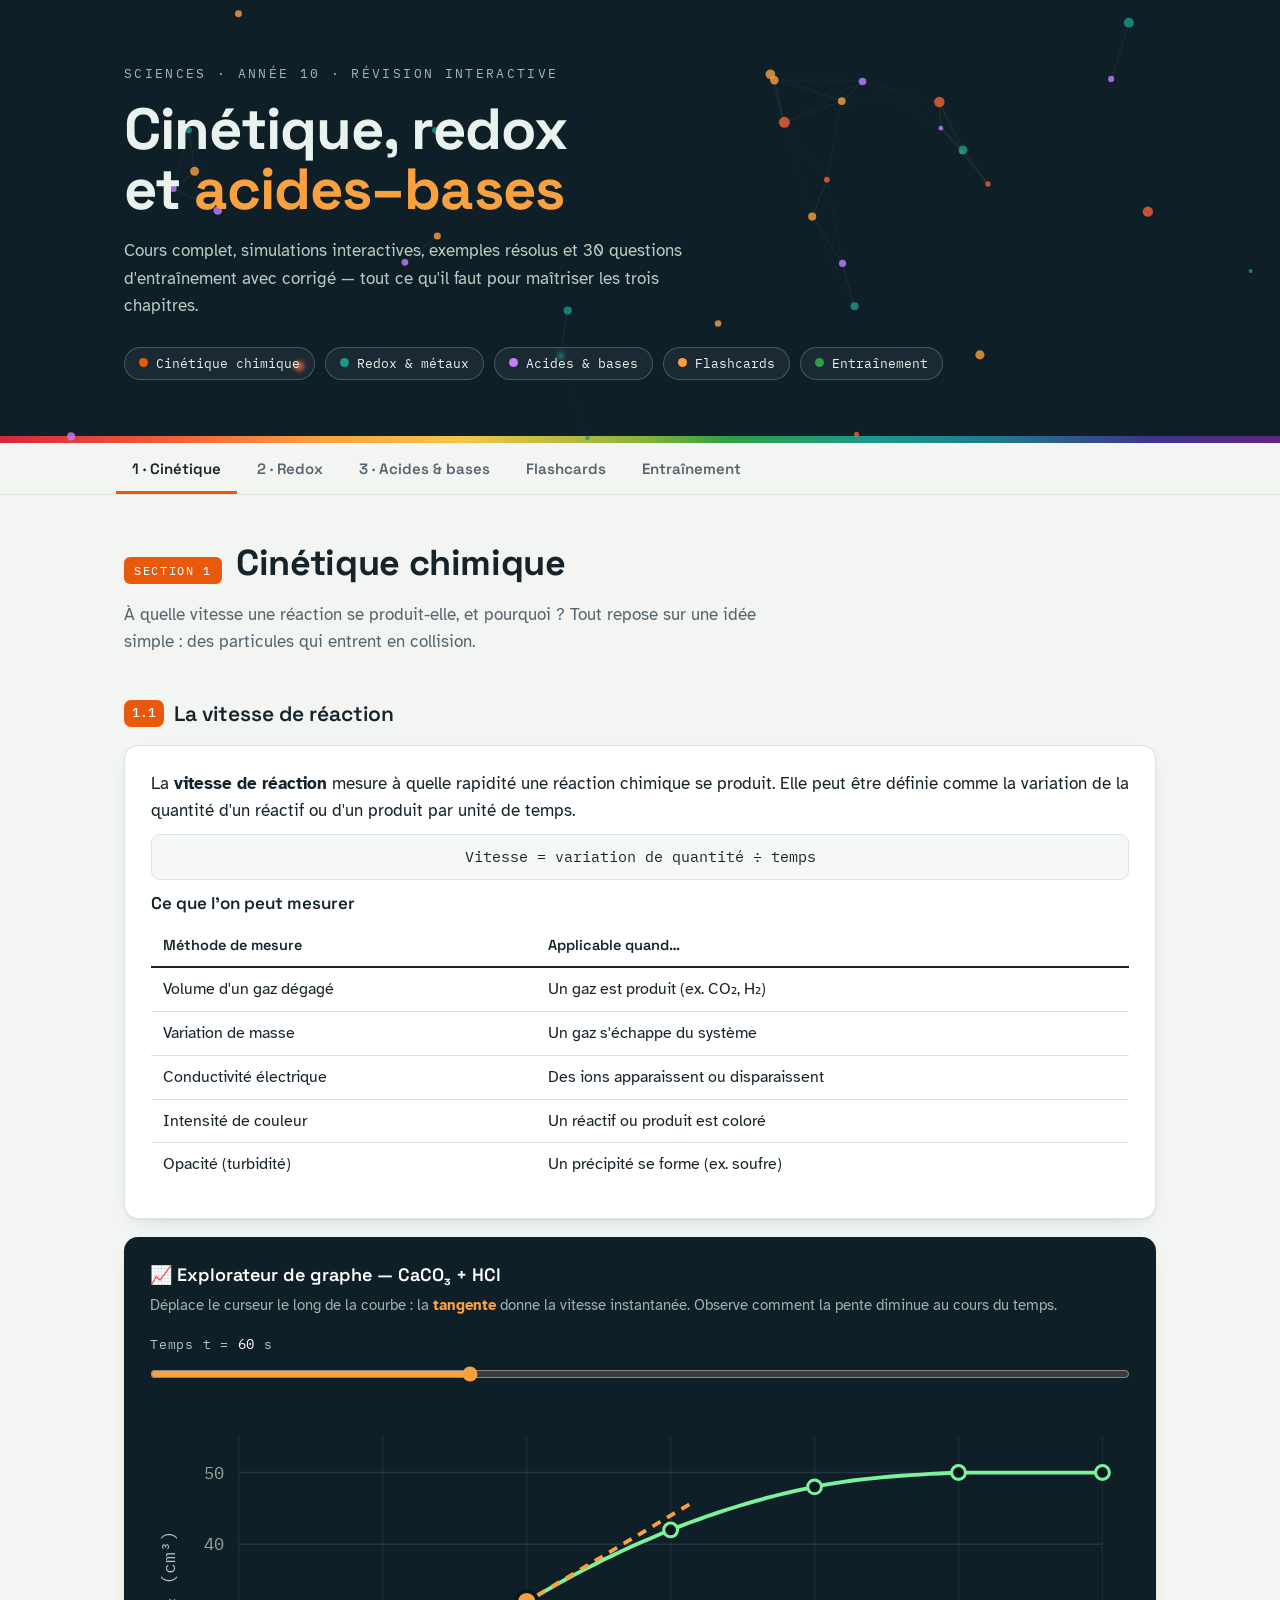
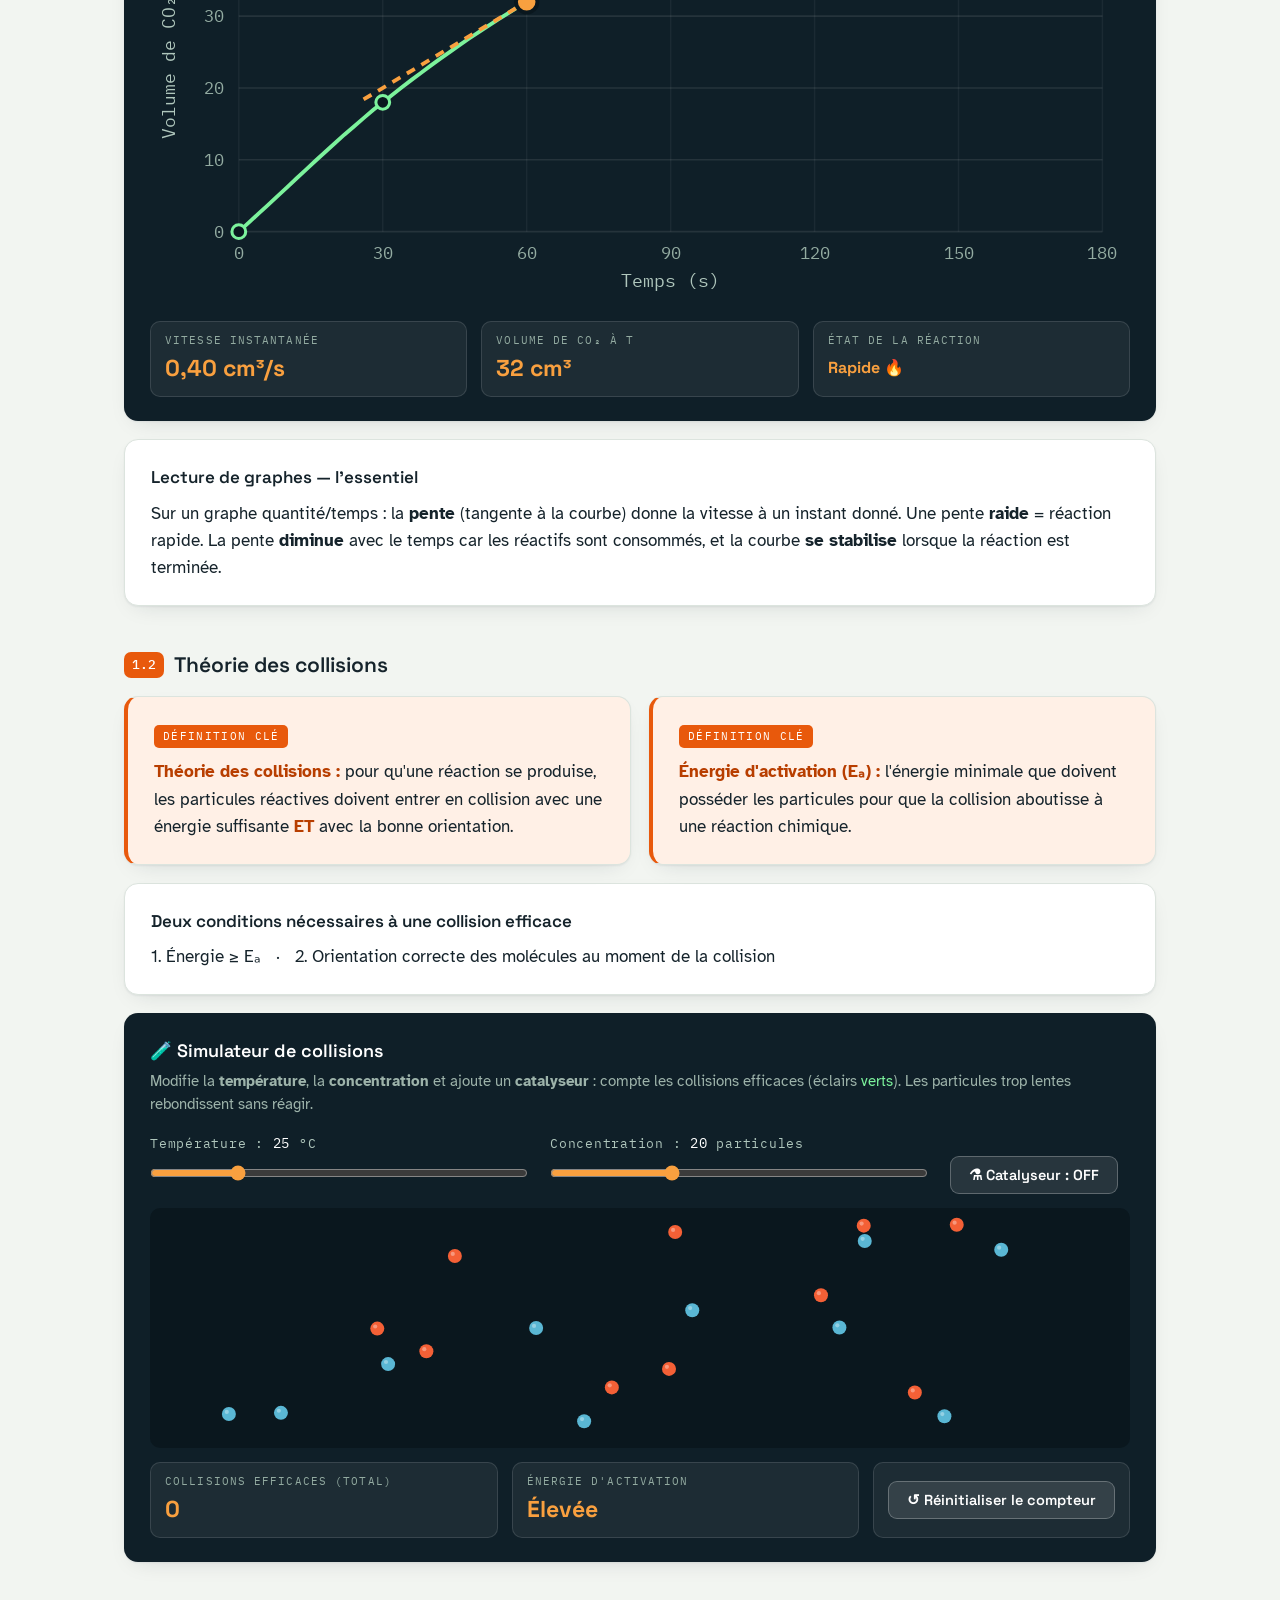
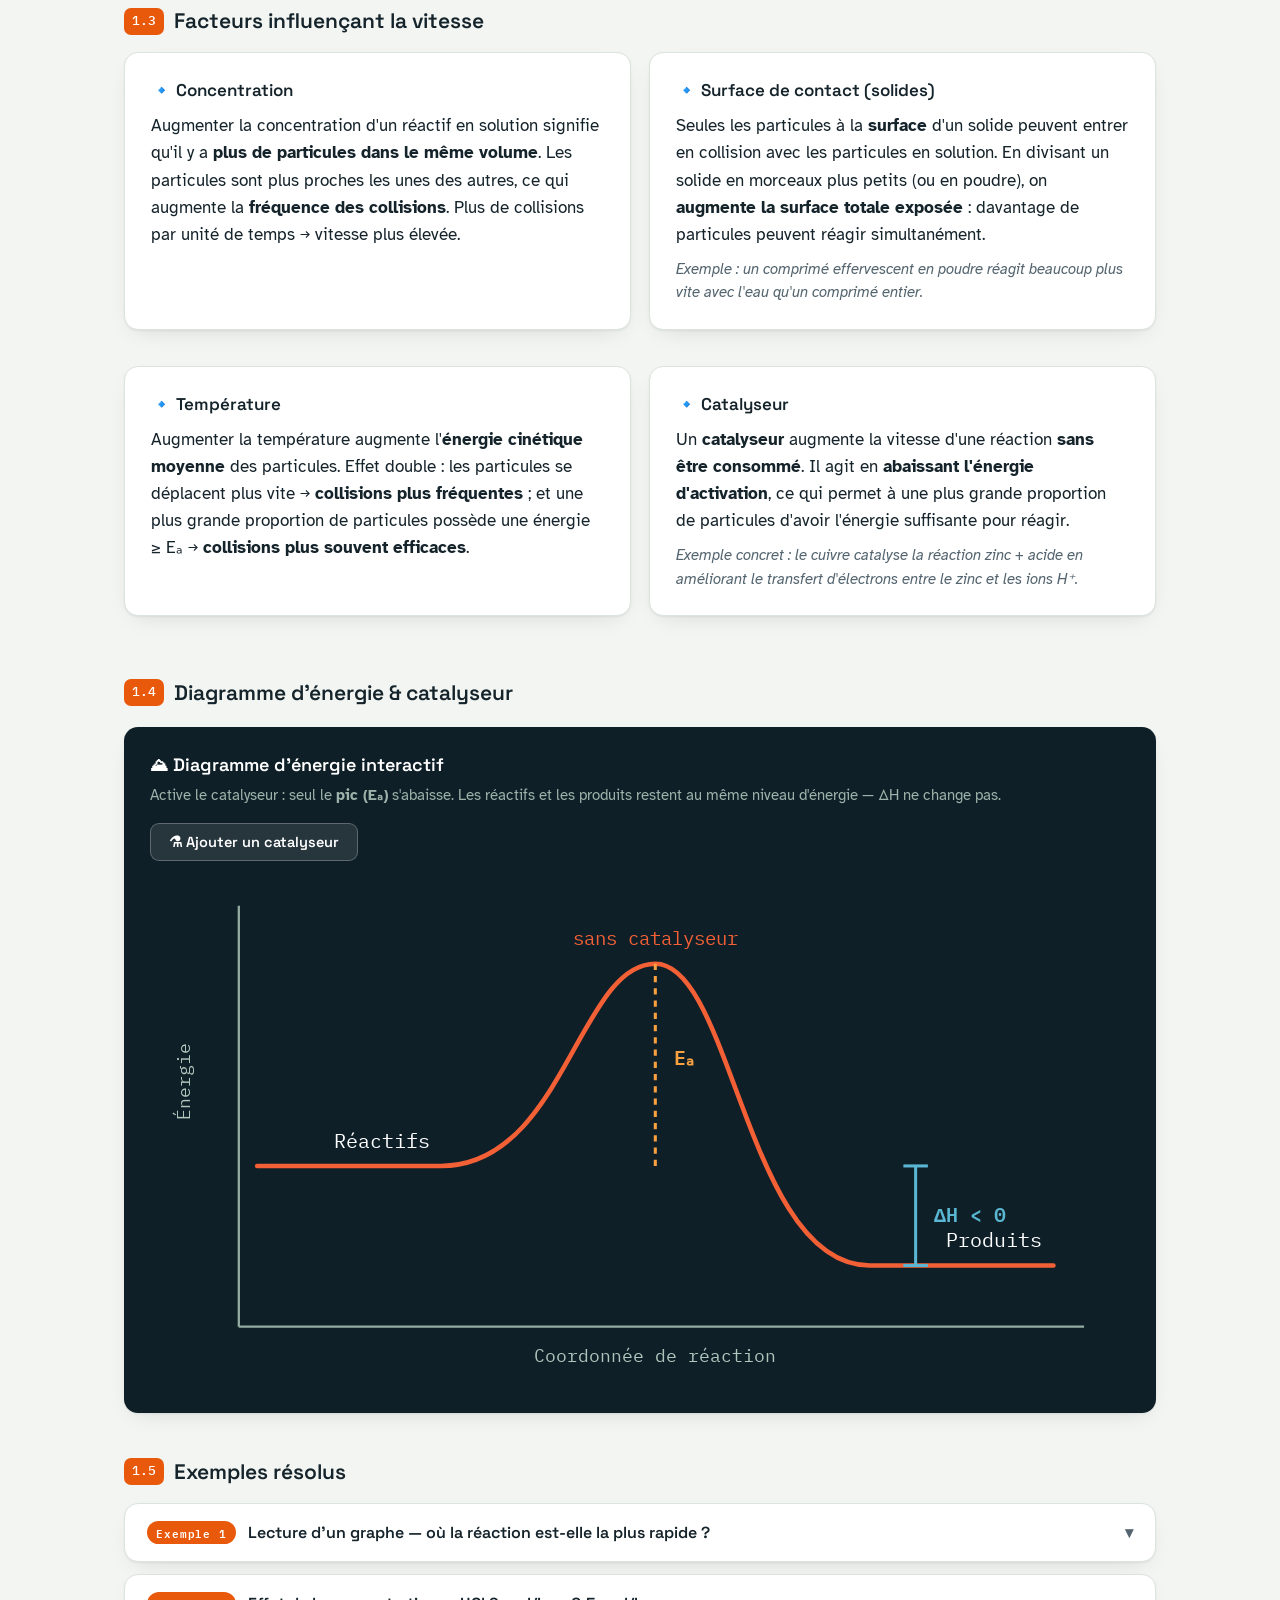
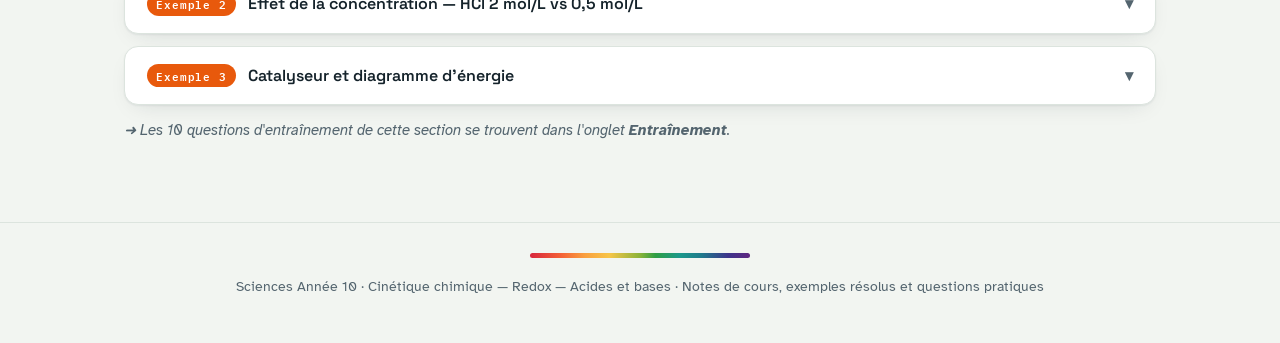
==== index.html @ 943f4bdf "Add files via upload" ====
<!DOCTYPE html>
<html lang="fr">
<head>
<meta charset="UTF-8">
<meta name="viewport" content="width=device-width, initial-scale=1.0">
<title>Sciences Année 10 — Cinétique · Redox · Acides et bases</title>
<link rel="preconnect" href="https://fonts.googleapis.com">
<link href="https://fonts.googleapis.com/css2?family=Space+Grotesk:wght@400;500;600;700&family=Atkinson+Hyperlegible:ital,wght@0,400;0,700;1,400&family=IBM+Plex+Mono:wght@400;500;600&display=swap" rel="stylesheet">
<style>
:root{
  --paper:#F2F5F1;
  --card:#FFFFFF;
  --ink:#15232B;
  --ink-soft:#54656F;
  --line:#DCE4DE;
  --deep:#0F1F28;
  --deep2:#16303B;
  --kin:#E8590C;  --kin-soft:#FFF0E6;  --kin-deep:#B83E00;
  --redox:#0B7285; --redox-soft:#E3FAFC; --redox-deep:#095C6B; --copper:#C2762B;
  --acid:#9C36B5; --acid-soft:#F9EBFD; --acid-deep:#7B2A8F;
  --green:#2F9E44; --green-soft:#E9FAEC;
  --indicator:linear-gradient(90deg,#D7263D 0%,#F46036 14%,#F9A03F 25%,#F7C548 36%,#8AB339 50%,#2F9E44 57%,#1B998B 68%,#1F7A8C 78%,#3D348B 90%,#5F2680 100%);
  --shadow:0 1px 2px rgba(21,35,43,.06),0 8px 24px -12px rgba(21,35,43,.18);
  --radius:14px;
  --font-display:'Space Grotesk',sans-serif;
  --font-body:'Atkinson Hyperlegible',sans-serif;
  --font-mono:'IBM Plex Mono',monospace;
}
*{margin:0;padding:0;box-sizing:border-box}
html{scroll-behavior:smooth}
body{font-family:var(--font-body);background:var(--paper);color:var(--ink);font-size:17px;line-height:1.6}
::selection{background:#FFE3CF}

/* ---------- HERO ---------- */
.hero{background:var(--deep);color:#EAF2EE;position:relative;overflow:hidden}
.hero canvas{position:absolute;inset:0;width:100%;height:100%;display:block}
.hero-inner{position:relative;max-width:1080px;margin:0 auto;padding:64px 24px 56px;z-index:2}
.hero-eyebrow{font-family:var(--font-mono);font-size:13px;letter-spacing:.18em;text-transform:uppercase;color:#9DBCAF;margin-bottom:14px}
.hero h1{font-family:var(--font-display);font-weight:700;font-size:clamp(34px,5.4vw,58px);line-height:1.04;letter-spacing:-.015em}
.hero h1 .accent{color:#F9A03F}
.hero-sub{margin-top:18px;max-width:560px;color:#B9CCC3;font-size:17px}
.hero-chips{display:flex;flex-wrap:wrap;gap:10px;margin-top:28px}
.hero-chip{font-family:var(--font-mono);font-size:13px;padding:7px 14px;border-radius:999px;border:1px solid rgba(255,255,255,.22);cursor:pointer;color:#EAF2EE;background:rgba(255,255,255,.05);transition:.2s;backdrop-filter:blur(2px)}
.hero-chip:hover{transform:translateY(-2px)}
.hero-chip .dot{display:inline-block;width:9px;height:9px;border-radius:50%;margin-right:8px;vertical-align:1px}
.ph-bar{height:7px;background:var(--indicator)}

/* ---------- NAV ---------- */
.nav{position:sticky;top:0;z-index:50;background:rgba(242,245,241,.92);backdrop-filter:blur(10px);border-bottom:1px solid var(--line)}
.nav-inner{max-width:1080px;margin:0 auto;padding:0 16px;display:flex;gap:4px;overflow-x:auto;scrollbar-width:none}
.nav-inner::-webkit-scrollbar{display:none}
.tab-btn{font-family:var(--font-display);font-weight:600;font-size:15px;padding:16px 16px 13px;border:none;background:none;color:var(--ink-soft);cursor:pointer;border-bottom:3px solid transparent;white-space:nowrap;transition:color .15s}
.tab-btn:hover{color:var(--ink)}
.tab-btn[aria-selected="true"]{color:var(--ink);border-bottom-color:var(--tab-color,var(--ink))}
.tab-btn:focus-visible{outline:2px solid var(--ink);outline-offset:-2px;border-radius:6px}

/* ---------- LAYOUT ---------- */
.wrap{max-width:1080px;margin:0 auto;padding:40px 24px 80px}
.panel{display:none;animation:fadeUp .35s ease}
.panel.active{display:block}
@keyframes fadeUp{from{opacity:0;transform:translateY(10px)}to{opacity:1;transform:none}}
@media (prefers-reduced-motion:reduce){*{animation:none!important;transition:none!important;scroll-behavior:auto!important}}

.section-head{display:flex;align-items:baseline;gap:14px;margin-bottom:8px;flex-wrap:wrap}
.section-head h2{font-family:var(--font-display);font-size:clamp(26px,3.4vw,36px);font-weight:700;letter-spacing:-.01em}
.section-tag{font-family:var(--font-mono);font-size:12px;letter-spacing:.14em;text-transform:uppercase;padding:4px 10px;border-radius:6px;color:#fff}
.section-intro{color:var(--ink-soft);max-width:640px;margin-bottom:32px}

h3.block-title{font-family:var(--font-display);font-size:21px;font-weight:600;margin:42px 0 14px;display:flex;align-items:center;gap:10px}
h3.block-title .num{font-family:var(--font-mono);font-size:13px;font-weight:500;color:#fff;border-radius:7px;padding:3px 8px}

.card{background:var(--card);border:1px solid var(--line);border-radius:var(--radius);padding:24px 26px;box-shadow:var(--shadow);margin-bottom:18px}
.card h4{font-family:var(--font-display);font-size:17px;font-weight:600;margin-bottom:8px}
.card p{margin-bottom:10px}
.card p:last-child{margin-bottom:0}
.grid-2{display:grid;grid-template-columns:1fr 1fr;gap:18px}
@media(max-width:760px){.grid-2{grid-template-columns:1fr}}

.deftag{display:inline-block;font-family:var(--font-mono);font-size:11px;letter-spacing:.12em;text-transform:uppercase;padding:3px 9px;border-radius:5px;margin-bottom:10px}
.definition{border-left:4px solid var(--accent,var(--ink));background:var(--accent-soft,#fff)}
.definition strong{color:var(--accent-deep,var(--ink))}

table{width:100%;border-collapse:collapse;font-size:15.5px;margin:8px 0}
th{font-family:var(--font-display);font-weight:600;text-align:left;padding:9px 12px;border-bottom:2px solid var(--ink);font-size:14.5px}
td{padding:9px 12px;border-bottom:1px solid var(--line);vertical-align:top}
tr:last-child td{border-bottom:none}
.eq{font-family:var(--font-mono);font-size:15px;background:#F6F8F5;border:1px solid var(--line);border-radius:9px;padding:10px 16px;margin:10px 0;overflow-x:auto;white-space:nowrap;text-align:center}
.eq.inlineblock{display:inline-block;margin:4px 6px 4px 0}
code.chem{font-family:var(--font-mono);font-size:.93em;background:#F0F3EF;padding:1px 6px;border-radius:5px}
.mnemonic{display:flex;gap:14px;align-items:center;background:var(--deep);color:#EAF2EE;border-radius:var(--radius);padding:18px 22px;margin:14px 0}
.mnemonic .big{font-family:var(--font-display);font-weight:700;font-size:26px;letter-spacing:.02em;color:#F9A03F}

/* ---------- INTERACTIVE WIDGETS ---------- */
.widget{background:var(--deep);color:#E6EFEA;border-radius:var(--radius);padding:24px 26px;margin:18px 0;box-shadow:var(--shadow)}
.widget h4{font-family:var(--font-display);font-size:18px;font-weight:600;color:#fff;margin-bottom:4px}
.widget .hint{font-size:14.5px;color:#9DB3AA;margin-bottom:16px}
.widget label{font-family:var(--font-mono);font-size:12.5px;letter-spacing:.06em;color:#AFC6BC;display:block;margin-bottom:5px}
.controls{display:flex;gap:22px;flex-wrap:wrap;margin-bottom:14px}
.control{flex:1;min-width:180px}
input[type=range]{width:100%;accent-color:#F9A03F;height:26px}
.widget .readout{font-family:var(--font-mono);font-size:14px;color:#fff}
.sim-canvas{width:100%;height:240px;border-radius:10px;background:#0A171E;display:block}
.stat-row{display:flex;gap:14px;flex-wrap:wrap;margin-top:14px}
.stat{flex:1;min-width:140px;background:rgba(255,255,255,.06);border:1px solid rgba(255,255,255,.12);border-radius:10px;padding:10px 14px}
.stat .lab{font-family:var(--font-mono);font-size:11px;letter-spacing:.1em;text-transform:uppercase;color:#93ABA1}
.stat .val{font-family:var(--font-display);font-size:23px;font-weight:700;color:#F9A03F}
.btn{font-family:var(--font-display);font-weight:600;font-size:14.5px;padding:9px 18px;border-radius:9px;border:1px solid var(--line);background:#fff;color:var(--ink);cursor:pointer;transition:.15s}
.btn:hover{transform:translateY(-1px);box-shadow:var(--shadow)}
.btn:focus-visible{outline:2px solid var(--ink);outline-offset:2px}
.btn.dark{background:rgba(255,255,255,.1);border-color:rgba(255,255,255,.25);color:#fff}
.btn.toggled{background:#F9A03F;border-color:#F9A03F;color:#15232B}
svg text{font-family:var(--font-mono)}

/* metal chips */
.metal-row{display:flex;flex-wrap:wrap;gap:8px;margin:12px 0 4px}
.metal{font-family:var(--font-mono);font-size:14.5px;font-weight:600;padding:8px 13px;border-radius:9px;border:1.5px solid rgba(255,255,255,.25);background:rgba(255,255,255,.05);color:#fff;cursor:pointer;transition:.15s}
.metal:hover{transform:translateY(-2px)}
.metal.sel{background:var(--copper);border-color:var(--copper);color:#fff}
.metal.sel.second{background:#1B998B;border-color:#1B998B}
.metal:disabled{opacity:.35;cursor:default}
.cell-result{margin-top:16px;background:rgba(255,255,255,.06);border:1px solid rgba(255,255,255,.14);border-radius:10px;padding:16px 18px;font-size:15.5px}
.cell-result .eq{background:rgba(255,255,255,.07);border-color:rgba(255,255,255,.15);color:#fff}
.volt{font-family:var(--font-display);font-size:30px;font-weight:700;color:#F9A03F}

/* calculator */
.calc-grid{display:grid;grid-template-columns:repeat(auto-fit,minmax(150px,1fr));gap:14px;margin-bottom:14px}
.calc-grid input{width:100%;font-family:var(--font-mono);font-size:16px;padding:9px 12px;border-radius:9px;border:1px solid rgba(255,255,255,.25);background:rgba(255,255,255,.07);color:#fff}
.calc-grid input:focus{outline:2px solid #F9A03F;border-color:transparent}

/* pH explorer */
.ph-strip{height:34px;border-radius:9px;background:var(--indicator);position:relative;margin:18px 0 6px}
.ph-cursor{position:absolute;top:-7px;width:4px;height:48px;background:#fff;border-radius:3px;box-shadow:0 0 0 1.5px rgba(0,0,0,.4);transform:translateX(-50%);transition:left .1s}
.ph-scale{display:flex;justify-content:space-between;font-family:var(--font-mono);font-size:11.5px;color:#93ABA1;padding:0 2px}
.ph-readout{display:flex;gap:14px;flex-wrap:wrap;margin-top:16px;align-items:stretch}
.ph-big{font-family:var(--font-display);font-size:46px;font-weight:700;line-height:1}
.dilute-btns{display:flex;gap:10px;margin-top:12px;flex-wrap:wrap}

/* worked examples + questions */
details.ex{background:var(--card);border:1px solid var(--line);border-radius:var(--radius);margin-bottom:12px;box-shadow:var(--shadow);overflow:hidden}
details.ex summary{cursor:pointer;padding:16px 22px;font-family:var(--font-display);font-weight:600;font-size:16px;list-style:none;display:flex;align-items:center;gap:12px;transition:background .15s}
details.ex summary::-webkit-details-marker{display:none}
details.ex summary:hover{background:#FAFBF9}
details.ex summary .chev{margin-left:auto;transition:transform .2s;color:var(--ink-soft);flex-shrink:0}
details.ex[open] summary .chev{transform:rotate(180deg)}
details.ex .ex-body{padding:4px 22px 20px;border-top:1px dashed var(--line)}
.pill{font-family:var(--font-mono);font-size:11px;letter-spacing:.08em;padding:3px 9px;border-radius:999px;color:#fff;flex-shrink:0}

.level-filter{display:flex;gap:8px;flex-wrap:wrap;margin:18px 0}
.lv-btn{font-family:var(--font-mono);font-size:13px;padding:7px 14px;border-radius:999px;border:1.5px solid var(--line);background:#fff;cursor:pointer;color:var(--ink-soft);transition:.15s}
.lv-btn.on{background:var(--ink);border-color:var(--ink);color:#fff}
.q-card{background:var(--card);border:1px solid var(--line);border-radius:var(--radius);padding:20px 22px;margin-bottom:14px;box-shadow:var(--shadow)}
.q-top{display:flex;align-items:flex-start;gap:12px;margin-bottom:10px}
.q-num{font-family:var(--font-mono);font-weight:600;font-size:14px;color:#fff;border-radius:8px;padding:4px 9px;flex-shrink:0}
.q-text{flex:1}
.q-text table{font-size:14.5px;max-width:420px}
.q-actions{display:flex;gap:10px;align-items:center;margin-top:12px;flex-wrap:wrap}
.answer{display:none;margin-top:14px;padding:16px 18px;border-radius:10px;background:var(--green-soft);border:1px solid #C3E9CB;font-size:15.5px}
.answer.show{display:block;animation:fadeUp .25s ease}
.answer .alab{font-family:var(--font-mono);font-size:11px;letter-spacing:.12em;text-transform:uppercase;color:var(--green);display:block;margin-bottom:6px}
.mastered{display:flex;align-items:center;gap:7px;font-size:14px;color:var(--ink-soft);cursor:pointer;margin-left:auto;user-select:none}
.mastered input{accent-color:var(--green);width:17px;height:17px;cursor:pointer}
.progress-wrap{position:sticky;top:54px;z-index:40;background:var(--card);border:1px solid var(--line);border-radius:var(--radius);padding:14px 20px;box-shadow:var(--shadow);margin-bottom:22px}
.progress-track{height:10px;border-radius:6px;background:#EAEFEA;overflow:hidden;margin-top:8px}
.progress-fill{height:100%;width:0%;border-radius:6px;background:linear-gradient(90deg,#F9A03F,#2F9E44);transition:width .4s ease}
.progress-label{font-family:var(--font-mono);font-size:13px;color:var(--ink-soft)}

/* flashcards */
.fc-stage{perspective:1400px;max-width:560px;margin:24px auto 16px}
.fc-card{position:relative;width:100%;height:320px;cursor:pointer;transform-style:preserve-3d;transition:transform .55s cubic-bezier(.2,.7,.25,1)}
.fc-card.flipped{transform:rotateY(180deg)}
.fc-face{position:absolute;inset:0;backface-visibility:hidden;border-radius:18px;display:flex;flex-direction:column;align-items:center;justify-content:center;text-align:center;padding:34px;box-shadow:var(--shadow)}
.fc-front{background:var(--deep);color:#fff}
.fc-front .fc-term{font-family:var(--font-display);font-weight:700;font-size:clamp(24px,4vw,34px)}
.fc-back{background:#fff;border:1px solid var(--line);transform:rotateY(180deg);font-size:17.5px}
.fc-cat{font-family:var(--font-mono);font-size:11.5px;letter-spacing:.14em;text-transform:uppercase;margin-bottom:14px;padding:4px 11px;border-radius:999px;color:#fff}
.fc-tap{position:absolute;bottom:16px;font-family:var(--font-mono);font-size:11.5px;color:#8FA89D;letter-spacing:.08em}
.fc-controls{display:flex;gap:10px;justify-content:center;align-items:center;margin-top:8px}
.fc-count{font-family:var(--font-mono);font-size:14px;color:var(--ink-soft);min-width:70px;text-align:center}

.footer{border-top:1px solid var(--line);padding:30px 24px 44px;text-align:center;color:var(--ink-soft);font-size:14px}
.footer .ph-mini{height:5px;max-width:220px;margin:0 auto 18px;border-radius:3px;background:var(--indicator)}

.note{font-size:14.5px;color:var(--ink-soft);font-style:italic}
.arrow{font-family:var(--font-mono)}
</style>
</head>
<body>

<!-- ================= HERO ================= -->
<header class="hero">
  <canvas id="heroCanvas" aria-hidden="true"></canvas>
  <div class="hero-inner">
    <p class="hero-eyebrow">Sciences · Année 10 · Révision interactive</p>
    <h1>Cinétique, redox<br>et <span class="accent">acides–bases</span></h1>
    <p class="hero-sub">Cours complet, simulations interactives, exemples résolus et 30 questions d'entraînement avec corrigé — tout ce qu'il faut pour maîtriser les trois chapitres.</p>
    <div class="hero-chips">
      <button class="hero-chip" data-goto="kin"><span class="dot" style="background:var(--kin)"></span>Cinétique chimique</button>
      <button class="hero-chip" data-goto="redox"><span class="dot" style="background:#1B998B"></span>Redox &amp; métaux</button>
      <button class="hero-chip" data-goto="acid"><span class="dot" style="background:#C77DFF"></span>Acides &amp; bases</button>
      <button class="hero-chip" data-goto="flash"><span class="dot" style="background:#F9A03F"></span>Flashcards</button>
      <button class="hero-chip" data-goto="train"><span class="dot" style="background:#2F9E44"></span>Entraînement</button>
    </div>
  </div>
  <div class="ph-bar" title="Échelle de l'indicateur universel — pH 0 à 14"></div>
</header>

<!-- ================= NAV ================= -->
<nav class="nav" aria-label="Sections du cours">
  <div class="nav-inner" role="tablist">
    <button class="tab-btn" role="tab" id="tabbtn-kin" aria-selected="true" data-tab="kin" style="--tab-color:var(--kin)">1 · Cinétique</button>
    <button class="tab-btn" role="tab" id="tabbtn-redox" aria-selected="false" data-tab="redox" style="--tab-color:var(--redox)">2 · Redox</button>
    <button class="tab-btn" role="tab" id="tabbtn-acid" aria-selected="false" data-tab="acid" style="--tab-color:var(--acid)">3 · Acides &amp; bases</button>
    <button class="tab-btn" role="tab" id="tabbtn-flash" aria-selected="false" data-tab="flash" style="--tab-color:#F9A03F">Flashcards</button>
    <button class="tab-btn" role="tab" id="tabbtn-train" aria-selected="false" data-tab="train" style="--tab-color:var(--green)">Entraînement</button>
  </div>
</nav>

<main class="wrap">

<!-- ============================================================= -->
<!-- ===================== SECTION 1 : CINÉTIQUE ================= -->
<!-- ============================================================= -->
<section class="panel active" id="panel-kin" role="tabpanel" aria-labelledby="tabbtn-kin" style="--accent:var(--kin);--accent-soft:var(--kin-soft);--accent-deep:var(--kin-deep)">
  <div class="section-head">
    <span class="section-tag" style="background:var(--kin)">Section 1</span>
    <h2>Cinétique chimique</h2>
  </div>
  <p class="section-intro">À quelle vitesse une réaction se produit-elle, et pourquoi ? Tout repose sur une idée simple : des particules qui entrent en collision.</p>

  <h3 class="block-title"><span class="num" style="background:var(--kin)">1.1</span>La vitesse de réaction</h3>
  <div class="card">
    <p>La <strong>vitesse de réaction</strong> mesure à quelle rapidité une réaction chimique se produit. Elle peut être définie comme la variation de la quantité d'un réactif ou d'un produit par unité de temps.</p>
    <div class="eq">Vitesse&nbsp;=&nbsp;variation de quantité&nbsp;÷&nbsp;temps</div>
    <h4>Ce que l'on peut mesurer</h4>
    <table>
      <tr><th>Méthode de mesure</th><th>Applicable quand…</th></tr>
      <tr><td>Volume d'un gaz dégagé</td><td>Un gaz est produit (ex. CO₂, H₂)</td></tr>
      <tr><td>Variation de masse</td><td>Un gaz s'échappe du système</td></tr>
      <tr><td>Conductivité électrique</td><td>Des ions apparaissent ou disparaissent</td></tr>
      <tr><td>Intensité de couleur</td><td>Un réactif ou produit est coloré</td></tr>
      <tr><td>Opacité (turbidité)</td><td>Un précipité se forme (ex. soufre)</td></tr>
    </table>
  </div>

  <!-- Interactive rate graph -->
  <div class="widget">
    <h4>📈 Explorateur de graphe — CaCO₃ + HCl</h4>
    <p class="hint">Déplace le curseur le long de la courbe : la <strong style="color:#F9A03F">tangente</strong> donne la vitesse instantanée. Observe comment la pente diminue au cours du temps.</p>
    <div class="controls">
      <div class="control" style="flex:2">
        <label for="rateTime">Temps t = <span id="rateTimeVal" class="readout">60</span> s</label>
        <input type="range" id="rateTime" min="5" max="175" value="60" step="1">
      </div>
    </div>
    <svg id="rateGraph" viewBox="0 0 640 320" width="100%" role="img" aria-label="Graphe du volume de CO2 en fonction du temps avec tangente interactive"></svg>
    <div class="stat-row">
      <div class="stat"><div class="lab">Vitesse instantanée</div><div class="val"><span id="rateSlope">0,42</span> cm³/s</div></div>
      <div class="stat"><div class="lab">Volume de CO₂ à t</div><div class="val"><span id="rateVol">30</span> cm³</div></div>
      <div class="stat"><div class="lab">État de la réaction</div><div class="val" style="font-size:16px;padding-top:5px" id="rateState">En cours</div></div>
    </div>
  </div>

  <div class="card">
    <h4>Lecture de graphes — l'essentiel</h4>
    <p>Sur un graphe quantité/temps : la <strong>pente</strong> (tangente à la courbe) donne la vitesse à un instant donné. Une pente <strong>raide</strong> = réaction rapide. La pente <strong>diminue</strong> avec le temps car les réactifs sont consommés, et la courbe <strong>se stabilise</strong> lorsque la réaction est terminée.</p>
  </div>

  <h3 class="block-title"><span class="num" style="background:var(--kin)">1.2</span>Théorie des collisions</h3>
  <div class="grid-2">
    <div class="card definition">
      <span class="deftag" style="background:var(--kin);color:#fff">Définition clé</span>
      <p><strong>Théorie des collisions :</strong> pour qu'une réaction se produise, les particules réactives doivent entrer en collision avec une énergie suffisante <strong>ET</strong> avec la bonne orientation.</p>
    </div>
    <div class="card definition">
      <span class="deftag" style="background:var(--kin);color:#fff">Définition clé</span>
      <p><strong>Énergie d'activation (Eₐ) :</strong> l'énergie minimale que doivent posséder les particules pour que la collision aboutisse à une réaction chimique.</p>
    </div>
  </div>
  <div class="card">
    <h4>Deux conditions nécessaires à une collision efficace</h4>
    <p>1. Énergie ≥ Eₐ &nbsp;&nbsp;·&nbsp;&nbsp; 2. Orientation correcte des molécules au moment de la collision</p>
  </div>

  <!-- Collision simulator (signature widget) -->
  <div class="widget">
    <h4>🧪 Simulateur de collisions</h4>
    <p class="hint">Modifie la <strong>température</strong>, la <strong>concentration</strong> et ajoute un <strong>catalyseur</strong> : compte les collisions efficaces (éclairs <span style="color:#7CF29C">verts</span>). Les particules trop lentes rebondissent sans réagir.</p>
    <div class="controls">
      <div class="control">
        <label for="simTemp">Température : <span id="simTempVal" class="readout">25</span> °C</label>
        <input type="range" id="simTemp" min="5" max="95" value="25">
      </div>
      <div class="control">
        <label for="simConc">Concentration : <span id="simConcVal" class="readout">20</span> particules</label>
        <input type="range" id="simConc" min="8" max="46" value="20" step="2">
      </div>
      <div class="control" style="flex:0 0 auto;display:flex;align-items:flex-end">
        <button class="btn dark" id="simCat" aria-pressed="false">⚗ Catalyseur : OFF</button>
      </div>
    </div>
    <canvas id="simCanvas" class="sim-canvas" aria-label="Simulation de particules en collision"></canvas>
    <div class="stat-row">
      <div class="stat"><div class="lab">Collisions efficaces (total)</div><div class="val" id="simHits">0</div></div>
      <div class="stat"><div class="lab">Énergie d'activation</div><div class="val" id="simEa">Élevée</div></div>
      <div class="stat" style="flex:0 0 auto;display:flex;align-items:center"><button class="btn dark" id="simReset">↺ Réinitialiser le compteur</button></div>
    </div>
  </div>

  <h3 class="block-title"><span class="num" style="background:var(--kin)">1.3</span>Facteurs influençant la vitesse</h3>
  <div class="grid-2">
    <div class="card">
      <h4>🔹 Concentration</h4>
      <p>Augmenter la concentration d'un réactif en solution signifie qu'il y a <strong>plus de particules dans le même volume</strong>. Les particules sont plus proches les unes des autres, ce qui augmente la <strong>fréquence des collisions</strong>. Plus de collisions par unité de temps <span class="arrow">→</span> vitesse plus élevée.</p>
    </div>
    <div class="card">
      <h4>🔹 Surface de contact (solides)</h4>
      <p>Seules les particules à la <strong>surface</strong> d'un solide peuvent entrer en collision avec les particules en solution. En divisant un solide en morceaux plus petits (ou en poudre), on <strong>augmente la surface totale exposée</strong> : davantage de particules peuvent réagir simultanément.</p>
      <p class="note">Exemple : un comprimé effervescent en poudre réagit beaucoup plus vite avec l'eau qu'un comprimé entier.</p>
    </div>
    <div class="card">
      <h4>🔹 Température</h4>
      <p>Augmenter la température augmente l'<strong>énergie cinétique moyenne</strong> des particules. Effet double : les particules se déplacent plus vite <span class="arrow">→</span> <strong>collisions plus fréquentes</strong> ; et une plus grande proportion de particules possède une énergie ≥ Eₐ <span class="arrow">→</span> <strong>collisions plus souvent efficaces</strong>.</p>
    </div>
    <div class="card">
      <h4>🔹 Catalyseur</h4>
      <p>Un <strong>catalyseur</strong> augmente la vitesse d'une réaction <strong>sans être consommé</strong>. Il agit en <strong>abaissant l'énergie d'activation</strong>, ce qui permet à une plus grande proportion de particules d'avoir l'énergie suffisante pour réagir.</p>
      <p class="note">Exemple concret : le cuivre catalyse la réaction zinc + acide en améliorant le transfert d'électrons entre le zinc et les ions H⁺.</p>
    </div>
  </div>

  <h3 class="block-title"><span class="num" style="background:var(--kin)">1.4</span>Diagramme d'énergie &amp; catalyseur</h3>
  <div class="widget">
    <h4>⛰ Diagramme d'énergie interactif</h4>
    <p class="hint">Active le catalyseur : seul le <strong>pic (Eₐ)</strong> s'abaisse. Les réactifs et les produits restent au même niveau d'énergie — ΔH ne change pas.</p>
    <div class="controls">
      <button class="btn dark" id="energyCat" aria-pressed="false">⚗ Ajouter un catalyseur</button>
    </div>
    <svg id="energyDiagram" viewBox="0 0 640 330" width="100%" role="img" aria-label="Diagramme d'énergie d'une réaction exothermique avec et sans catalyseur"></svg>
  </div>

  <h3 class="block-title"><span class="num" style="background:var(--kin)">1.5</span>Exemples résolus</h3>
  <details class="ex">
    <summary><span class="pill" style="background:var(--kin)">Exemple 1</span>Lecture d'un graphe — où la réaction est-elle la plus rapide ?<span class="chev">▾</span></summary>
    <div class="ex-body">
      <p>Du carbonate de calcium (CaCO₃) réagit avec de l'acide chlorhydrique (HCl). Le volume de CO₂ est mesuré toutes les 30 secondes :</p>
      <table style="max-width:340px">
        <tr><th>Temps (s)</th><th>Volume CO₂ (cm³)</th></tr>
        <tr><td>0</td><td>0</td></tr><tr><td>30</td><td>18</td></tr><tr><td>60</td><td>32</td></tr>
        <tr><td>90</td><td>42</td></tr><tr><td>120</td><td>48</td></tr><tr><td>150</td><td>50</td></tr><tr><td>180</td><td>50</td></tr>
      </table>
      <p><strong>Question :</strong> à quel moment la réaction est-elle la plus rapide ? Justifiez.</p>
      <div class="answer show"><span class="alab">Réponse</span>La réaction est la plus rapide au début (entre 0 et 30 s) car c'est là que la variation de volume est la plus grande : 18 cm³ en 30 s, soit une vitesse moyenne de 18/30 = <strong>0,6 cm³/s</strong>. La vitesse diminue ensuite car la concentration en HCl diminue.</div>
    </div>
  </details>
  <details class="ex">
    <summary><span class="pill" style="background:var(--kin)">Exemple 2</span>Effet de la concentration — HCl 2 mol/L vs 0,5 mol/L<span class="chev">▾</span></summary>
    <div class="ex-body">
      <p><strong>Question :</strong> expliquez, en faisant référence à la théorie des collisions, pourquoi une solution d'HCl à 2 mol/L réagit plus vite avec du zinc qu'une solution à 0,5 mol/L.</p>
      <div class="answer show"><span class="alab">Réponse</span>Dans la solution à 2 mol/L, il y a plus d'ions H⁺ par litre de solution. La densité de particules est plus élevée, ce qui augmente la fréquence des collisions entre les ions H⁺ et les atomes de zinc. Plus de collisions par unité de temps signifie une vitesse de réaction plus élevée.</div>
    </div>
  </details>
  <details class="ex">
    <summary><span class="pill" style="background:var(--kin)">Exemple 3</span>Catalyseur et diagramme d'énergie<span class="chev">▾</span></summary>
    <div class="ex-body">
      <p><strong>Question :</strong> sur un diagramme d'énergie, tracez l'effet d'un catalyseur et expliquez comment il augmente la vitesse de réaction.</p>
      <div class="answer show"><span class="alab">Réponse</span>Le catalyseur abaisse l'énergie d'activation (Eₐ). Sur le diagramme, le pic est moins élevé avec le catalyseur. Ainsi, une plus grande fraction des particules possède une énergie suffisante pour réagir lors d'une collision, ce qui augmente la proportion de collisions efficaces et donc la vitesse globale de la réaction.</div>
    </div>
  </details>
  <p class="note" style="margin-top:14px">➜ Les 10 questions d'entraînement de cette section se trouvent dans l'onglet <strong>Entraînement</strong>.</p>
</section>
<!-- ============================================================= -->
<!-- ===================== SECTION 2 : REDOX ===================== -->
<!-- ============================================================= -->
<section class="panel" id="panel-redox" role="tabpanel" aria-labelledby="tabbtn-redox" style="--accent:var(--redox);--accent-soft:var(--redox-soft);--accent-deep:var(--redox-deep)">
  <div class="section-head">
    <span class="section-tag" style="background:var(--redox)">Section 2</span>
    <h2>Redox &amp; réactivité des métaux</h2>
  </div>
  <p class="section-intro">Des électrons qui changent de main : de la série d'activité jusqu'aux piles voltaïques, tout est une question de transfert d'électrons.</p>

  <h3 class="block-title"><span class="num" style="background:var(--redox)">2.1</span>Oxydation et réduction</h3>
  <div class="grid-2">
    <div class="card definition">
      <span class="deftag" style="background:var(--redox);color:#fff">Définition clé</span>
      <p><strong>Oxydation :</strong> perte d'électrons (l'espèce est oxydée).</p>
    </div>
    <div class="card definition">
      <span class="deftag" style="background:var(--redox);color:#fff">Définition clé</span>
      <p><strong>Réduction :</strong> gain d'électrons (l'espèce est réduite).</p>
    </div>
  </div>
  <div class="mnemonic">
    <span class="big">OIL&nbsp;RIG</span>
    <span><strong>O</strong>xidation <strong>I</strong>s <strong>L</strong>oss (of electrons) · <strong>R</strong>eduction <strong>I</strong>s <strong>G</strong>ain (of electrons).<br><span style="color:#9DB3AA;font-size:15px">Dans toute réaction redox, oxydation et réduction se produisent <strong>simultanément</strong> : les électrons perdus par un réactif sont gagnés par l'autre.</span></span>
  </div>

  <h3 class="block-title"><span class="num" style="background:var(--redox)">2.2</span>Série d'activité des métaux</h3>
  <div class="card">
    <div class="eq">Plus réactif → &nbsp;K &gt; Na &gt; Ca &gt; Mg &gt; Al &gt; Zn &gt; Fe &gt; Pb &gt; (H) &gt; Cu &gt; Ag &gt; Au&nbsp; ← Moins réactif</div>
    <h4>Liens avec le tableau périodique</h4>
    <p>Les métaux du <strong>Groupe 1</strong> (Li, Na, K) sont très réactifs car ils perdent facilement leur unique électron de valence. Les métaux du <strong>Groupe 2</strong> (Mg, Ca) sont moins réactifs que le Groupe 1 mais plus réactifs que la plupart des métaux de transition. En descendant dans un groupe, la réactivité <strong>augmente</strong> : l'électron de valence est plus éloigné du noyau, donc plus facile à perdre.</p>
    <h4>Réactions caractéristiques</h4>
    <table>
      <tr><th>Métal</th><th>Avec l'eau</th><th>Avec les acides</th></tr>
      <tr><td><code class="chem">K, Na</code></td><td>Réaction violente, H₂ dégagé</td><td>Réaction explosive</td></tr>
      <tr><td><code class="chem">Ca, Mg</code></td><td>Réaction lente/modérée avec l'eau froide</td><td>Réaction rapide</td></tr>
      <tr><td><code class="chem">Zn, Fe</code></td><td>Pas de réaction avec l'eau froide</td><td>Réaction modérée</td></tr>
      <tr><td><code class="chem">Cu, Ag</code></td><td>Aucune réaction</td><td>Aucune réaction (HCl/H₂SO₄ dilués)</td></tr>
    </table>
  </div>

  <!-- Voltaic cell builder -->
  <div class="widget">
    <h4>🔋 Constructeur de pile &amp; prédicteur de déplacement</h4>
    <p class="hint">Choisis <strong>deux métaux</strong> dans la série d'activité : découvre qui déplace qui, l'anode, la cathode, les demi-équations et la tension approximative de la pile.</p>
    <div class="metal-row" id="metalRow" role="group" aria-label="Choix de deux métaux"></div>
    <div class="cell-result" id="cellResult"><em style="color:#9DB3AA">Sélectionne deux métaux pour construire une pile…</em></div>
  </div>

  <h3 class="block-title"><span class="num" style="background:var(--redox)">2.3</span>Réactions de déplacement &amp; demi-équations</h3>
  <div class="card">
    <p>Un métal plus réactif peut <strong>déplacer</strong> un métal moins réactif de sa solution saline. <strong>Règle :</strong> si le métal A est plus réactif que le métal B, alors A peut déplacer B de la solution de sel de B.</p>
    <h4>Exemple : zinc + sulfate de cuivre(II)</h4>
    <div class="eq">Zn(s) + CuSO₄(aq) → ZnSO₄(aq) + Cu(s)</div>
    <p>Oxydation (Zn perd des électrons) : </p>
    <div class="eq">Zn(s) → Zn²⁺(aq) + 2e⁻</div>
    <p>Réduction (Cu²⁺ gagne des électrons) :</p>
    <div class="eq">Cu²⁺(aq) + 2e⁻ → Cu(s)</div>
    <h4>Méthode pour écrire une demi-équation</h4>
    <p>1. Écrivez la formule du métal ou de l'ion des deux côtés. &nbsp;2. Équilibrez les charges en ajoutant des électrons (e⁻) du bon côté. &nbsp;3. Vérifiez que la masse <strong>ET</strong> la charge sont équilibrées.</p>
  </div>

  <h3 class="block-title"><span class="num" style="background:var(--redox)">2.4</span>Extraction des métaux</h3>
  <div class="card">
    <table>
      <tr><th>Réactivité</th><th>Méthode d'extraction</th></tr>
      <tr><td>Très réactif (K, Na, Mg, Al)</td><td>Électrolyse (nécessite beaucoup d'énergie)</td></tr>
      <tr><td>Réactivité moyenne (Zn, Fe)</td><td>Réduction par le carbone (coke) dans un haut-fourneau</td></tr>
      <tr><td>Peu réactif (Cu, Pb)</td><td>Réduction par le carbone ou chauffage simple</td></tr>
      <tr><td>Très peu réactif (Ag, Au, Pt)</td><td>Trouvés à l'état natif (métal pur dans la nature)</td></tr>
    </table>
  </div>

  <h3 class="block-title"><span class="num" style="background:var(--redox)">2.5</span>Chaleur de réaction &amp; calorimétrie</h3>
  <div class="card">
    <p>Certaines réactions de déplacement sont <strong>exothermiques</strong>. La chaleur dégagée se calcule avec :</p>
    <div class="eq">q = m × C × ΔT</div>
    <p><strong>q</strong> = quantité de chaleur (J) · <strong>m</strong> = masse de la solution (g) · <strong>C</strong> = capacité calorifique spécifique de l'eau = <strong>4,18 J·g⁻¹·°C⁻¹</strong> · <strong>ΔT</strong> = T<sub>finale</sub> − T<sub>initiale</sub> (°C)</p>
    <p class="note">Interprétation : plus la différence de réactivité entre deux métaux est grande, plus la réaction est exothermique, donc plus ΔT est élevé.</p>
  </div>

  <!-- Calorimetry calculator -->
  <div class="widget">
    <h4>🌡 Calculatrice q = mCΔT</h4>
    <p class="hint">Saisis la masse et les températures — calcule q, et l'enthalpie molaire si tu connais le nombre de moles. Utilise-la pour vérifier tes réponses d'entraînement !</p>
    <div class="calc-grid">
      <div><label for="calcM">Masse m (g)</label><input type="number" id="calcM" value="100" step="any"></div>
      <div><label for="calcTi">T initiale (°C)</label><input type="number" id="calcTi" value="20.0" step="any"></div>
      <div><label for="calcTf">T finale (°C)</label><input type="number" id="calcTf" value="26.7" step="any"></div>
      <div><label for="calcN">Moles n (optionnel)</label><input type="number" id="calcN" placeholder="ex. 0.05" step="any"></div>
    </div>
    <div class="stat-row">
      <div class="stat"><div class="lab">ΔT</div><div class="val" id="calcDT">6,7 °C</div></div>
      <div class="stat"><div class="lab">q dégagée</div><div class="val" id="calcQ">2,80 kJ</div></div>
      <div class="stat"><div class="lab">ΔH molaire</div><div class="val" id="calcH">—</div></div>
    </div>
  </div>

  <h3 class="block-title"><span class="num" style="background:var(--redox)">2.6</span>Piles voltaïques</h3>
  <div class="card">
    <p>Une <strong>pile voltaïque</strong> (ou pile galvanique) convertit l'énergie chimique d'une réaction redox spontanée en énergie électrique.</p>
    <table>
      <tr><th>Composant</th><th>Rôle</th></tr>
      <tr><td><strong>Anode (−)</strong></td><td>Le métal le plus réactif — il s'<strong>oxyde</strong> (perd des électrons)</td></tr>
      <tr><td><strong>Cathode (+)</strong></td><td>Le métal moins réactif — il se <strong>réduit</strong> (gagne des électrons)</td></tr>
      <tr><td><strong>Pont salin</strong></td><td>Permet le passage des ions pour équilibrer les charges</td></tr>
      <tr><td><strong>Circuit externe</strong></td><td>Les électrons circulent de l'anode vers la cathode</td></tr>
    </table>
    <h4>Exemple — pile Daniell (Zn/Cu)</h4>
    <p>Anode : <code class="chem">Zn → Zn²⁺ + 2e⁻</code> (oxydation) · Cathode : <code class="chem">Cu²⁺ + 2e⁻ → Cu</code> (réduction) · Tension ≈ <strong>1,1 V</strong></p>
    <p class="note">Déduire la réactivité à partir de la tension : une tension plus élevée indique une différence de réactivité plus grande entre les deux métaux. En comparant les tensions de différentes piles, on peut établir l'ordre de réactivité relatif des métaux.</p>
  </div>

  <h3 class="block-title"><span class="num" style="background:var(--redox)">2.7</span>Liaisons métalliques et ioniques</h3>
  <div class="grid-2">
    <div class="card">
      <h4>Liaison métallique</h4>
      <p>Dans un métal, les atomes perdent leurs électrons de valence pour former des <strong>ions positifs</strong> (cations) entourés d'un « nuage » d'<strong>électrons délocalisés</strong>. C'est cette structure qui explique la conductivité électrique et thermique des métaux.</p>
    </div>
    <div class="card">
      <h4>Liaison ionique</h4>
      <p>Un métal cède des électrons à un non-métal pour former des <strong>ions</strong> de charges opposées, qui s'attirent mutuellement.</p>
      <p><code class="chem">Na → Na⁺ + e⁻</code> puis <code class="chem">Cl + e⁻ → Cl⁻</code> <span class="arrow">→</span> <code class="chem">NaCl</code> (sel de table)</p>
    </div>
  </div>

  <h3 class="block-title"><span class="num" style="background:var(--redox)">2.8</span>Exemples résolus</h3>
  <details class="ex">
    <summary><span class="pill" style="background:var(--redox)">Exemple 1</span>Réaction de déplacement — fer dans CuSO₄<span class="chev">▾</span></summary>
    <div class="ex-body">
      <p><strong>Question :</strong> le fer est plongé dans une solution de sulfate de cuivre(II). Écrivez l'équation globale et les deux demi-équations. Identifiez l'espèce oxydée et l'espèce réduite.</p>
      <div class="answer show"><span class="alab">Réponse</span>
        Le fer est plus réactif que le cuivre → déplacement possible.
        <div class="eq">Fe(s) + CuSO₄(aq) → FeSO₄(aq) + Cu(s)</div>
        <div class="eq">Fe(s) → Fe²⁺(aq) + 2e⁻ &nbsp;(oxydation)</div>
        <div class="eq">Cu²⁺(aq) + 2e⁻ → Cu(s) &nbsp;(réduction)</div>
        Le fer est <strong>oxydé</strong> ; l'ion cuivre est <strong>réduit</strong>.
      </div>
    </div>
  </details>
  <details class="ex">
    <summary><span class="pill" style="background:var(--redox)">Exemple 2</span>Calcul calorimétrique — zinc + CuSO₄<span class="chev">▾</span></summary>
    <div class="ex-body">
      <p><strong>Question :</strong> 50 cm³ de solution de sulfate de cuivre(II) à 0,5 mol/L est placé dans un calorimètre. On ajoute un excès de poudre de zinc. La température passe de 21,0 °C à 28,4 °C. Calculez la chaleur dégagée. (Densité ≈ 1 g/cm³)</p>
      <div class="answer show"><span class="alab">Réponse</span>
        m = 50 g · ΔT = 28,4 − 21,0 = 7,4 °C · C = 4,18 J·g⁻¹·°C⁻¹
        <div class="eq">q = mCΔT = 50 × 4,18 × 7,4 = <strong>1 546,6 J ≈ 1,55 kJ</strong></div>
        La réaction est exothermique (ΔT positif).
      </div>
    </div>
  </details>
  <details class="ex">
    <summary><span class="pill" style="background:var(--redox)">Exemple 3</span>Pile voltaïque Mg/Cu vs Zn/Cu<span class="chev">▾</span></summary>
    <div class="ex-body">
      <p><strong>Question :</strong> une pile est construite avec du magnésium et du cuivre. Identifiez l'anode et la cathode, écrivez les demi-équations et prédisez si la tension sera plus ou moins élevée qu'une pile Zn/Cu.</p>
      <div class="answer show"><span class="alab">Réponse</span>
        Mg est plus réactif que Cu → Mg est l'<strong>anode</strong> (s'oxyde) ; Cu est la <strong>cathode</strong> (se réduit).
        <div class="eq">Mg(s) → Mg²⁺(aq) + 2e⁻</div>
        <div class="eq">Cu²⁺(aq) + 2e⁻ → Cu(s)</div>
        La différence de réactivité entre Mg et Cu est <strong>plus grande</strong> qu'entre Zn et Cu → la tension sera <strong>plus élevée</strong> que celle de la pile Zn/Cu (≈ 2,7 V vs 1,1 V). <span class="note">Vérifie avec le constructeur de pile ci-dessus !</span>
      </div>
    </div>
  </details>
  <p class="note" style="margin-top:14px">➜ Les 10 questions d'entraînement de cette section se trouvent dans l'onglet <strong>Entraînement</strong>.</p>
</section>

<!-- ============================================================= -->
<!-- ================= SECTION 3 : ACIDES & BASES ================ -->
<!-- ============================================================= -->
<section class="panel" id="panel-acid" role="tabpanel" aria-labelledby="tabbtn-acid" style="--accent:var(--acid);--accent-soft:var(--acid-soft);--accent-deep:var(--acid-deep)">
  <div class="section-head">
    <span class="section-tag" style="background:var(--acid)">Section 3</span>
    <h2>Acides &amp; bases</h2>
  </div>
  <p class="section-intro">Donner ou accepter un proton : du pH du vinaigre jusqu'au titrage de précision, voici la chimie des acides et des bases.</p>

  <h3 class="block-title"><span class="num" style="background:var(--acid)">3.1</span>Définition de Brønsted-Lowry</h3>
  <div class="grid-2">
    <div class="card definition">
      <span class="deftag" style="background:var(--acid);color:#fff">Définition clé</span>
      <p><strong>Acide (Brønsted-Lowry) :</strong> espèce chimique capable de <strong>donner</strong> un proton (H⁺) à une autre espèce.</p>
    </div>
    <div class="card definition">
      <span class="deftag" style="background:var(--acid);color:#fff">Définition clé</span>
      <p><strong>Base (Brønsted-Lowry) :</strong> espèce chimique capable d'<strong>accepter</strong> un proton (H⁺).</p>
    </div>
  </div>
  <div class="card">
    <p>Cette définition est plus large que la définition classique : elle s'applique même aux solvants non aqueux et aux bases insolubles.</p>
    <div class="eq">HCl + H₂O → H₃O⁺ + Cl⁻</div>
    <p>HCl <strong>donne</strong> un H⁺ à l'eau → HCl est l'acide ; l'eau <strong>accepte</strong> le H⁺ → l'eau est la base.</p>
  </div>

  <h3 class="block-title"><span class="num" style="background:var(--acid)">3.2</span>Bases alcalines et bases insolubles</h3>
  <div class="grid-2">
    <div class="card">
      <h4>Bases alcalines (solubles dans l'eau)</h4>
      <p>Elles se dissolvent dans l'eau pour produire des ions OH⁻ :</p>
      <div class="eq" style="text-align:left">NaOH → Na⁺ + OH⁻<br>Ca(OH)₂ → Ca²⁺ + 2 OH⁻<br>NH₃ + H₂O → NH₄⁺ + OH⁻</div>
    </div>
    <div class="card">
      <h4>Bases insolubles</h4>
      <p>Elles ne se dissolvent pas dans l'eau mais peuvent quand même <strong>accepter des protons</strong> :</p>
      <p><code class="chem">ZnO</code> (oxyde de zinc) · <code class="chem">Fe₂O₃</code> (oxyde de fer) · <code class="chem">CaCO₃</code> (carbonate de calcium)</p>
      <p class="note">Toutes les bases alcalines sont des bases, mais toutes les bases ne sont pas des alcalis.</p>
    </div>
  </div>

  <h3 class="block-title"><span class="num" style="background:var(--acid)">3.3</span>Propriétés caractéristiques des acides</h3>
  <div class="card">
    <table>
      <tr><th>Propriété</th><th>Observation</th></tr>
      <tr><td>pH &lt; 7</td><td>Mesurable avec un indicateur universel</td></tr>
      <tr><td>Réaction avec les métaux</td><td>Dégagement de H₂ et formation d'un sel</td></tr>
      <tr><td>Réaction avec les bases</td><td>Neutralisation → sel + eau</td></tr>
      <tr><td>Réaction avec les carbonates</td><td>Dégagement de CO₂, sel + eau</td></tr>
      <tr><td>Conductivité</td><td>Conduisent l'électricité (ions H⁺ en solution)</td></tr>
    </table>
    <h4>Les trois équations générales à connaître par cœur</h4>
    <div class="eq">Acide + Métal → Sel + H₂</div>
    <div class="eq">Acide + Base → Sel + H₂O</div>
    <div class="eq">Acide + Carbonate → Sel + H₂O + CO₂</div>
  </div>

  <h3 class="block-title"><span class="num" style="background:var(--acid)">3.4</span>Forts vs faibles</h3>
  <div class="card">
    <p><strong>Acide fort :</strong> se dissocie <strong>complètement</strong> en ions dans l'eau — HCl, H₂SO₄, HNO₃. · <strong>Acide faible :</strong> se dissocie <strong>partiellement</strong> — CH₃COOH (acide éthanoïque). · <strong>Base forte :</strong> NaOH. · <strong>Base faible :</strong> NH₃.</p>
    <p>⚠️ <strong>Attention :</strong> la <strong>force</strong> d'un acide (fort/faible) est différente de sa <strong>concentration</strong> (molaire).</p>
    <h4>Comparaison de solutions équimolaires (même concentration)</h4>
    <table>
      <tr><th>Propriété</th><th>Acide fort</th><th>Acide faible</th></tr>
      <tr><td>pH</td><td>Plus bas</td><td>Plus élevé</td></tr>
      <tr><td>Conductivité</td><td>Plus élevée (plus d'ions)</td><td>Plus faible</td></tr>
      <tr><td>Vitesse de réaction</td><td>Plus rapide</td><td>Plus lente</td></tr>
      <tr><td>Indicateur</td><td colspan="2">Indicateur universel requis pour différencier les deux</td></tr>
    </table>
  </div>

  <!-- Strong vs weak dissociation widget -->
  <div class="widget">
    <h4>⚡ Dissociation : acide fort vs acide faible</h4>
    <p class="hint">Même concentration, comportements différents : compare la proportion de molécules dissociées en ions (les points lumineux conduisent le courant !).</p>
    <div class="controls">
      <button class="btn dark toggled" id="dissStrong">HCl — acide fort</button>
      <button class="btn dark" id="dissWeak">CH₃COOH — acide faible</button>
    </div>
    <canvas id="dissCanvas" class="sim-canvas" style="height:190px" aria-label="Visualisation de la dissociation des acides"></canvas>
    <div class="stat-row">
      <div class="stat"><div class="lab">Dissociation</div><div class="val" id="dissPct">100 %</div></div>
      <div class="stat"><div class="lab">Conductivité</div><div class="val" id="dissCond">Élevée</div></div>
      <div class="stat"><div class="lab">pH (à 0,1 mol/L)</div><div class="val" id="dissPh">≈ 1</div></div>
    </div>
  </div>

  <h3 class="block-title"><span class="num" style="background:var(--acid)">3.5</span>pH et concentration en H⁺</h3>
  <div class="card">
    <p>Le <strong>pH</strong> mesure la concentration en ions H⁺ (ou H₃O⁺) en solution : pH &lt; 7 → <strong>acide</strong> · pH = 7 → <strong>neutre</strong> (à 25 °C) · pH &gt; 7 → <strong>basique</strong>.</p>
    <p><strong>Relation clé :</strong> le pH diminue d'une unité pour chaque multiplication par 10 de la concentration en H⁺. <span class="note">(Formellement : pH = −log[H⁺], mais la connaissance des logarithmes n'est pas requise à ce niveau.)</span></p>
    <p><strong>Indicateur universel :</strong> seul indicateur capable de distinguer différentes valeurs de pH sur toute l'échelle (0–14) grâce à un changement de couleur graduel (rouge → violet).</p>
  </div>

  <!-- pH explorer -->
  <div class="widget">
    <h4>🌈 Explorateur de pH &amp; dilutions ×10</h4>
    <p class="hint">Déplace le curseur ou utilise les boutons de dilution : chaque division par 10 de [H⁺] fait monter le pH d'une unité.</p>
    <input type="range" id="phSlider" min="0" max="14" step="1" value="3" aria-label="Valeur de pH">
    <div class="ph-strip"><div class="ph-cursor" id="phCursor"></div></div>
    <div class="ph-scale"><span>0</span><span>1</span><span>2</span><span>3</span><span>4</span><span>5</span><span>6</span><span>7</span><span>8</span><span>9</span><span>10</span><span>11</span><span>12</span><span>13</span><span>14</span></div>
    <div class="ph-readout">
      <div class="stat" style="flex:0 0 auto;min-width:120px"><div class="lab">pH</div><div class="ph-big" id="phVal" style="color:#F7C548">3</div></div>
      <div class="stat"><div class="lab">[H⁺]</div><div class="val" id="phConc" style="font-size:19px;padding-top:6px">10⁻³ mol/L = 0,001 mol/L</div></div>
      <div class="stat"><div class="lab">Nature · exemple</div><div class="val" id="phNature" style="font-size:16px;padding-top:7px">Acide — vinaigre</div></div>
    </div>
    <div class="dilute-btns">
      <button class="btn dark" id="phDilute">💧 Diluer ×10 ([H⁺] ÷ 10)</button>
      <button class="btn dark" id="phConcentrate">🧪 Concentrer ×10 ([H⁺] × 10)</button>
    </div>
  </div>

  <h3 class="block-title"><span class="num" style="background:var(--acid)">3.6</span>Neutralisation et titrage</h3>
  <div class="card">
    <p>La <strong>neutralisation</strong> est la réaction entre un acide et une base pour produire un sel et de l'eau.</p>
    <div class="eq">HCl(aq) + NaOH(aq) → NaCl(aq) + H₂O(l)</div>
    <p>Au <strong>point d'équivalence</strong>, le nombre de moles d'acide = le nombre de moles de base (selon la stœchiométrie). Le <strong>titrage</strong> permet de déterminer la concentration d'une solution inconnue :</p>
    <div class="eq">n(acide) = C₁ × V₁ &nbsp;&nbsp;et&nbsp;&nbsp; n(base) = C₂ × V₂ &nbsp;&nbsp;→&nbsp;&nbsp; au point d'équivalence (1:1) : C₁V₁ = C₂V₂</div>
    <h4>Méthode</h4>
    <p>1. Remplir la burette avec la solution de concentration connue. &nbsp;2. Placer la solution inconnue dans l'erlenmeyer avec quelques gouttes d'indicateur. &nbsp;3. Ajouter lentement jusqu'au virage de l'indicateur (point d'équivalence). &nbsp;4. Lire le volume ajouté et calculer la concentration inconnue.</p>
  </div>

  <h3 class="block-title"><span class="num" style="background:var(--acid)">3.7</span>Enthalpie de neutralisation</h3>
  <div class="card">
    <p>La neutralisation est une réaction <strong>exothermique</strong>. La chaleur dégagée se calcule avec <code class="chem">q = mCΔT</code>, et l'enthalpie molaire de neutralisation :</p>
    <div class="eq">ΔH(neut) = −q ÷ n &nbsp;&nbsp;(en kJ/mol)</div>
    <p>Où <strong>n</strong> est le nombre de moles du réactif limitant (acide ou base).</p>
    <p class="note">Valeur de référence : pour la neutralisation d'un acide fort par une base forte, ΔH ≈ −57 kJ/mol. <span style="font-style:normal">💡 La calculatrice q = mCΔT de la section Redox fonctionne aussi ici !</span></p>
  </div>

  <h3 class="block-title"><span class="num" style="background:var(--acid)">3.8</span>Exemples résolus</h3>
  <details class="ex">
    <summary><span class="pill" style="background:var(--acid)">Exemple 1</span>Les trois réactions caractéristiques des acides<span class="chev">▾</span></summary>
    <div class="ex-body">
      <p><strong>Question :</strong> écrivez les équations équilibrées pour : (a) magnésium + acide chlorhydrique ; (b) hydroxyde de sodium + acide sulfurique ; (c) carbonate de calcium + acide chlorhydrique.</p>
      <div class="answer show"><span class="alab">Réponse</span>
        <div class="eq">(a) Mg(s) + 2 HCl(aq) → MgCl₂(aq) + H₂(g)</div>
        <div class="eq">(b) 2 NaOH(aq) + H₂SO₄(aq) → Na₂SO₄(aq) + 2 H₂O(l)</div>
        <div class="eq">(c) CaCO₃(s) + 2 HCl(aq) → CaCl₂(aq) + H₂O(l) + CO₂(g)</div>
      </div>
    </div>
  </details>
  <details class="ex">
    <summary><span class="pill" style="background:var(--acid)">Exemple 2</span>Titrage — concentration du NaOH<span class="chev">▾</span></summary>
    <div class="ex-body">
      <p><strong>Question :</strong> dans un titrage, 25,0 cm³ de NaOH de concentration inconnue est titré avec du HCl à 0,100 mol/L. Il faut 18,4 cm³ de HCl pour atteindre le point d'équivalence. Calculez la concentration du NaOH.</p>
      <div class="answer show"><span class="alab">Réponse</span>
        Moles de HCl = 0,100 × 0,0184 = 1,84 × 10⁻³ mol. Réaction 1:1, donc moles de NaOH = 1,84 × 10⁻³ mol.
        <div class="eq">C(NaOH) = n ÷ V = 1,84 × 10⁻³ ÷ 0,0250 = <strong>0,0736 mol/L</strong></div>
      </div>
    </div>
  </details>
  <details class="ex">
    <summary><span class="pill" style="background:var(--acid)">Exemple 3</span>Enthalpie de neutralisation HCl + NaOH<span class="chev">▾</span></summary>
    <div class="ex-body">
      <p><strong>Question :</strong> 50 cm³ de HCl à 1 mol/L est mélangé à 50 cm³ de NaOH à 1 mol/L. La température passe de 20,0 °C à 26,7 °C. Calculez q et ΔH molaire de neutralisation.</p>
      <div class="answer show"><span class="alab">Réponse</span>
        m totale = 100 g (densité ≈ 1 g/cm³) · ΔT = 6,7 °C
        <div class="eq">q = 100 × 4,18 × 6,7 = 2 800,6 J ≈ 2,80 kJ</div>
        Moles de HCl = 0,050 L × 1 mol/L = 0,050 mol (réactif limitant)
        <div class="eq">ΔH = −2,80 ÷ 0,050 = <strong>−56,0 kJ/mol</strong></div>
        Le signe négatif confirme que la réaction est exothermique.
      </div>
    </div>
  </details>
  <p class="note" style="margin-top:14px">➜ Les 10 questions d'entraînement de cette section se trouvent dans l'onglet <strong>Entraînement</strong>.</p>
</section>

<!-- ============================================================= -->
<!-- ======================== FLASHCARDS ========================= -->
<!-- ============================================================= -->
<section class="panel" id="panel-flash" role="tabpanel" aria-labelledby="tabbtn-flash">
  <div class="section-head">
    <span class="section-tag" style="background:#F9A03F">Mémorisation</span>
    <h2>Flashcards — définitions clés</h2>
  </div>
  <p class="section-intro">Clique sur la carte pour la retourner. Récite la définition à voix haute <em>avant</em> de vérifier — c'est la récupération active qui fait progresser !</p>
  <div class="fc-stage">
    <div class="fc-card" id="fcCard" tabindex="0" role="button" aria-label="Carte de révision, cliquer pour retourner">
      <div class="fc-face fc-front">
        <span class="fc-cat" id="fcCat">Cinétique</span>
        <div class="fc-term" id="fcTerm">Énergie d'activation</div>
        <span class="fc-tap">cliquer pour retourner ↻</span>
      </div>
      <div class="fc-face fc-back">
        <p id="fcDef">…</p>
      </div>
    </div>
  </div>
  <div class="fc-controls">
    <button class="btn" id="fcPrev" aria-label="Carte précédente">← Précédente</button>
    <span class="fc-count" id="fcCount">1 / 12</span>
    <button class="btn" id="fcNext" aria-label="Carte suivante">Suivante →</button>
    <button class="btn" id="fcShuffle" aria-label="Mélanger les cartes">🔀 Mélanger</button>
  </div>
</section>

<!-- ============================================================= -->
<!-- ======================= ENTRAÎNEMENT ======================== -->
<!-- ============================================================= -->
<section class="panel" id="panel-train" role="tabpanel" aria-labelledby="tabbtn-train">
  <div class="section-head">
    <span class="section-tag" style="background:var(--green)">30 questions + corrigé</span>
    <h2>Entraînement</h2>
  </div>
  <p class="section-intro">Trois niveaux : <strong>Niveau 1</strong> — rappel et application directe · <strong>Niveau 2</strong> — raisonnement et application · <strong>Niveau 3</strong> — contextes non familiers, analyse et réponse étendue. Réponds par écrit avant d'afficher le corrigé, puis coche les questions maîtrisées.</p>

  <div class="progress-wrap">
    <span class="progress-label"><strong id="progCount">0</strong> / 30 questions maîtrisées <span id="progMsg"></span></span>
    <div class="progress-track"><div class="progress-fill" id="progFill"></div></div>
  </div>

  <div class="level-filter" role="group" aria-label="Filtres">
    <button class="lv-btn on" data-fsec="all">Toutes les sections</button>
    <button class="lv-btn" data-fsec="kin" style="--c:var(--kin)">Cinétique</button>
    <button class="lv-btn" data-fsec="redox">Redox</button>
    <button class="lv-btn" data-fsec="acid">Acides &amp; bases</button>
    <span style="width:14px"></span>
    <button class="lv-btn on" data-flv="all">Tous niveaux</button>
    <button class="lv-btn" data-flv="1">Niveau 1</button>
    <button class="lv-btn" data-flv="2">Niveau 2</button>
    <button class="lv-btn" data-flv="3">Niveau 3</button>
  </div>

  <div id="qList"></div>
</section>

</main>

<footer class="footer">
  <div class="ph-mini"></div>
  <p>Sciences Année 10 · Cinétique chimique — Redox — Acides et bases · Notes de cours, exemples résolus et questions pratiques</p>
</footer>
<script>
/* ===================== TABS ===================== */
const tabs=document.querySelectorAll('.tab-btn');
function showTab(id){
  tabs.forEach(b=>b.setAttribute('aria-selected',b.dataset.tab===id));
  document.querySelectorAll('.panel').forEach(p=>p.classList.toggle('active',p.id==='panel-'+id));
  window.scrollTo({top:document.querySelector('.nav').offsetTop,behavior:'smooth'});
}
tabs.forEach(b=>b.addEventListener('click',()=>showTab(b.dataset.tab)));
document.querySelectorAll('.hero-chip').forEach(c=>c.addEventListener('click',()=>showTab(c.dataset.goto)));

/* ===================== HERO PARTICLES ===================== */
(function(){
  const cv=document.getElementById('heroCanvas'),ctx=cv.getContext('2d');
  const reduced=matchMedia('(prefers-reduced-motion: reduce)').matches;
  let parts=[];
  function resize(){cv.width=cv.offsetWidth*devicePixelRatio;cv.height=cv.offsetHeight*devicePixelRatio;}
  resize();addEventListener('resize',resize);
  const COLORS=['#F9A03F','#1B998B','#C77DFF','#F46036'];
  for(let i=0;i<34;i++)parts.push({x:Math.random(),y:Math.random(),vx:(Math.random()-.5)*.0009,vy:(Math.random()-.5)*.0009,r:2+Math.random()*3.5,c:COLORS[i%4]});
  function frame(){
    ctx.clearRect(0,0,cv.width,cv.height);
    const W=cv.width,H=cv.height;
    // bonds between close particles
    for(let i=0;i<parts.length;i++)for(let j=i+1;j<parts.length;j++){
      const a=parts[i],b=parts[j],dx=(a.x-b.x)*W,dy=(a.y-b.y)*H,d=Math.hypot(dx,dy);
      if(d<W*0.09){ctx.strokeStyle='rgba(157,188,175,'+(0.16*(1-d/(W*0.09)))+')';ctx.lineWidth=1;ctx.beginPath();ctx.moveTo(a.x*W,a.y*H);ctx.lineTo(b.x*W,b.y*H);ctx.stroke();}
    }
    parts.forEach(p=>{
      if(!reduced){p.x+=p.vx;p.y+=p.vy;if(p.x<0||p.x>1)p.vx*=-1;if(p.y<0||p.y>1)p.vy*=-1;}
      ctx.fillStyle=p.c;ctx.globalAlpha=.8;ctx.beginPath();ctx.arc(p.x*W,p.y*H,p.r*devicePixelRatio,0,7);ctx.fill();ctx.globalAlpha=1;
    });
    if(!reduced)requestAnimationFrame(frame);
  }
  frame();
})();

/* ===================== RATE GRAPH (kinetics) ===================== */
(function(){
  const svg=document.getElementById('rateGraph');
  const data=[[0,0],[30,18],[60,32],[90,42],[120,48],[150,50],[180,50]];
  const W=640,H=320,m={l:58,r:18,t:18,b:44};
  const X=t=>m.l+(t/180)*(W-m.l-m.r), Y=v=>H-m.b-(v/55)*(H-m.t-m.b);
  // monotone interpolation (simple Catmull-Rom sampling)
  function interp(t){
    if(t<=0)return 0; if(t>=150)return 50;
    let i=0;while(data[i+1][0]<t)i++;
    const [t0,v0]=data[i],[t1,v1]=data[i+1];
    const u=(t-t0)/(t1-t0);
    // cubic hermite with finite-difference slopes
    const s=(j)=>{ if(j<=0)return (data[1][1]-data[0][1])/(data[1][0]-data[0][0]);
      if(j>=data.length-1)return (data[j][1]-data[j-1][1])/(data[j][0]-data[j-1][0]);
      return ((data[j+1][1]-data[j-1][1])/(data[j+1][0]-data[j-1][0]));};
    const m0=s(i)*(t1-t0),m1=s(i+1)*(t1-t0);
    const u2=u*u,u3=u2*u;
    return (2*u3-3*u2+1)*v0+(u3-2*u2+u)*m0+(-2*u3+3*u2)*v1+(u3-u2)*m1;
  }
  function slope(t){const h=.5;return (interp(t+h)-interp(t-h))/(2*h);}
  // build static parts
  let g='';
  for(let v=0;v<=50;v+=10)g+=`<line x1="${m.l}" y1="${Y(v)}" x2="${W-m.r}" y2="${Y(v)}" stroke="rgba(255,255,255,.09)"/><text x="${m.l-10}" y="${Y(v)+4}" text-anchor="end" font-size="11" fill="#93ABA1">${v}</text>`;
  for(let t=0;t<=180;t+=30)g+=`<line x1="${X(t)}" y1="${H-m.b}" x2="${X(t)}" y2="${m.t}" stroke="rgba(255,255,255,.05)"/><text x="${X(t)}" y="${H-m.b+18}" text-anchor="middle" font-size="11" fill="#93ABA1">${t}</text>`;
  let path='M';
  for(let t=0;t<=180;t+=2)path+=`${X(t).toFixed(1)},${Y(interp(t)).toFixed(1)} `;
  let pts=data.map(([t,v])=>`<circle cx="${X(t)}" cy="${Y(v)}" r="4.5" fill="#0A171E" stroke="#7CF29C" stroke-width="2"/>`).join('');
  svg.innerHTML=`${g}
    <text x="${(m.l+W-m.r)/2}" y="${H-8}" text-anchor="middle" font-size="12" fill="#AFC6BC">Temps (s)</text>
    <text x="16" y="${(m.t+H-m.b)/2}" text-anchor="middle" font-size="12" fill="#AFC6BC" transform="rotate(-90 16 ${(m.t+H-m.b)/2})">Volume de CO₂ (cm³)</text>
    <path d="${path}" fill="none" stroke="#7CF29C" stroke-width="2.5" stroke-linecap="round"/>
    ${pts}
    <line id="tanLine" stroke="#F9A03F" stroke-width="2.5" stroke-dasharray="6 5"/>
    <circle id="tanPt" r="7" fill="#F9A03F" stroke="#0A171E" stroke-width="2.5"/>`;
  const tanLine=svg.querySelector('#tanLine'),tanPt=svg.querySelector('#tanPt');
  const slider=document.getElementById('rateTime');
  function update(){
    const t=+slider.value,v=interp(t),sl=slope(t);
    document.getElementById('rateTimeVal').textContent=t;
    document.getElementById('rateVol').textContent=v.toFixed(0);
    document.getElementById('rateSlope').textContent=sl.toFixed(2).replace('.',',');
    document.getElementById('rateState').textContent=sl<0.02?'Terminée ✓':(sl>0.35?'Rapide 🔥':'En cours');
    tanPt.setAttribute('cx',X(t));tanPt.setAttribute('cy',Y(v));
    const dt=34; // half-span in seconds for the tangent segment
    tanLine.setAttribute('x1',X(t-dt));tanLine.setAttribute('y1',Y(v-sl*dt));
    tanLine.setAttribute('x2',X(t+dt));tanLine.setAttribute('y2',Y(v+sl*dt));
  }
  slider.addEventListener('input',update);update();
})();

/* ===================== COLLISION SIMULATOR ===================== */
(function(){
  const cv=document.getElementById('simCanvas'),ctx=cv.getContext('2d');
  const reduced=matchMedia('(prefers-reduced-motion: reduce)').matches;
  let temp=25,count=20,cat=false,hits=0,flashes=[];
  let parts=[];
  const R=7;
  function resize(){cv.width=cv.offsetWidth*devicePixelRatio;cv.height=240*devicePixelRatio;}
  resize();addEventListener('resize',()=>{resize();spawn();});
  function speedScale(){return (0.35+temp/55);}
  function spawn(){
    parts=[];
    for(let i=0;i<count;i++){
      const a=Math.random()*Math.PI*2,s=(0.6+Math.random()*0.8);
      parts.push({x:Math.random()*cv.width,y:Math.random()*cv.height,
        vx:Math.cos(a)*s,vy:Math.sin(a)*s,type:i%2,jit:Math.random()*100});
    }
  }
  spawn();
  function ea(){return cat?1.45:2.05;} // threshold on relative speed (scaled)
  function frame(){
    ctx.clearRect(0,0,cv.width,cv.height);
    const sc=speedScale()*devicePixelRatio, rr=R*devicePixelRatio;
    // move
    parts.forEach(p=>{
      p.x+=p.vx*sc*1.6;p.y+=p.vy*sc*1.6;
      if(p.x<rr){p.x=rr;p.vx*=-1}if(p.x>cv.width-rr){p.x=cv.width-rr;p.vx*=-1}
      if(p.y<rr){p.y=rr;p.vy*=-1}if(p.y>cv.height-rr){p.y=cv.height-rr;p.vy*=-1}
    });
    // collide pairs
    for(let i=0;i<parts.length;i++)for(let j=i+1;j<parts.length;j++){
      const a=parts[i],b=parts[j],dx=b.x-a.x,dy=b.y-a.y,d=Math.hypot(dx,dy);
      if(d<rr*2&&d>0.001){
        // elastic-ish swap along normal
        const nx=dx/d,ny=dy/d;
        const rvx=(b.vx-a.vx),rvy=(b.vy-a.vy);
        const rel=Math.abs(rvx*nx+rvy*ny)*speedScale()*2.2;
        const p=(rvx*nx+rvy*ny);
        if(p<0){
          a.vx+=p*nx;a.vy+=p*ny;b.vx-=p*nx;b.vy-=p*ny;
          // separate
          const ov=(rr*2-d)/2;a.x-=nx*ov;a.y-=ny*ov;b.x+=nx*ov;b.y+=ny*ov;
          if(a.type!==b.type&&rel>ea()){
            hits++;document.getElementById('simHits').textContent=hits;
            flashes.push({x:(a.x+b.x)/2,y:(a.y+b.y)/2,t:1});
          }
        }
      }
    }
    // draw flashes
    flashes=flashes.filter(f=>f.t>0);
    flashes.forEach(f=>{
      ctx.strokeStyle=`rgba(124,242,156,${f.t})`;ctx.lineWidth=3*devicePixelRatio;
      ctx.beginPath();ctx.arc(f.x,f.y,(1.4-f.t)*26*devicePixelRatio,0,7);ctx.stroke();
      f.t-=0.05;
    });
    // draw particles
    parts.forEach(p=>{
      ctx.fillStyle=p.type?'#5AB7D4':'#F46036';
      ctx.beginPath();ctx.arc(p.x,p.y,rr,0,7);ctx.fill();
      ctx.fillStyle='rgba(255,255,255,.35)';
      ctx.beginPath();ctx.arc(p.x-rr*.3,p.y-rr*.3,rr*.3,0,7);ctx.fill();
    });
    requestAnimationFrame(frame);
  }
  if(!reduced)frame();else{ // static render
    parts.forEach(p=>{ctx.fillStyle=p.type?'#5AB7D4':'#F46036';ctx.beginPath();ctx.arc(p.x,p.y,R*devicePixelRatio,0,7);ctx.fill();});
  }
  const tEl=document.getElementById('simTemp'),cEl=document.getElementById('simConc');
  tEl.addEventListener('input',()=>{temp=+tEl.value;document.getElementById('simTempVal').textContent=temp;});
  cEl.addEventListener('input',()=>{count=+cEl.value;document.getElementById('simConcVal').textContent=count;spawn();});
  const catBtn=document.getElementById('simCat');
  catBtn.addEventListener('click',()=>{
    cat=!cat;catBtn.classList.toggle('toggled',cat);catBtn.setAttribute('aria-pressed',cat);
    catBtn.textContent=cat?'⚗ Catalyseur : ON':'⚗ Catalyseur : OFF';
    document.getElementById('simEa').textContent=cat?'Abaissée ⤵':'Élevée';
  });
  document.getElementById('simReset').addEventListener('click',()=>{hits=0;document.getElementById('simHits').textContent=0;});
})();

/* ===================== ENERGY DIAGRAM ===================== */
(function(){
  const svg=document.getElementById('energyDiagram');
  const W=640,H=330;
  const x0=70,x1=590,yR=190,yP=255,peakHi=58,peakLo=128;
  function curve(peakY){
    return `M ${x0} ${yR} L 190 ${yR} C 270 ${yR}, 280 ${peakY}, 330 ${peakY} C 380 ${peakY}, 390 ${yP}, 470 ${yP} L ${x1} ${yP}`;
  }
  svg.innerHTML=`
    <line x1="58" y1="20" x2="58" y2="295" stroke="#93ABA1" stroke-width="1.5"/>
    <line x1="58" y1="295" x2="610" y2="295" stroke="#93ABA1" stroke-width="1.5"/>
    <text x="26" y="160" font-size="12" fill="#AFC6BC" transform="rotate(-90 26 160)">Énergie</text>
    <text x="330" y="318" text-anchor="middle" font-size="12" fill="#AFC6BC">Coordonnée de réaction</text>
    <path id="edNoCat" d="${curve(peakHi)}" fill="none" stroke="#F46036" stroke-width="3" stroke-linecap="round"/>
    <path id="edCat" d="${curve(peakLo)}" fill="none" stroke="#7CF29C" stroke-width="3" stroke-dasharray="7 6" stroke-linecap="round" opacity="0" style="transition:opacity .5s"/>
    <text x="120" y="${yR-12}" font-size="13" fill="#fff">Réactifs</text>
    <text x="520" y="${yP-12}" font-size="13" fill="#fff">Produits</text>
    <line id="eaLine" x1="330" y1="${peakHi}" x2="330" y2="${yR}" stroke="#F9A03F" stroke-width="2" marker-end="" stroke-dasharray="4 4" style="transition:all .5s"/>
    <text id="eaLab" x="342" y="${(peakHi+yR)/2}" font-size="13" fill="#F9A03F" font-weight="600">Eₐ</text>
    <line x1="500" y1="${yR}" x2="500" y2="${yP}" stroke="#5AB7D4" stroke-width="2"/>
    <line x1="492" y1="${yR}" x2="508" y2="${yR}" stroke="#5AB7D4" stroke-width="2"/>
    <line x1="492" y1="${yP}" x2="508" y2="${yP}" stroke="#5AB7D4" stroke-width="2"/>
    <text x="512" y="${(yR+yP)/2+4}" font-size="13" fill="#5AB7D4" font-weight="600">ΔH &lt; 0</text>
    <text id="edCatLab" x="330" y="${peakLo-12}" text-anchor="middle" font-size="12.5" fill="#7CF29C" opacity="0" style="transition:opacity .5s">avec catalyseur</text>
    <text x="330" y="${peakHi-12}" text-anchor="middle" font-size="12.5" fill="#F46036">sans catalyseur</text>`;
  const btn=document.getElementById('energyCat');let on=false;
  btn.addEventListener('click',()=>{
    on=!on;btn.classList.toggle('toggled',on);btn.setAttribute('aria-pressed',on);
    btn.textContent=on?'⚗ Retirer le catalyseur':'⚗ Ajouter un catalyseur';
    svg.querySelector('#edCat').style.opacity=on?1:0;
    svg.querySelector('#edCatLab').style.opacity=on?1:0;
    const ea=svg.querySelector('#eaLine'),lab=svg.querySelector('#eaLab');
    ea.setAttribute('y1',on?128:58);
    lab.setAttribute('y',on?((128+190)/2):((58+190)/2));
  });
})();

/* ===================== VOLTAIC CELL BUILDER ===================== */
(function(){
  const METALS=[
    {s:'K', ion:'K⁺',  e:1, E:-2.93, name:'potassium'},
    {s:'Na',ion:'Na⁺', e:1, E:-2.71, name:'sodium'},
    {s:'Ca',ion:'Ca²⁺',e:2, E:-2.87, name:'calcium'},
    {s:'Mg',ion:'Mg²⁺',e:2, E:-2.37, name:'magnésium'},
    {s:'Al',ion:'Al³⁺',e:3, E:-1.66, name:'aluminium'},
    {s:'Zn',ion:'Zn²⁺',e:2, E:-0.76, name:'zinc'},
    {s:'Fe',ion:'Fe²⁺',e:2, E:-0.44, name:'fer'},
    {s:'Pb',ion:'Pb²⁺',e:2, E:-0.13, name:'plomb'},
    {s:'Cu',ion:'Cu²⁺',e:2, E: 0.34, name:'cuivre'},
    {s:'Ag',ion:'Ag⁺', e:1, E: 0.80, name:'argent'}
  ];
  const row=document.getElementById('metalRow'),res=document.getElementById('cellResult');
  let sel=[];
  METALS.forEach((mt,i)=>{
    const b=document.createElement('button');b.className='metal';b.textContent=mt.s;b.title=mt.name;
    b.addEventListener('click',()=>{
      if(sel.includes(i)){sel=sel.filter(x=>x!==i);}
      else{if(sel.length===2)sel.shift();sel.push(i);}
      render();
    });
    row.appendChild(b);
  });
  function half(mt,ox){
    // balance electrons: M -> M^n+ + n e-  /  M^n+ + n e- -> M
    const n=mt.e===1?'':mt.e===2?'2':'3';
    return ox?`${mt.s} → ${mt.ion} + ${n||''}${n?' ':''}e⁻`.replace('+ e⁻','+ e⁻')
             :`${mt.ion} + ${n||''}${n?' ':''}e⁻ → ${mt.s}`;
  }
  function render(){
    [...row.children].forEach((b,i)=>{
      b.classList.toggle('sel',sel.includes(i));
      b.classList.toggle('second',sel.indexOf(i)===1);
    });
    if(sel.length<2){res.innerHTML='<em style="color:#9DB3AA">Sélectionne deux métaux pour construire une pile…</em>';return;}
    let [a,b]=sel.map(i=>METALS[i]);
    if(a.E>b.E)[a,b]=[b,a]; // a = more reactive (anode)
    const V=(b.E-a.E).toFixed(2).replace('.',',');
    res.innerHTML=`
      <p style="margin-bottom:10px"><strong style="color:#F9A03F">${a.s}</strong> est plus réactif que <strong style="color:#5AB7D4">${b.s}</strong> → ${a.s} déplace ${b.s} de sa solution saline, et dans une pile :</p>
      <div style="display:grid;grid-template-columns:1fr 1fr;gap:12px">
        <div><span style="font-family:var(--font-mono);font-size:11px;letter-spacing:.1em;color:#F9A03F">ANODE (−) · OXYDATION</span><div class="eq">${half(a,true)}</div></div>
        <div><span style="font-family:var(--font-mono);font-size:11px;letter-spacing:.1em;color:#5AB7D4">CATHODE (+) · RÉDUCTION</span><div class="eq">${half(b,false)}</div></div>
      </div>
      <p style="margin-top:10px">Les électrons circulent de <strong>${a.s}</strong> (anode) vers <strong>${b.s}</strong> (cathode) dans le circuit externe. Tension approximative : <span class="volt">≈ ${V} V</span></p>
      <p class="note" style="color:#9DB3AA">Plus les deux métaux sont éloignés dans la série d'activité, plus la tension est élevée.</p>`;
  }
})();

/* ===================== CALORIMETRY CALC ===================== */
(function(){
  const M=document.getElementById('calcM'),Ti=document.getElementById('calcTi'),Tf=document.getElementById('calcTf'),N=document.getElementById('calcN');
  function fr(x,d=2){return x.toLocaleString('fr-CH',{minimumFractionDigits:0,maximumFractionDigits:d}).replace(/\s/g,' ');}
  function upd(){
    const m=parseFloat(M.value),ti=parseFloat(Ti.value),tf=parseFloat(Tf.value),n=parseFloat(N.value);
    if(isNaN(m)||isNaN(ti)||isNaN(tf)){return;}
    const dT=tf-ti,q=m*4.18*dT;
    document.getElementById('calcDT').textContent=fr(dT,1)+' °C';
    document.getElementById('calcQ').textContent=Math.abs(q)>=1000?fr(q/1000,2)+' kJ':fr(q,1)+' J';
    document.getElementById('calcH').textContent=(!isNaN(n)&&n>0)?fr(-q/1000/n,1)+' kJ/mol':'—';
  }
  [M,Ti,Tf,N].forEach(el=>el.addEventListener('input',upd));upd();
})();

/* ===================== DISSOCIATION WIDGET ===================== */
(function(){
  const cv=document.getElementById('dissCanvas'),ctx=cv.getContext('2d');
  const reduced=matchMedia('(prefers-reduced-motion: reduce)').matches;
  let strong=true,mols=[];
  function resize(){cv.width=cv.offsetWidth*devicePixelRatio;cv.height=190*devicePixelRatio;spawn();}
  function spawn(){
    mols=[];
    for(let i=0;i<26;i++){
      mols.push({x:Math.random()*cv.width,y:Math.random()*cv.height,
        vx:(Math.random()-.5)*.7,vy:(Math.random()-.5)*.7,idx:i});
    }
  }
  resize();addEventListener('resize',resize);
  function frame(){
    ctx.clearRect(0,0,cv.width,cv.height);
    const dpr=devicePixelRatio,r=6*dpr;
    const dissCount=strong?26:3; // 100% vs ~10%
    mols.forEach(mo=>{
      if(!reduced){mo.x+=mo.vx*dpr;mo.y+=mo.vy*dpr;
        if(mo.x<r*3){mo.x=r*3;mo.vx*=-1}if(mo.x>cv.width-r*3){mo.x=cv.width-r*3;mo.vx*=-1}
        if(mo.y<r*2){mo.y=r*2;mo.vy*=-1}if(mo.y>cv.height-r*2){mo.y=cv.height-r*2;mo.vy*=-1}}
      const diss=mo.idx<dissCount;
      if(diss){
        // two separated glowing ions
        ctx.shadowColor='#F9A03F';ctx.shadowBlur=10*dpr;
        ctx.fillStyle='#F9A03F';ctx.beginPath();ctx.arc(mo.x-r*1.7,mo.y,r*.75,0,7);ctx.fill();
        ctx.shadowColor='#5AB7D4';
        ctx.fillStyle='#5AB7D4';ctx.beginPath();ctx.arc(mo.x+r*1.7,mo.y,r,0,7);ctx.fill();
        ctx.shadowBlur=0;
        ctx.fillStyle='rgba(255,255,255,.7)';ctx.font=`${9*dpr}px IBM Plex Mono`;
        ctx.fillText('H⁺',mo.x-r*2.5,mo.y-r*1.4);
      }else{
        // intact molecule: two joined circles
        ctx.fillStyle='#7E8F87';
        ctx.beginPath();ctx.arc(mo.x-r*.55,mo.y,r*.8,0,7);ctx.fill();
        ctx.beginPath();ctx.arc(mo.x+r*.55,mo.y,r,0,7);ctx.fill();
      }
    });
    if(!reduced)requestAnimationFrame(frame);
  }
  frame();
  const bS=document.getElementById('dissStrong'),bW=document.getElementById('dissWeak');
  function setMode(s){
    strong=s;bS.classList.toggle('toggled',s);bW.classList.toggle('toggled',!s);
    document.getElementById('dissPct').textContent=s?'100 %':'≈ 10 %';
    document.getElementById('dissCond').textContent=s?'Élevée':'Faible';
    document.getElementById('dissPh').textContent=s?'≈ 1':'≈ 3';
    if(reduced)frame();
  }
  bS.addEventListener('click',()=>setMode(true));
  bW.addEventListener('click',()=>setMode(false));
})();

/* ===================== pH EXPLORER ===================== */
(function(){
  const slider=document.getElementById('phSlider'),cursor=document.getElementById('phCursor');
  const COLORS=['#D7263D','#E84A3A','#F46036','#F9A03F','#F7C548','#C9CA45','#8AB339','#2F9E44','#1B998B','#1F8C8C','#1F7A8C','#3F5FA8','#3D348B','#4A2D85','#5F2680'];
  const EX=[
    'Acide fort — acide de batterie','Acide — suc gastrique','Acide — jus de citron','Acide — vinaigre',
    'Acide — jus de tomate','Acide faible — café noir','Légèrement acide — pluie, lait','Neutre — eau pure (25 °C)',
    'Légèrement basique — eau de mer','Basique — bicarbonate de soude','Basique — savon doux','Basique — ammoniaque diluée',
    'Basique — eau savonneuse conc.','Base forte — eau de Javel','Base forte — déboucheur (NaOH)'];
  const SUP={'-':'⁻','0':'⁰','1':'¹','2':'²','3':'³','4':'⁴','5':'⁵','6':'⁶','7':'⁷','8':'⁸','9':'⁹','+':'⁺'};
  function sup(n){return String(n).split('').map(c=>SUP[c]||c).join('');}
  function upd(){
    const ph=+slider.value;
    cursor.style.left=(ph/14*100)+'%';
    const v=document.getElementById('phVal');v.textContent=ph;v.style.color=COLORS[ph];
    const conc=ph===0?'1 mol/L':`10${sup('-'+ph)} mol/L`+(ph<=4?` = ${(Math.pow(10,-ph)).toLocaleString('fr-CH',{maximumFractionDigits:ph})} mol/L`:'');
    document.getElementById('phConc').textContent=conc;
    document.getElementById('phNature').textContent=EX[ph];
  }
  slider.addEventListener('input',upd);
  document.getElementById('phDilute').addEventListener('click',()=>{if(+slider.value<7){slider.value=+slider.value+1;upd();}});
  document.getElementById('phConcentrate').addEventListener('click',()=>{if(+slider.value>0){slider.value=+slider.value-1;upd();}});
  upd();
})();
</script>
<script>
/* ===================== FLASHCARDS ===================== */
(function(){
  const CARDS=[
    {cat:'Cinétique',c:'var(--kin)',t:'Vitesse de réaction',d:'La variation de la quantité d\'un réactif ou d\'un produit par unité de temps. Sur un graphe quantité/temps, c\'est la pente de la tangente.'},
    {cat:'Cinétique',c:'var(--kin)',t:'Théorie des collisions',d:'Pour qu\'une réaction se produise, les particules doivent entrer en collision avec une énergie suffisante ET avec la bonne orientation.'},
    {cat:'Cinétique',c:'var(--kin)',t:'Énergie d\'activation (Eₐ)',d:'L\'énergie minimale que doivent posséder les particules pour que la collision aboutisse à une réaction chimique.'},
    {cat:'Cinétique',c:'var(--kin)',t:'Catalyseur',d:'Substance qui augmente la vitesse d\'une réaction en abaissant l\'énergie d\'activation. Il n\'est pas consommé pendant la réaction.'},
    {cat:'Redox',c:'var(--redox)',t:'Oxydation',d:'Perte d\'électrons (l\'espèce est oxydée). OIL : Oxidation Is Loss.'},
    {cat:'Redox',c:'var(--redox)',t:'Réduction',d:'Gain d\'électrons (l\'espèce est réduite). RIG : Reduction Is Gain.'},
    {cat:'Redox',c:'var(--redox)',t:'Série d\'activité',d:'Classement des métaux du plus réactif au moins réactif : K > Na > Ca > Mg > Al > Zn > Fe > Pb > (H) > Cu > Ag > Au.'},
    {cat:'Redox',c:'var(--redox)',t:'Pont salin',d:'Tube contenant une solution d\'électrolyte (ex. KNO₃) qui permet le passage des ions entre les deux demi-cellules pour maintenir la neutralité électrique.'},
    {cat:'Redox',c:'var(--redox)',t:'q = mCΔT',d:'Chaleur dégagée : masse de la solution (g) × capacité calorifique de l\'eau (4,18 J·g⁻¹·°C⁻¹) × variation de température (°C).'},
    {cat:'Acides & bases',c:'var(--acid)',t:'Acide de Brønsted-Lowry',d:'Espèce chimique capable de donner un proton (H⁺) à une autre espèce.'},
    {cat:'Acides & bases',c:'var(--acid)',t:'Base de Brønsted-Lowry',d:'Espèce chimique capable d\'accepter un proton (H⁺).'},
    {cat:'Acides & bases',c:'var(--acid)',t:'Acide fort vs faible',d:'Fort : se dissocie complètement en ions dans l\'eau (HCl, H₂SO₄, HNO₃). Faible : se dissocie partiellement (CH₃COOH).'},
    {cat:'Acides & bases',c:'var(--acid)',t:'Neutralisation',d:'Réaction entre un acide et une base produisant un sel et de l\'eau. Au point d\'équivalence : n(acide) = n(base) selon la stœchiométrie.'},
    {cat:'Acides & bases',c:'var(--acid)',t:'pH et [H⁺]',d:'Le pH diminue d\'une unité pour chaque multiplication par 10 de la concentration en H⁺. pH < 7 acide, pH = 7 neutre, pH > 7 basique.'},
    {cat:'Acides & bases',c:'var(--acid)',t:'ΔH de neutralisation',d:'ΔH = −q ÷ n (kJ/mol), où n = moles du réactif limitant. Référence acide fort + base forte : ≈ −57 kJ/mol.'}
  ];
  let order=CARDS.map((_,i)=>i),pos=0;
  const card=document.getElementById('fcCard');
  function show(){
    const c=CARDS[order[pos]];
    card.classList.remove('flipped');
    setTimeout(()=>{
      document.getElementById('fcCat').textContent=c.cat;
      document.getElementById('fcCat').style.background=c.c;
      document.getElementById('fcTerm').textContent=c.t;
      document.getElementById('fcDef').textContent=c.d;
      document.getElementById('fcCount').textContent=(pos+1)+' / '+CARDS.length;
    },card.classList.contains('flipped')?250:0);
  }
  card.addEventListener('click',()=>card.classList.toggle('flipped'));
  card.addEventListener('keydown',e=>{if(e.key==='Enter'||e.key===' '){e.preventDefault();card.classList.toggle('flipped');}});
  document.getElementById('fcNext').addEventListener('click',()=>{pos=(pos+1)%CARDS.length;show();});
  document.getElementById('fcPrev').addEventListener('click',()=>{pos=(pos-1+CARDS.length)%CARDS.length;show();});
  document.getElementById('fcShuffle').addEventListener('click',()=>{
    for(let i=order.length-1;i>0;i--){const j=Math.floor(Math.random()*(i+1));[order[i],order[j]]=[order[j],order[i]];}
    pos=0;show();
  });
  show();
})();

/* ===================== TRAINING QUESTIONS ===================== */
(function(){
  const SEC={kin:{name:'Cinétique',color:'var(--kin)'},redox:{name:'Redox',color:'var(--redox)'},acid:{name:'Acides & bases',color:'var(--acid)'}};
  const Q=[
  /* ---------- KINETICS ---------- */
  {s:'kin',lv:1,n:1,q:`Donnez <strong>deux</strong> méthodes permettant de mesurer la vitesse d'une réaction produisant un gaz.`,
   a:`Volume de gaz produit / variation de masse (tout autre exemple valide du tableau accepté).`},
  {s:'kin',lv:1,n:2,q:`Complétez la phrase : « Pour qu'une collision soit efficace, les particules doivent avoir une énergie supérieure ou égale à ________ et la bonne ________. »`,
   a:`Énergie d'activation (Eₐ) ; orientation correcte.`},
  {s:'kin',lv:1,n:3,q:`Expliquez en une phrase pourquoi augmenter la température augmente la vitesse de réaction.`,
   a:`Les particules ont plus d'énergie cinétique, donc se déplacent plus vite et entrent en collision plus fréquemment et avec plus d'énergie.`},
  {s:'kin',lv:1,n:4,q:`Qu'est-ce qu'un catalyseur ? Est-il consommé pendant la réaction ?`,
   a:`Un catalyseur est une substance qui augmente la vitesse de réaction en abaissant l'énergie d'activation. Il n'est <strong>pas</strong> consommé.`},
  {s:'kin',lv:1,n:5,q:`Sur un graphe quantité de produit/temps, qu'indique une pente plus raide ?`,
   a:`Une réaction plus rapide (la quantité de produit augmente plus vite par unité de temps).`},
  {s:'kin',lv:2,n:6,q:`Une réaction entre du marbre (CaCO₃) en morceaux et de l'HCl est comparée à la même réaction avec du marbre en poudre. Expliquez, en faisant référence à la théorie des collisions, pourquoi la réaction avec la poudre est plus rapide.`,
   a:`Le marbre en poudre a une surface de contact beaucoup plus grande que le marbre en morceaux. Seules les particules à la surface peuvent entrer en collision avec les ions H⁺. Une surface plus grande expose davantage de particules de CaCO₃, ce qui augmente la fréquence des collisions efficaces et donc la vitesse de réaction.`},
  {s:'kin',lv:2,n:7,q:`Le tableau ci-dessous montre la masse d'un système (acide + carbonate de calcium) au cours du temps. Calculez la vitesse moyenne entre 0 et 60 secondes, et entre 60 et 120 secondes. Que remarquez-vous ?
   <table><tr><th>Temps (s)</th><th>Masse (g)</th></tr><tr><td>0</td><td>152,0</td></tr><tr><td>60</td><td>150,2</td></tr><tr><td>120</td><td>149,1</td></tr><tr><td>180</td><td>148,6</td></tr><tr><td>240</td><td>148,4</td></tr></table>`,
   a:`Vitesse moyenne 0–60 s : (152,0 − 150,2) ÷ 60 = <strong>0,030 g/s</strong><br>Vitesse moyenne 60–120 s : (150,2 − 149,1) ÷ 60 = <strong>0,018 g/s</strong><br>La vitesse <strong>diminue</strong> avec le temps car la concentration en HCl diminue.`},
  {s:'kin',lv:2,n:8,q:`Dessinez un diagramme d'énergie pour une réaction <strong>exothermique</strong> avec et sans catalyseur. Indiquez les réactifs, les produits, Eₐ (avec et sans catalyseur) et la variation d'enthalpie ΔH.`,
   a:`Diagramme correct avec : réactifs à un niveau &gt; produits (exothermique) ; pic représentant Eₐ sans catalyseur ; pic plus bas représentant Eₐ avec catalyseur ; ΔH négatif clairement indiqué. Les niveaux des réactifs et produits sont inchangés avec/sans catalyseur. <em>(Compare avec le diagramme interactif de la section 1.4 !)</em>`},
  {s:'kin',lv:3,n:9,q:`Un chimiste étudie la décomposition du peroxyde d'hydrogène (H₂O₂) en eau et en dioxygène. Il observe que l'ajout de dioxyde de manganèse (MnO₂) accélère considérablement la réaction. À la fin de l'expérience, la masse de MnO₂ est inchangée.<br>(a) Quel est le rôle du MnO₂ dans cette réaction ? Justifiez avec deux arguments.<br>(b) Expliquez, en utilisant la théorie des collisions et les diagrammes d'énergie, pourquoi la vitesse est augmentée.<br>(c) Si l'on répète l'expérience à 50 °C au lieu de 20 °C, que se passe-t-il ? Expliquez deux effets distincts sur les collisions.`,
   a:`<strong>(a)</strong> Le MnO₂ est un catalyseur car : (1) la réaction est accélérée en sa présence ; (2) sa masse est inchangée à la fin de la réaction — il n'est pas consommé.<br><strong>(b)</strong> Le catalyseur abaisse l'Eₐ de la décomposition de H₂O₂. Sur le diagramme d'énergie, le pic est plus bas avec MnO₂. Une plus grande proportion de molécules de H₂O₂ possède maintenant une énergie ≥ Eₐ → proportion de collisions efficaces plus grande → réaction plus rapide.<br><strong>(c)</strong> À 50 °C : (1) les molécules ont plus d'énergie cinétique → collisions plus fréquentes ; (2) une plus grande fraction des molécules dépasse Eₐ → proportion de collisions efficaces plus grande. Les deux effets augmentent la vitesse.`},
  {s:'kin',lv:3,n:10,q:`Deux élèves débattent : l'un affirme que doubler la concentration d'un réactif double toujours la vitesse de réaction. L'autre dit que ce n'est pas nécessairement vrai. Qui a raison ? Justifiez votre réponse en vous appuyant sur la théorie des collisions.`,
   a:`Les deux élèves ont partiellement raison. En théorie des collisions simple, doubler la concentration double approximativement la fréquence des collisions, ce qui <strong>peut</strong> doubler la vitesse. Cependant, en pratique, la relation entre concentration et vitesse (loi de vitesse) dépend du mécanisme de la réaction, qui peut être plus complexe. Pour les besoins de ce cours, l'augmentation de concentration augmente la fréquence des collisions et donc la vitesse, mais la relation exacte n'est pas toujours linéaire.`},
  /* ---------- REDOX ---------- */
  {s:'redox',lv:1,n:1,q:`Définissez l'oxydation et la réduction en termes de transfert d'électrons.`,
   a:`Oxydation = perte d'électrons ; Réduction = gain d'électrons.`},
  {s:'redox',lv:1,n:2,q:`Classez les métaux suivants du plus réactif au moins réactif : Cu, Mg, Fe, Na, Zn.`,
   a:`Na &gt; Mg &gt; Zn &gt; Fe &gt; Cu`},
  {s:'redox',lv:1,n:3,q:`Le magnésium réagit-il avec l'eau froide ? Et avec l'acide chlorhydrique ? Justifiez.`,
   a:`Mg ne réagit pas avec l'eau froide (réaction très lente) mais réagit vigoureusement avec HCl (plus réactif que l'hydrogène dans la série).`},
  {s:'redox',lv:1,n:4,q:`Dans la demi-équation : Al → Al³⁺ + 3e⁻, l'aluminium est-il oxydé ou réduit ?`,
   a:`Oxydé (il perd 3 électrons).`},
  {s:'redox',lv:1,n:5,q:`Qu'est-ce qu'un pont salin dans une pile voltaïque ? Quel est son rôle ?`,
   a:`Le pont salin est un tube contenant une solution d'électrolyte (ex. KNO₃). Il permet le passage des ions entre les deux demi-cellules pour maintenir la neutralité électrique et permettre la continuité du circuit.`},
  {s:'redox',lv:2,n:6,q:`On plonge une lame de cuivre dans une solution de nitrate d'argent (AgNO₃). Prédit-on une réaction ? Si oui, écrivez l'équation globale et les demi-équations. Justifiez votre réponse à l'aide de la série d'activité.`,
   a:`Oui, une réaction a lieu : Cu est plus réactif que Ag, donc Cu peut déplacer Ag⁺.
   <div class="eq">Cu(s) + 2 AgNO₃(aq) → Cu(NO₃)₂(aq) + 2 Ag(s)</div>
   <div class="eq">Cu → Cu²⁺ + 2e⁻</div><div class="eq">2 Ag⁺ + 2e⁻ → 2 Ag</div>`},
  {s:'redox',lv:2,n:7,q:`Lors d'une expérience, on mélange 100 cm³ de solution de sulfate de cuivre(II) à 1 mol/L avec un excès de poudre de magnésium. La température initiale est de 20,0 °C.<br>(a) Prédisez si une réaction a lieu. Justifiez.<br>(b) Si ΔT = 22,6 °C, calculez la chaleur dégagée. (densité ≈ 1 g/cm³)<br>(c) Comparez qualitativement ce résultat avec une même expérience utilisant du zinc. Expliquez.`,
   a:`<strong>(a)</strong> Oui, Mg est plus réactif que Cu → déplacement de Cu²⁺ par Mg.<br><strong>(b)</strong> m = 100 g, ΔT = 22,6 °C → q = 100 × 4,18 × 22,6 = <strong>9 446,8 J ≈ 9,45 kJ</strong><br><strong>(c)</strong> La chaleur dégagée avec Mg sera plus grande qu'avec Zn, car la différence de réactivité entre Mg et Cu est plus importante → réaction plus exothermique.`},
  {s:'redox',lv:2,n:8,q:`Expliquez comment la tension d'une pile voltaïque peut être utilisée pour déduire l'ordre de réactivité de trois métaux inconnus A, B, C, à partir de mesures expérimentales.`,
   a:`On construit des piles A/B, A/C et B/C. Le métal qui constitue systématiquement l'anode (tension positive) est le plus réactif. En comparant les tensions : une tension plus élevée pour A/C qu'A/B suggère que la différence de réactivité A/C &gt; A/B, donc C est moins réactif que B. On classe ensuite A &gt; B &gt; C (ou selon les données).`},
  {s:'redox',lv:3,n:9,q:`On compare l'extraction de l'aluminium (Al) et du fer (Fe) à partir de leurs minerais.<br>(a) Expliquez pourquoi l'aluminium est extrait par électrolyse et non par réduction au carbone.<br>(b) Écrivez une demi-équation pour la réduction de l'ion Fe³⁺ en Fe.<br>(c) L'extraction de l'aluminium est beaucoup plus coûteuse en énergie que celle du fer. Proposez une explication chimique et une explication économique.`,
   a:`<strong>(a)</strong> L'aluminium est plus réactif que le carbone → il ne peut pas être réduit par le carbone. L'électrolyse fournit directement des électrons pour réduire Al³⁺.<br><strong>(b)</strong> <span class="eq inlineblock">Fe³⁺ + 3e⁻ → Fe</span><br><strong>(c)</strong> Explication chimique : Al³⁺ a une affinité électronique très élevée et nécessite beaucoup d'énergie pour être réduit. Explication économique : l'électrolyse nécessite des quantités énormes d'électricité, ce qui rend la production coûteuse. En revanche, la réduction du fer par le coke dans un haut-fourneau est thermiquement accessible.`},
  {s:'redox',lv:3,n:10,q:`Un élève construit trois piles : Mg/Zn (2,0 V), Mg/Fe (1,9 V) et Zn/Fe (0,3 V).<br>(a) Ces données sont-elles cohérentes avec la série d'activité ? Expliquez.<br>(b) Identifiez l'anode et la cathode dans la pile Zn/Fe.<br>(c) Si l'on remplaçait la solution de sulfate de zinc par une solution plus concentrée, quel effet attendrait-on sur la tension et pourquoi ?`,
   a:`<strong>(a)</strong> Oui, cohérent : Mg &gt; Zn &gt; Fe dans la série. La pile Mg/Zn (2,0 V) &gt; Mg/Fe (1,9 V) — la tension Mg/Zn &gt; Mg/Fe suggère Zn légèrement moins réactif que Fe, ce qui correspond. La pile Zn/Fe (0,3 V) est la plus faible car Zn et Fe sont proches dans la série.<br><strong>(b)</strong> Anode (−) : Zn (plus réactif, s'oxyde) ; Cathode (+) : Fe (se réduit).<br><strong>(c)</strong> Une concentration plus élevée en ions Zn²⁺ tend à défavoriser l'oxydation du zinc (équilibre de Le Chatelier), ce qui pourrait légèrement réduire la tension. En pratique, l'effet est généralement faible pour de petites variations de concentration.`},
  /* ---------- ACIDS & BASES ---------- */
  {s:'acid',lv:1,n:1,q:`Définissez un acide et une base selon Brønsted-Lowry.`,
   a:`Acide : donne un proton (H⁺) ; Base : accepte un proton (H⁺).`},
  {s:'acid',lv:1,n:2,q:`Donnez <strong>deux</strong> exemples de bases alcalines et <strong>deux</strong> exemples de bases insolubles.`,
   a:`Bases alcalines : NaOH, Ca(OH)₂ (ou KOH, NH₃) ; Bases insolubles : CaCO₃, ZnO (ou Fe₂O₃, CuO).`},
  {s:'acid',lv:1,n:3,q:`Quel gaz est produit lorsqu'un acide réagit avec un métal ? Et avec un carbonate ?`,
   a:`Acide + métal → H₂ (dihydrogène) ; Acide + carbonate → CO₂.`},
  {s:'acid',lv:1,n:4,q:`Quelle est la différence entre un acide fort et un acide faible ?`,
   a:`Un acide fort se dissocie complètement en ions dans l'eau ; un acide faible se dissocie partiellement.`},
  {s:'acid',lv:1,n:5,q:`Quel indicateur est nécessaire pour mesurer des valeurs de pH sur toute l'échelle 0–14 ? Pourquoi les autres indicateurs ne conviennent-ils pas ?`,
   a:`L'indicateur universel — les autres indicateurs (ex. phénolphtaléine, tournesol) ne changent de couleur qu'autour d'un point précis et ne permettent pas de distinguer les différentes valeurs de pH sur toute l'échelle.`},
  {s:'acid',lv:2,n:6,q:`Deux solutions d'acide éthanoïque (faible) et d'acide chlorhydrique (fort) ont toutes deux une concentration de 0,1 mol/L.<br>(a) Laquelle a le pH le plus bas ?<br>(b) Laquelle conduit le mieux l'électricité ? Expliquez.<br>(c) Laquelle réagit plus vite avec du carbonate de calcium ? Expliquez à l'aide de la théorie des collisions.`,
   a:`<strong>(a)</strong> L'acide chlorhydrique (fort) a le pH le plus bas.<br><strong>(b)</strong> HCl conduit mieux l'électricité car il est totalement dissocié → plus d'ions H⁺ et Cl⁻ en solution → plus de porteurs de charge.<br><strong>(c)</strong> HCl réagit plus vite avec CaCO₃ car sa concentration en H⁺ est plus élevée (dissociation totale) → fréquence de collisions plus grande entre H⁺ et CO₃²⁻.`},
  {s:'acid',lv:2,n:7,q:`Dans un titrage, 20,0 cm³ de H₂SO₄ de concentration inconnue est neutralisé par 32,0 cm³ de NaOH à 0,200 mol/L. Calculez la concentration de l'acide sulfurique. <em>(Attention à la stœchiométrie : H₂SO₄ + 2 NaOH → Na₂SO₄ + 2 H₂O)</em>`,
   a:`n(NaOH) = 0,200 × 0,032 = 6,4 × 10⁻³ mol<br>Réaction : H₂SO₄ + 2 NaOH → Na₂SO₄ + 2 H₂O<br>n(H₂SO₄) = 6,4 × 10⁻³ ÷ 2 = 3,2 × 10⁻³ mol<br>C(H₂SO₄) = 3,2 × 10⁻³ ÷ 0,020 = <strong>0,160 mol/L</strong>`},
  {s:'acid',lv:2,n:8,q:`On mélange 100 cm³ de HNO₃ à 0,5 mol/L avec 100 cm³ de KOH à 0,5 mol/L. La température initiale est 19,5 °C et la température finale est 23,2 °C. Calculez q et l'enthalpie molaire de neutralisation. Comparez avec la valeur de référence de −57 kJ/mol et proposez une explication pour tout écart.`,
   a:`m = 200 g, ΔT = 3,7 °C<br>q = 200 × 4,18 × 3,7 = <strong>3 093,2 J ≈ 3,09 kJ</strong><br>n(HNO₃) = 0,1 L × 0,5 mol/L = 0,05 mol<br>ΔH = −3,09 ÷ 0,05 = <strong>−61,8 kJ/mol</strong><br>Légèrement différent de −57 kJ/mol. Écarts possibles : pertes de chaleur vers l'environnement, hypothèse de densité simplifiée, capacité calorifique de la solution légèrement différente de l'eau pure.`},
  {s:'acid',lv:3,n:9,q:`L'acide éthanoïque (vinaigre) et l'acide chlorhydrique (acide gastrique) ont des rôles très différents dans la vie quotidienne. Un chimiste compare leurs propriétés à égale concentration (0,1 mol/L).<br>(a) Expliquez, au niveau moléculaire, pourquoi l'acide éthanoïque a une conductivité plus faible.<br>(b) Si l'on dilue chaque solution d'un facteur 10, prédisez et expliquez comment le pH de chacune varie. La variation sera-t-elle identique ?<br>(c) Un élève affirme que l'acide éthanoïque est « moins dangereux » que l'acide chlorhydrique simplement parce qu'il est plus faible. Évaluez de façon critique cette affirmation.`,
   a:`<strong>(a)</strong> L'acide éthanoïque (CH₃COOH) est faible : seule une petite fraction des molécules est dissociée en ions CH₃COO⁻ et H⁺. Moins d'ions en solution → moins de porteurs de charge → conductivité plus faible.<br><strong>(b)</strong> Pour HCl (fort) : une dilution ×10 diminue [H⁺] d'un facteur 10 → pH augmente d'environ 1 unité. Pour CH₃COOH (faible) : la dilution entraîne une dissociation plus importante (équilibre déplacé) → la variation de pH est moins prévisible et moindre qu'une unité. Les variations ne sont <strong>pas</strong> identiques.<br><strong>(c)</strong> L'affirmation est simpliste. Un acide faible concentré peut être très corrosif. La force chimique n'est qu'un facteur parmi d'autres : la concentration, la réactivité avec les tissus biologiques, la volatilité et le contexte d'exposition comptent tous. L'acide éthanoïque concentré (acide glacial) est dangereux.`},
  {s:'acid',lv:3,n:10,q:`Un technicien de laboratoire doit préparer du sel de sulfate de cuivre(II) pur (CuSO₄) à partir d'oxyde de cuivre(II) (CuO) et d'acide sulfurique (H₂SO₄).<br>(a) Écrivez l'équation équilibrée pour cette réaction.<br>(b) Expliquez pourquoi on utilise un <strong>excès</strong> de CuO (base insoluble) plutôt qu'un excès d'acide.<br>(c) Décrivez le procédé expérimental pour isoler des cristaux purs de CuSO₄.<br>(d) Si le technicien utilisait à la place NaOH (base soluble) pour neutraliser H₂SO₄, quel sel obtiendrait-il ? Pourquoi cette méthode est-elle moins adaptée pour préparer un sel pur ?`,
   a:`<strong>(a)</strong> <span class="eq inlineblock">CuO + H₂SO₄ → CuSO₄ + H₂O</span><br><strong>(b)</strong> On utilise un excès de CuO (base insoluble) pour s'assurer que tout l'acide est consommé. Le CuO en excès peut être simplement filtré (il ne se dissout pas dans l'eau). Si on utilisait un excès d'acide, il resterait de l'H₂SO₄ dans la solution finale, contaminant le sel.<br><strong>(c)</strong> Procédé : (1) ajouter CuO en excès à H₂SO₄ chaud ; (2) filtrer l'excès de CuO ; (3) évaporer doucement la solution pour concentrer ; (4) laisser refroidir → cristallisation ; (5) filtrer et sécher les cristaux.<br><strong>(d)</strong> On obtiendrait Na₂SO₄ (sulfate de sodium). Cette méthode est moins adaptée car NaOH est soluble : on ne peut pas filtrer un éventuel excès de base, et il est difficile d'ajouter exactement la quantité stœchiométrique sans titrage précis.`}
  ];

  const LV_LABEL={1:'Niveau 1 · Rappel',2:'Niveau 2 · Raisonnement',3:'Niveau 3 · Analyse'};
  const LV_COLOR={1:'#2F9E44',2:'#F9A03F',3:'#D7263D'};
  const list=document.getElementById('qList');
  let fsec='all',flv='all';
  const mastered=new Set();

  Q.forEach((it,idx)=>{
    const card=document.createElement('div');card.className='q-card';
    card.dataset.s=it.s;card.dataset.lv=it.lv;
    card.innerHTML=`
      <div class="q-top">
        <span class="q-num" style="background:${SEC[it.s].color}">${SEC[it.s].name} · Q${it.n}</span>
        <span class="pill" style="background:${LV_COLOR[it.lv]};align-self:center">${LV_LABEL[it.lv]}</span>
      </div>
      <div class="q-text">${it.q}</div>
      <div class="q-actions">
        <button class="btn show-a">💡 Afficher la réponse</button>
        <label class="mastered"><input type="checkbox" data-idx="${idx}">Maîtrisée</label>
      </div>
      <div class="answer"><span class="alab">Corrigé</span>${it.a}</div>`;
    const btn=card.querySelector('.show-a'),ans=card.querySelector('.answer');
    btn.addEventListener('click',()=>{
      const on=ans.classList.toggle('show');
      btn.textContent=on?'🙈 Masquer la réponse':'💡 Afficher la réponse';
    });
    card.querySelector('input').addEventListener('change',e=>{
      e.target.checked?mastered.add(idx):mastered.delete(idx);
      updateProgress();
    });
    list.appendChild(card);
  });

  function updateProgress(){
    const n=mastered.size;
    document.getElementById('progCount').textContent=n;
    document.getElementById('progFill').style.width=(n/Q.length*100)+'%';
    const msg=document.getElementById('progMsg');
    msg.textContent=n===Q.length?'— 🎉 Bravo, tout est maîtrisé !':n>=20?'— excellent rythme 💪':n>=10?'— bon travail, continue !':'';
  }
  function applyFilters(){
    [...list.children].forEach(c=>{
      const ok=(fsec==='all'||c.dataset.s===fsec)&&(flv==='all'||c.dataset.lv===flv);
      c.style.display=ok?'':'none';
    });
  }
  document.querySelectorAll('[data-fsec]').forEach(b=>b.addEventListener('click',()=>{
    fsec=b.dataset.fsec;
    document.querySelectorAll('[data-fsec]').forEach(x=>x.classList.toggle('on',x===b));
    applyFilters();
  }));
  document.querySelectorAll('[data-flv]').forEach(b=>b.addEventListener('click',()=>{
    flv=b.dataset.flv;
    document.querySelectorAll('[data-flv]').forEach(x=>x.classList.toggle('on',x===b));
    applyFilters();
  }));
})();
</script>
</body>
</html>
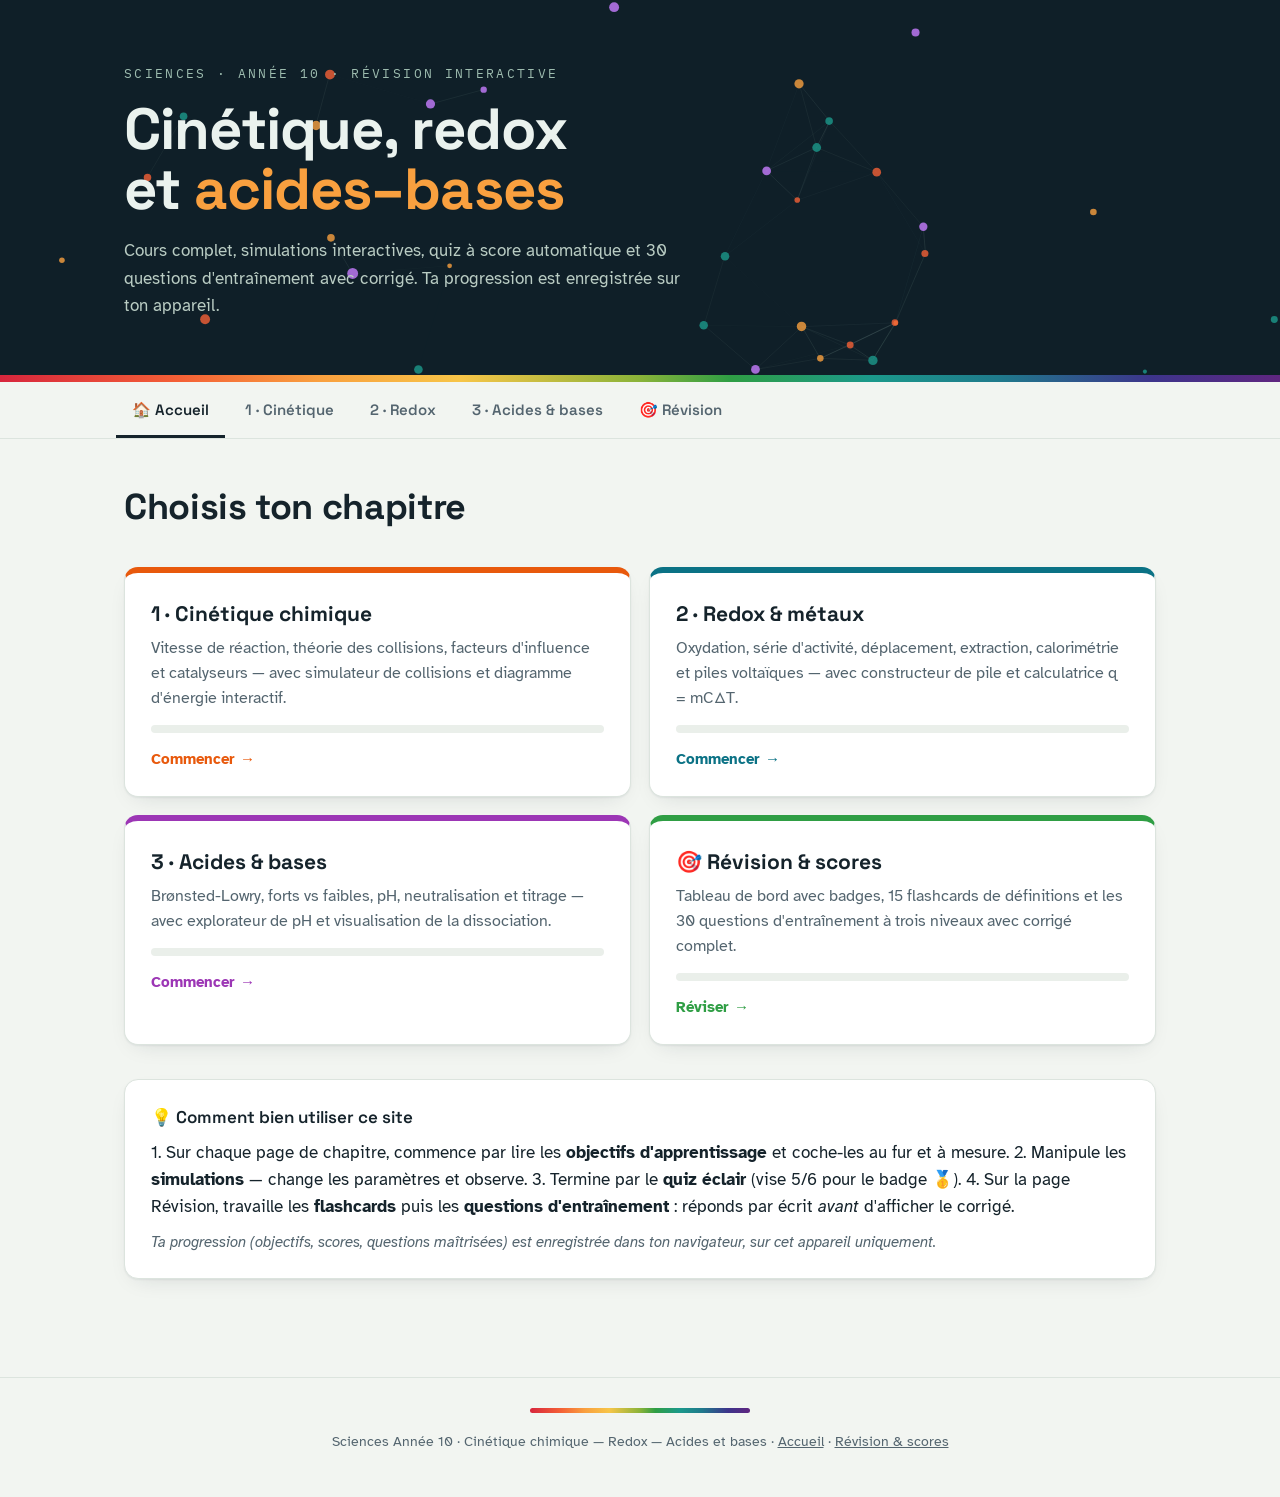
==== commit d0faf3c6: "Add files via upload" ====
--- a/index.html
+++ b/index.html
@@ -3,783 +3,67 @@
 <head>
 <meta charset="UTF-8">
 <meta name="viewport" content="width=device-width, initial-scale=1.0">
-<title>Sciences Année 10 — Cinétique · Redox · Acides et bases</title>
+<title>Sciences Année 10 — Révision interactive</title>
 <link rel="preconnect" href="https://fonts.googleapis.com">
 <link href="https://fonts.googleapis.com/css2?family=Space+Grotesk:wght@400;500;600;700&family=Atkinson+Hyperlegible:ital,wght@0,400;0,700;1,400&family=IBM+Plex+Mono:wght@400;500;600&display=swap" rel="stylesheet">
-<style>
-:root{
-  --paper:#F2F5F1;
-  --card:#FFFFFF;
-  --ink:#15232B;
-  --ink-soft:#54656F;
-  --line:#DCE4DE;
-  --deep:#0F1F28;
-  --deep2:#16303B;
-  --kin:#E8590C;  --kin-soft:#FFF0E6;  --kin-deep:#B83E00;
-  --redox:#0B7285; --redox-soft:#E3FAFC; --redox-deep:#095C6B; --copper:#C2762B;
-  --acid:#9C36B5; --acid-soft:#F9EBFD; --acid-deep:#7B2A8F;
-  --green:#2F9E44; --green-soft:#E9FAEC;
-  --indicator:linear-gradient(90deg,#D7263D 0%,#F46036 14%,#F9A03F 25%,#F7C548 36%,#8AB339 50%,#2F9E44 57%,#1B998B 68%,#1F7A8C 78%,#3D348B 90%,#5F2680 100%);
-  --shadow:0 1px 2px rgba(21,35,43,.06),0 8px 24px -12px rgba(21,35,43,.18);
-  --radius:14px;
-  --font-display:'Space Grotesk',sans-serif;
-  --font-body:'Atkinson Hyperlegible',sans-serif;
-  --font-mono:'IBM Plex Mono',monospace;
-}
-*{margin:0;padding:0;box-sizing:border-box}
-html{scroll-behavior:smooth}
-body{font-family:var(--font-body);background:var(--paper);color:var(--ink);font-size:17px;line-height:1.6}
-::selection{background:#FFE3CF}
-
-/* ---------- HERO ---------- */
-.hero{background:var(--deep);color:#EAF2EE;position:relative;overflow:hidden}
-.hero canvas{position:absolute;inset:0;width:100%;height:100%;display:block}
-.hero-inner{position:relative;max-width:1080px;margin:0 auto;padding:64px 24px 56px;z-index:2}
-.hero-eyebrow{font-family:var(--font-mono);font-size:13px;letter-spacing:.18em;text-transform:uppercase;color:#9DBCAF;margin-bottom:14px}
-.hero h1{font-family:var(--font-display);font-weight:700;font-size:clamp(34px,5.4vw,58px);line-height:1.04;letter-spacing:-.015em}
-.hero h1 .accent{color:#F9A03F}
-.hero-sub{margin-top:18px;max-width:560px;color:#B9CCC3;font-size:17px}
-.hero-chips{display:flex;flex-wrap:wrap;gap:10px;margin-top:28px}
-.hero-chip{font-family:var(--font-mono);font-size:13px;padding:7px 14px;border-radius:999px;border:1px solid rgba(255,255,255,.22);cursor:pointer;color:#EAF2EE;background:rgba(255,255,255,.05);transition:.2s;backdrop-filter:blur(2px)}
-.hero-chip:hover{transform:translateY(-2px)}
-.hero-chip .dot{display:inline-block;width:9px;height:9px;border-radius:50%;margin-right:8px;vertical-align:1px}
-.ph-bar{height:7px;background:var(--indicator)}
-
-/* ---------- NAV ---------- */
-.nav{position:sticky;top:0;z-index:50;background:rgba(242,245,241,.92);backdrop-filter:blur(10px);border-bottom:1px solid var(--line)}
-.nav-inner{max-width:1080px;margin:0 auto;padding:0 16px;display:flex;gap:4px;overflow-x:auto;scrollbar-width:none}
-.nav-inner::-webkit-scrollbar{display:none}
-.tab-btn{font-family:var(--font-display);font-weight:600;font-size:15px;padding:16px 16px 13px;border:none;background:none;color:var(--ink-soft);cursor:pointer;border-bottom:3px solid transparent;white-space:nowrap;transition:color .15s}
-.tab-btn:hover{color:var(--ink)}
-.tab-btn[aria-selected="true"]{color:var(--ink);border-bottom-color:var(--tab-color,var(--ink))}
-.tab-btn:focus-visible{outline:2px solid var(--ink);outline-offset:-2px;border-radius:6px}
-
-/* ---------- LAYOUT ---------- */
-.wrap{max-width:1080px;margin:0 auto;padding:40px 24px 80px}
-.panel{display:none;animation:fadeUp .35s ease}
-.panel.active{display:block}
-@keyframes fadeUp{from{opacity:0;transform:translateY(10px)}to{opacity:1;transform:none}}
-@media (prefers-reduced-motion:reduce){*{animation:none!important;transition:none!important;scroll-behavior:auto!important}}
-
-.section-head{display:flex;align-items:baseline;gap:14px;margin-bottom:8px;flex-wrap:wrap}
-.section-head h2{font-family:var(--font-display);font-size:clamp(26px,3.4vw,36px);font-weight:700;letter-spacing:-.01em}
-.section-tag{font-family:var(--font-mono);font-size:12px;letter-spacing:.14em;text-transform:uppercase;padding:4px 10px;border-radius:6px;color:#fff}
-.section-intro{color:var(--ink-soft);max-width:640px;margin-bottom:32px}
-
-h3.block-title{font-family:var(--font-display);font-size:21px;font-weight:600;margin:42px 0 14px;display:flex;align-items:center;gap:10px}
-h3.block-title .num{font-family:var(--font-mono);font-size:13px;font-weight:500;color:#fff;border-radius:7px;padding:3px 8px}
-
-.card{background:var(--card);border:1px solid var(--line);border-radius:var(--radius);padding:24px 26px;box-shadow:var(--shadow);margin-bottom:18px}
-.card h4{font-family:var(--font-display);font-size:17px;font-weight:600;margin-bottom:8px}
-.card p{margin-bottom:10px}
-.card p:last-child{margin-bottom:0}
-.grid-2{display:grid;grid-template-columns:1fr 1fr;gap:18px}
-@media(max-width:760px){.grid-2{grid-template-columns:1fr}}
-
-.deftag{display:inline-block;font-family:var(--font-mono);font-size:11px;letter-spacing:.12em;text-transform:uppercase;padding:3px 9px;border-radius:5px;margin-bottom:10px}
-.definition{border-left:4px solid var(--accent,var(--ink));background:var(--accent-soft,#fff)}
-.definition strong{color:var(--accent-deep,var(--ink))}
-
-table{width:100%;border-collapse:collapse;font-size:15.5px;margin:8px 0}
-th{font-family:var(--font-display);font-weight:600;text-align:left;padding:9px 12px;border-bottom:2px solid var(--ink);font-size:14.5px}
-td{padding:9px 12px;border-bottom:1px solid var(--line);vertical-align:top}
-tr:last-child td{border-bottom:none}
-.eq{font-family:var(--font-mono);font-size:15px;background:#F6F8F5;border:1px solid var(--line);border-radius:9px;padding:10px 16px;margin:10px 0;overflow-x:auto;white-space:nowrap;text-align:center}
-.eq.inlineblock{display:inline-block;margin:4px 6px 4px 0}
-code.chem{font-family:var(--font-mono);font-size:.93em;background:#F0F3EF;padding:1px 6px;border-radius:5px}
-.mnemonic{display:flex;gap:14px;align-items:center;background:var(--deep);color:#EAF2EE;border-radius:var(--radius);padding:18px 22px;margin:14px 0}
-.mnemonic .big{font-family:var(--font-display);font-weight:700;font-size:26px;letter-spacing:.02em;color:#F9A03F}
-
-/* ---------- INTERACTIVE WIDGETS ---------- */
-.widget{background:var(--deep);color:#E6EFEA;border-radius:var(--radius);padding:24px 26px;margin:18px 0;box-shadow:var(--shadow)}
-.widget h4{font-family:var(--font-display);font-size:18px;font-weight:600;color:#fff;margin-bottom:4px}
-.widget .hint{font-size:14.5px;color:#9DB3AA;margin-bottom:16px}
-.widget label{font-family:var(--font-mono);font-size:12.5px;letter-spacing:.06em;color:#AFC6BC;display:block;margin-bottom:5px}
-.controls{display:flex;gap:22px;flex-wrap:wrap;margin-bottom:14px}
-.control{flex:1;min-width:180px}
-input[type=range]{width:100%;accent-color:#F9A03F;height:26px}
-.widget .readout{font-family:var(--font-mono);font-size:14px;color:#fff}
-.sim-canvas{width:100%;height:240px;border-radius:10px;background:#0A171E;display:block}
-.stat-row{display:flex;gap:14px;flex-wrap:wrap;margin-top:14px}
-.stat{flex:1;min-width:140px;background:rgba(255,255,255,.06);border:1px solid rgba(255,255,255,.12);border-radius:10px;padding:10px 14px}
-.stat .lab{font-family:var(--font-mono);font-size:11px;letter-spacing:.1em;text-transform:uppercase;color:#93ABA1}
-.stat .val{font-family:var(--font-display);font-size:23px;font-weight:700;color:#F9A03F}
-.btn{font-family:var(--font-display);font-weight:600;font-size:14.5px;padding:9px 18px;border-radius:9px;border:1px solid var(--line);background:#fff;color:var(--ink);cursor:pointer;transition:.15s}
-.btn:hover{transform:translateY(-1px);box-shadow:var(--shadow)}
-.btn:focus-visible{outline:2px solid var(--ink);outline-offset:2px}
-.btn.dark{background:rgba(255,255,255,.1);border-color:rgba(255,255,255,.25);color:#fff}
-.btn.toggled{background:#F9A03F;border-color:#F9A03F;color:#15232B}
-svg text{font-family:var(--font-mono)}
-
-/* metal chips */
-.metal-row{display:flex;flex-wrap:wrap;gap:8px;margin:12px 0 4px}
-.metal{font-family:var(--font-mono);font-size:14.5px;font-weight:600;padding:8px 13px;border-radius:9px;border:1.5px solid rgba(255,255,255,.25);background:rgba(255,255,255,.05);color:#fff;cursor:pointer;transition:.15s}
-.metal:hover{transform:translateY(-2px)}
-.metal.sel{background:var(--copper);border-color:var(--copper);color:#fff}
-.metal.sel.second{background:#1B998B;border-color:#1B998B}
-.metal:disabled{opacity:.35;cursor:default}
-.cell-result{margin-top:16px;background:rgba(255,255,255,.06);border:1px solid rgba(255,255,255,.14);border-radius:10px;padding:16px 18px;font-size:15.5px}
-.cell-result .eq{background:rgba(255,255,255,.07);border-color:rgba(255,255,255,.15);color:#fff}
-.volt{font-family:var(--font-display);font-size:30px;font-weight:700;color:#F9A03F}
-
-/* calculator */
-.calc-grid{display:grid;grid-template-columns:repeat(auto-fit,minmax(150px,1fr));gap:14px;margin-bottom:14px}
-.calc-grid input{width:100%;font-family:var(--font-mono);font-size:16px;padding:9px 12px;border-radius:9px;border:1px solid rgba(255,255,255,.25);background:rgba(255,255,255,.07);color:#fff}
-.calc-grid input:focus{outline:2px solid #F9A03F;border-color:transparent}
-
-/* pH explorer */
-.ph-strip{height:34px;border-radius:9px;background:var(--indicator);position:relative;margin:18px 0 6px}
-.ph-cursor{position:absolute;top:-7px;width:4px;height:48px;background:#fff;border-radius:3px;box-shadow:0 0 0 1.5px rgba(0,0,0,.4);transform:translateX(-50%);transition:left .1s}
-.ph-scale{display:flex;justify-content:space-between;font-family:var(--font-mono);font-size:11.5px;color:#93ABA1;padding:0 2px}
-.ph-readout{display:flex;gap:14px;flex-wrap:wrap;margin-top:16px;align-items:stretch}
-.ph-big{font-family:var(--font-display);font-size:46px;font-weight:700;line-height:1}
-.dilute-btns{display:flex;gap:10px;margin-top:12px;flex-wrap:wrap}
-
-/* worked examples + questions */
-details.ex{background:var(--card);border:1px solid var(--line);border-radius:var(--radius);margin-bottom:12px;box-shadow:var(--shadow);overflow:hidden}
-details.ex summary{cursor:pointer;padding:16px 22px;font-family:var(--font-display);font-weight:600;font-size:16px;list-style:none;display:flex;align-items:center;gap:12px;transition:background .15s}
-details.ex summary::-webkit-details-marker{display:none}
-details.ex summary:hover{background:#FAFBF9}
-details.ex summary .chev{margin-left:auto;transition:transform .2s;color:var(--ink-soft);flex-shrink:0}
-details.ex[open] summary .chev{transform:rotate(180deg)}
-details.ex .ex-body{padding:4px 22px 20px;border-top:1px dashed var(--line)}
-.pill{font-family:var(--font-mono);font-size:11px;letter-spacing:.08em;padding:3px 9px;border-radius:999px;color:#fff;flex-shrink:0}
-
-.level-filter{display:flex;gap:8px;flex-wrap:wrap;margin:18px 0}
-.lv-btn{font-family:var(--font-mono);font-size:13px;padding:7px 14px;border-radius:999px;border:1.5px solid var(--line);background:#fff;cursor:pointer;color:var(--ink-soft);transition:.15s}
-.lv-btn.on{background:var(--ink);border-color:var(--ink);color:#fff}
-.q-card{background:var(--card);border:1px solid var(--line);border-radius:var(--radius);padding:20px 22px;margin-bottom:14px;box-shadow:var(--shadow)}
-.q-top{display:flex;align-items:flex-start;gap:12px;margin-bottom:10px}
-.q-num{font-family:var(--font-mono);font-weight:600;font-size:14px;color:#fff;border-radius:8px;padding:4px 9px;flex-shrink:0}
-.q-text{flex:1}
-.q-text table{font-size:14.5px;max-width:420px}
-.q-actions{display:flex;gap:10px;align-items:center;margin-top:12px;flex-wrap:wrap}
-.answer{display:none;margin-top:14px;padding:16px 18px;border-radius:10px;background:var(--green-soft);border:1px solid #C3E9CB;font-size:15.5px}
-.answer.show{display:block;animation:fadeUp .25s ease}
-.answer .alab{font-family:var(--font-mono);font-size:11px;letter-spacing:.12em;text-transform:uppercase;color:var(--green);display:block;margin-bottom:6px}
-.mastered{display:flex;align-items:center;gap:7px;font-size:14px;color:var(--ink-soft);cursor:pointer;margin-left:auto;user-select:none}
-.mastered input{accent-color:var(--green);width:17px;height:17px;cursor:pointer}
-.progress-wrap{position:sticky;top:54px;z-index:40;background:var(--card);border:1px solid var(--line);border-radius:var(--radius);padding:14px 20px;box-shadow:var(--shadow);margin-bottom:22px}
-.progress-track{height:10px;border-radius:6px;background:#EAEFEA;overflow:hidden;margin-top:8px}
-.progress-fill{height:100%;width:0%;border-radius:6px;background:linear-gradient(90deg,#F9A03F,#2F9E44);transition:width .4s ease}
-.progress-label{font-family:var(--font-mono);font-size:13px;color:var(--ink-soft)}
-
-/* flashcards */
-.fc-stage{perspective:1400px;max-width:560px;margin:24px auto 16px}
-.fc-card{position:relative;width:100%;height:320px;cursor:pointer;transform-style:preserve-3d;transition:transform .55s cubic-bezier(.2,.7,.25,1)}
-.fc-card.flipped{transform:rotateY(180deg)}
-.fc-face{position:absolute;inset:0;backface-visibility:hidden;border-radius:18px;display:flex;flex-direction:column;align-items:center;justify-content:center;text-align:center;padding:34px;box-shadow:var(--shadow)}
-.fc-front{background:var(--deep);color:#fff}
-.fc-front .fc-term{font-family:var(--font-display);font-weight:700;font-size:clamp(24px,4vw,34px)}
-.fc-back{background:#fff;border:1px solid var(--line);transform:rotateY(180deg);font-size:17.5px}
-.fc-cat{font-family:var(--font-mono);font-size:11.5px;letter-spacing:.14em;text-transform:uppercase;margin-bottom:14px;padding:4px 11px;border-radius:999px;color:#fff}
-.fc-tap{position:absolute;bottom:16px;font-family:var(--font-mono);font-size:11.5px;color:#8FA89D;letter-spacing:.08em}
-.fc-controls{display:flex;gap:10px;justify-content:center;align-items:center;margin-top:8px}
-.fc-count{font-family:var(--font-mono);font-size:14px;color:var(--ink-soft);min-width:70px;text-align:center}
-
-.footer{border-top:1px solid var(--line);padding:30px 24px 44px;text-align:center;color:var(--ink-soft);font-size:14px}
-.footer .ph-mini{height:5px;max-width:220px;margin:0 auto 18px;border-radius:3px;background:var(--indicator)}
-
-.note{font-size:14.5px;color:var(--ink-soft);font-style:italic}
-.arrow{font-family:var(--font-mono)}
-</style>
+<link rel="stylesheet" href="style.css">
 </head>
 <body>
 
-<!-- ================= HERO ================= -->
 <header class="hero">
   <canvas id="heroCanvas" aria-hidden="true"></canvas>
   <div class="hero-inner">
     <p class="hero-eyebrow">Sciences · Année 10 · Révision interactive</p>
     <h1>Cinétique, redox<br>et <span class="accent">acides–bases</span></h1>
-    <p class="hero-sub">Cours complet, simulations interactives, exemples résolus et 30 questions d'entraînement avec corrigé — tout ce qu'il faut pour maîtriser les trois chapitres.</p>
-    <div class="hero-chips">
-      <button class="hero-chip" data-goto="kin"><span class="dot" style="background:var(--kin)"></span>Cinétique chimique</button>
-      <button class="hero-chip" data-goto="redox"><span class="dot" style="background:#1B998B"></span>Redox &amp; métaux</button>
-      <button class="hero-chip" data-goto="acid"><span class="dot" style="background:#C77DFF"></span>Acides &amp; bases</button>
-      <button class="hero-chip" data-goto="flash"><span class="dot" style="background:#F9A03F"></span>Flashcards</button>
-      <button class="hero-chip" data-goto="train"><span class="dot" style="background:#2F9E44"></span>Entraînement</button>
-    </div>
+    <p class="hero-sub">Cours complet, simulations interactives, quiz à score automatique et 30 questions d'entraînement avec corrigé. Ta progression est enregistrée sur ton appareil.</p>
   </div>
   <div class="ph-bar" title="Échelle de l'indicateur universel — pH 0 à 14"></div>
 </header>
-
-<!-- ================= NAV ================= -->
-<nav class="nav" aria-label="Sections du cours">
-  <div class="nav-inner" role="tablist">
-    <button class="tab-btn" role="tab" id="tabbtn-kin" aria-selected="true" data-tab="kin" style="--tab-color:var(--kin)">1 · Cinétique</button>
-    <button class="tab-btn" role="tab" id="tabbtn-redox" aria-selected="false" data-tab="redox" style="--tab-color:var(--redox)">2 · Redox</button>
-    <button class="tab-btn" role="tab" id="tabbtn-acid" aria-selected="false" data-tab="acid" style="--tab-color:var(--acid)">3 · Acides &amp; bases</button>
-    <button class="tab-btn" role="tab" id="tabbtn-flash" aria-selected="false" data-tab="flash" style="--tab-color:#F9A03F">Flashcards</button>
-    <button class="tab-btn" role="tab" id="tabbtn-train" aria-selected="false" data-tab="train" style="--tab-color:var(--green)">Entraînement</button>
-  </div>
-</nav>
+<nav class="nav" aria-label="Navigation du site"><div class="nav-inner">
+<a class="tab-btn" href="index.html" aria-current="page">🏠 Accueil</a>
+<a class="tab-btn" href="kinetics.html" style="--tab-color:var(--kin)">1 · Cinétique</a>
+<a class="tab-btn" href="redox.html" style="--tab-color:var(--redox)">2 · Redox</a>
+<a class="tab-btn" href="acids.html" style="--tab-color:var(--acid)">3 · Acides &amp; bases</a>
+<a class="tab-btn" href="revision.html" style="--tab-color:var(--green)">🎯 Révision</a>
+</div></nav>
 
 <main class="wrap">
-
-<!-- ============================================================= -->
-<!-- ===================== SECTION 1 : CINÉTIQUE ================= -->
-<!-- ============================================================= -->
-<section class="panel active" id="panel-kin" role="tabpanel" aria-labelledby="tabbtn-kin" style="--accent:var(--kin);--accent-soft:var(--kin-soft);--accent-deep:var(--kin-deep)">
-  <div class="section-head">
-    <span class="section-tag" style="background:var(--kin)">Section 1</span>
-    <h2>Cinétique chimique</h2>
+  <div class="section-head"><h2>Choisis ton chapitre</h2></div>
+  <div class="home-grid">
+    <a class="home-card" href="kinetics.html" style="--hc:var(--kin)">
+      <h3>1 · Cinétique chimique</h3>
+      <p>Vitesse de réaction, théorie des collisions, facteurs d'influence et catalyseurs — avec simulateur de collisions et diagramme d'énergie interactif.</p>
+      <div class="mini-track"><div class="mini-fill" data-prog="kin" style="background:var(--hc)"></div></div>
+      <span class="go">Commencer →</span>
+    </a>
+    <a class="home-card" href="redox.html" style="--hc:var(--redox)">
+      <h3>2 · Redox &amp; métaux</h3>
+      <p>Oxydation, série d'activité, déplacement, extraction, calorimétrie et piles voltaïques — avec constructeur de pile et calculatrice q = mCΔT.</p>
+      <div class="mini-track"><div class="mini-fill" data-prog="redox" style="background:var(--hc)"></div></div>
+      <span class="go">Commencer →</span>
+    </a>
+    <a class="home-card" href="acids.html" style="--hc:var(--acid)">
+      <h3>3 · Acides &amp; bases</h3>
+      <p>Brønsted-Lowry, forts vs faibles, pH, neutralisation et titrage — avec explorateur de pH et visualisation de la dissociation.</p>
+      <div class="mini-track"><div class="mini-fill" data-prog="acid" style="background:var(--hc)"></div></div>
+      <span class="go">Commencer →</span>
+    </a>
+    <a class="home-card" href="revision.html" style="--hc:var(--green)">
+      <h3>🎯 Révision &amp; scores</h3>
+      <p>Tableau de bord avec badges, 15 flashcards de définitions et les 30 questions d'entraînement à trois niveaux avec corrigé complet.</p>
+      <div class="mini-track"><div class="mini-fill" data-prog="all" style="background:var(--hc)"></div></div>
+      <span class="go">Réviser →</span>
+    </a>
   </div>
-  <p class="section-intro">À quelle vitesse une réaction se produit-elle, et pourquoi ? Tout repose sur une idée simple : des particules qui entrent en collision.</p>
-
-  <h3 class="block-title"><span class="num" style="background:var(--kin)">1.1</span>La vitesse de réaction</h3>
-  <div class="card">
-    <p>La <strong>vitesse de réaction</strong> mesure à quelle rapidité une réaction chimique se produit. Elle peut être définie comme la variation de la quantité d'un réactif ou d'un produit par unité de temps.</p>
-    <div class="eq">Vitesse&nbsp;=&nbsp;variation de quantité&nbsp;÷&nbsp;temps</div>
-    <h4>Ce que l'on peut mesurer</h4>
-    <table>
-      <tr><th>Méthode de mesure</th><th>Applicable quand…</th></tr>
-      <tr><td>Volume d'un gaz dégagé</td><td>Un gaz est produit (ex. CO₂, H₂)</td></tr>
-      <tr><td>Variation de masse</td><td>Un gaz s'échappe du système</td></tr>
-      <tr><td>Conductivité électrique</td><td>Des ions apparaissent ou disparaissent</td></tr>
-      <tr><td>Intensité de couleur</td><td>Un réactif ou produit est coloré</td></tr>
-      <tr><td>Opacité (turbidité)</td><td>Un précipité se forme (ex. soufre)</td></tr>
-    </table>
+  <div class="card howto">
+    <h4>💡 Comment bien utiliser ce site</h4>
+    <p>1. Sur chaque page de chapitre, commence par lire les <strong>objectifs d'apprentissage</strong> et coche-les au fur et à mesure. 2. Manipule les <strong>simulations</strong> — change les paramètres et observe. 3. Termine par le <strong>quiz éclair</strong> (vise 5/6 pour le badge 🥇). 4. Sur la page Révision, travaille les <strong>flashcards</strong> puis les <strong>questions d'entraînement</strong> : réponds par écrit <em>avant</em> d'afficher le corrigé.</p>
+    <p class="note">Ta progression (objectifs, scores, questions maîtrisées) est enregistrée dans ton navigateur, sur cet appareil uniquement.</p>
   </div>
-
-  <!-- Interactive rate graph -->
-  <div class="widget">
-    <h4>📈 Explorateur de graphe — CaCO₃ + HCl</h4>
-    <p class="hint">Déplace le curseur le long de la courbe : la <strong style="color:#F9A03F">tangente</strong> donne la vitesse instantanée. Observe comment la pente diminue au cours du temps.</p>
-    <div class="controls">
-      <div class="control" style="flex:2">
-        <label for="rateTime">Temps t = <span id="rateTimeVal" class="readout">60</span> s</label>
-        <input type="range" id="rateTime" min="5" max="175" value="60" step="1">
-      </div>
-    </div>
-    <svg id="rateGraph" viewBox="0 0 640 320" width="100%" role="img" aria-label="Graphe du volume de CO2 en fonction du temps avec tangente interactive"></svg>
-    <div class="stat-row">
-      <div class="stat"><div class="lab">Vitesse instantanée</div><div class="val"><span id="rateSlope">0,42</span> cm³/s</div></div>
-      <div class="stat"><div class="lab">Volume de CO₂ à t</div><div class="val"><span id="rateVol">30</span> cm³</div></div>
-      <div class="stat"><div class="lab">État de la réaction</div><div class="val" style="font-size:16px;padding-top:5px" id="rateState">En cours</div></div>
-    </div>
-  </div>
-
-  <div class="card">
-    <h4>Lecture de graphes — l'essentiel</h4>
-    <p>Sur un graphe quantité/temps : la <strong>pente</strong> (tangente à la courbe) donne la vitesse à un instant donné. Une pente <strong>raide</strong> = réaction rapide. La pente <strong>diminue</strong> avec le temps car les réactifs sont consommés, et la courbe <strong>se stabilise</strong> lorsque la réaction est terminée.</p>
-  </div>
-
-  <h3 class="block-title"><span class="num" style="background:var(--kin)">1.2</span>Théorie des collisions</h3>
-  <div class="grid-2">
-    <div class="card definition">
-      <span class="deftag" style="background:var(--kin);color:#fff">Définition clé</span>
-      <p><strong>Théorie des collisions :</strong> pour qu'une réaction se produise, les particules réactives doivent entrer en collision avec une énergie suffisante <strong>ET</strong> avec la bonne orientation.</p>
-    </div>
-    <div class="card definition">
-      <span class="deftag" style="background:var(--kin);color:#fff">Définition clé</span>
-      <p><strong>Énergie d'activation (Eₐ) :</strong> l'énergie minimale que doivent posséder les particules pour que la collision aboutisse à une réaction chimique.</p>
-    </div>
-  </div>
-  <div class="card">
-    <h4>Deux conditions nécessaires à une collision efficace</h4>
-    <p>1. Énergie ≥ Eₐ &nbsp;&nbsp;·&nbsp;&nbsp; 2. Orientation correcte des molécules au moment de la collision</p>
-  </div>
-
-  <!-- Collision simulator (signature widget) -->
-  <div class="widget">
-    <h4>🧪 Simulateur de collisions</h4>
-    <p class="hint">Modifie la <strong>température</strong>, la <strong>concentration</strong> et ajoute un <strong>catalyseur</strong> : compte les collisions efficaces (éclairs <span style="color:#7CF29C">verts</span>). Les particules trop lentes rebondissent sans réagir.</p>
-    <div class="controls">
-      <div class="control">
-        <label for="simTemp">Température : <span id="simTempVal" class="readout">25</span> °C</label>
-        <input type="range" id="simTemp" min="5" max="95" value="25">
-      </div>
-      <div class="control">
-        <label for="simConc">Concentration : <span id="simConcVal" class="readout">20</span> particules</label>
-        <input type="range" id="simConc" min="8" max="46" value="20" step="2">
-      </div>
-      <div class="control" style="flex:0 0 auto;display:flex;align-items:flex-end">
-        <button class="btn dark" id="simCat" aria-pressed="false">⚗ Catalyseur : OFF</button>
-      </div>
-    </div>
-    <canvas id="simCanvas" class="sim-canvas" aria-label="Simulation de particules en collision"></canvas>
-    <div class="stat-row">
-      <div class="stat"><div class="lab">Collisions efficaces (total)</div><div class="val" id="simHits">0</div></div>
-      <div class="stat"><div class="lab">Énergie d'activation</div><div class="val" id="simEa">Élevée</div></div>
-      <div class="stat" style="flex:0 0 auto;display:flex;align-items:center"><button class="btn dark" id="simReset">↺ Réinitialiser le compteur</button></div>
-    </div>
-  </div>
-
-  <h3 class="block-title"><span class="num" style="background:var(--kin)">1.3</span>Facteurs influençant la vitesse</h3>
-  <div class="grid-2">
-    <div class="card">
-      <h4>🔹 Concentration</h4>
-      <p>Augmenter la concentration d'un réactif en solution signifie qu'il y a <strong>plus de particules dans le même volume</strong>. Les particules sont plus proches les unes des autres, ce qui augmente la <strong>fréquence des collisions</strong>. Plus de collisions par unité de temps <span class="arrow">→</span> vitesse plus élevée.</p>
-    </div>
-    <div class="card">
-      <h4>🔹 Surface de contact (solides)</h4>
-      <p>Seules les particules à la <strong>surface</strong> d'un solide peuvent entrer en collision avec les particules en solution. En divisant un solide en morceaux plus petits (ou en poudre), on <strong>augmente la surface totale exposée</strong> : davantage de particules peuvent réagir simultanément.</p>
-      <p class="note">Exemple : un comprimé effervescent en poudre réagit beaucoup plus vite avec l'eau qu'un comprimé entier.</p>
-    </div>
-    <div class="card">
-      <h4>🔹 Température</h4>
-      <p>Augmenter la température augmente l'<strong>énergie cinétique moyenne</strong> des particules. Effet double : les particules se déplacent plus vite <span class="arrow">→</span> <strong>collisions plus fréquentes</strong> ; et une plus grande proportion de particules possède une énergie ≥ Eₐ <span class="arrow">→</span> <strong>collisions plus souvent efficaces</strong>.</p>
-    </div>
-    <div class="card">
-      <h4>🔹 Catalyseur</h4>
-      <p>Un <strong>catalyseur</strong> augmente la vitesse d'une réaction <strong>sans être consommé</strong>. Il agit en <strong>abaissant l'énergie d'activation</strong>, ce qui permet à une plus grande proportion de particules d'avoir l'énergie suffisante pour réagir.</p>
-      <p class="note">Exemple concret : le cuivre catalyse la réaction zinc + acide en améliorant le transfert d'électrons entre le zinc et les ions H⁺.</p>
-    </div>
-  </div>
-
-  <h3 class="block-title"><span class="num" style="background:var(--kin)">1.4</span>Diagramme d'énergie &amp; catalyseur</h3>
-  <div class="widget">
-    <h4>⛰ Diagramme d'énergie interactif</h4>
-    <p class="hint">Active le catalyseur : seul le <strong>pic (Eₐ)</strong> s'abaisse. Les réactifs et les produits restent au même niveau d'énergie — ΔH ne change pas.</p>
-    <div class="controls">
-      <button class="btn dark" id="energyCat" aria-pressed="false">⚗ Ajouter un catalyseur</button>
-    </div>
-    <svg id="energyDiagram" viewBox="0 0 640 330" width="100%" role="img" aria-label="Diagramme d'énergie d'une réaction exothermique avec et sans catalyseur"></svg>
-  </div>
-
-  <h3 class="block-title"><span class="num" style="background:var(--kin)">1.5</span>Exemples résolus</h3>
-  <details class="ex">
-    <summary><span class="pill" style="background:var(--kin)">Exemple 1</span>Lecture d'un graphe — où la réaction est-elle la plus rapide ?<span class="chev">▾</span></summary>
-    <div class="ex-body">
-      <p>Du carbonate de calcium (CaCO₃) réagit avec de l'acide chlorhydrique (HCl). Le volume de CO₂ est mesuré toutes les 30 secondes :</p>
-      <table style="max-width:340px">
-        <tr><th>Temps (s)</th><th>Volume CO₂ (cm³)</th></tr>
-        <tr><td>0</td><td>0</td></tr><tr><td>30</td><td>18</td></tr><tr><td>60</td><td>32</td></tr>
-        <tr><td>90</td><td>42</td></tr><tr><td>120</td><td>48</td></tr><tr><td>150</td><td>50</td></tr><tr><td>180</td><td>50</td></tr>
-      </table>
-      <p><strong>Question :</strong> à quel moment la réaction est-elle la plus rapide ? Justifiez.</p>
-      <div class="answer show"><span class="alab">Réponse</span>La réaction est la plus rapide au début (entre 0 et 30 s) car c'est là que la variation de volume est la plus grande : 18 cm³ en 30 s, soit une vitesse moyenne de 18/30 = <strong>0,6 cm³/s</strong>. La vitesse diminue ensuite car la concentration en HCl diminue.</div>
-    </div>
-  </details>
-  <details class="ex">
-    <summary><span class="pill" style="background:var(--kin)">Exemple 2</span>Effet de la concentration — HCl 2 mol/L vs 0,5 mol/L<span class="chev">▾</span></summary>
-    <div class="ex-body">
-      <p><strong>Question :</strong> expliquez, en faisant référence à la théorie des collisions, pourquoi une solution d'HCl à 2 mol/L réagit plus vite avec du zinc qu'une solution à 0,5 mol/L.</p>
-      <div class="answer show"><span class="alab">Réponse</span>Dans la solution à 2 mol/L, il y a plus d'ions H⁺ par litre de solution. La densité de particules est plus élevée, ce qui augmente la fréquence des collisions entre les ions H⁺ et les atomes de zinc. Plus de collisions par unité de temps signifie une vitesse de réaction plus élevée.</div>
-    </div>
-  </details>
-  <details class="ex">
-    <summary><span class="pill" style="background:var(--kin)">Exemple 3</span>Catalyseur et diagramme d'énergie<span class="chev">▾</span></summary>
-    <div class="ex-body">
-      <p><strong>Question :</strong> sur un diagramme d'énergie, tracez l'effet d'un catalyseur et expliquez comment il augmente la vitesse de réaction.</p>
-      <div class="answer show"><span class="alab">Réponse</span>Le catalyseur abaisse l'énergie d'activation (Eₐ). Sur le diagramme, le pic est moins élevé avec le catalyseur. Ainsi, une plus grande fraction des particules possède une énergie suffisante pour réagir lors d'une collision, ce qui augmente la proportion de collisions efficaces et donc la vitesse globale de la réaction.</div>
-    </div>
-  </details>
-  <p class="note" style="margin-top:14px">➜ Les 10 questions d'entraînement de cette section se trouvent dans l'onglet <strong>Entraînement</strong>.</p>
-</section>
-<!-- ============================================================= -->
-<!-- ===================== SECTION 2 : REDOX ===================== -->
-<!-- ============================================================= -->
-<section class="panel" id="panel-redox" role="tabpanel" aria-labelledby="tabbtn-redox" style="--accent:var(--redox);--accent-soft:var(--redox-soft);--accent-deep:var(--redox-deep)">
-  <div class="section-head">
-    <span class="section-tag" style="background:var(--redox)">Section 2</span>
-    <h2>Redox &amp; réactivité des métaux</h2>
-  </div>
-  <p class="section-intro">Des électrons qui changent de main : de la série d'activité jusqu'aux piles voltaïques, tout est une question de transfert d'électrons.</p>
-
-  <h3 class="block-title"><span class="num" style="background:var(--redox)">2.1</span>Oxydation et réduction</h3>
-  <div class="grid-2">
-    <div class="card definition">
-      <span class="deftag" style="background:var(--redox);color:#fff">Définition clé</span>
-      <p><strong>Oxydation :</strong> perte d'électrons (l'espèce est oxydée).</p>
-    </div>
-    <div class="card definition">
-      <span class="deftag" style="background:var(--redox);color:#fff">Définition clé</span>
-      <p><strong>Réduction :</strong> gain d'électrons (l'espèce est réduite).</p>
-    </div>
-  </div>
-  <div class="mnemonic">
-    <span class="big">OIL&nbsp;RIG</span>
-    <span><strong>O</strong>xidation <strong>I</strong>s <strong>L</strong>oss (of electrons) · <strong>R</strong>eduction <strong>I</strong>s <strong>G</strong>ain (of electrons).<br><span style="color:#9DB3AA;font-size:15px">Dans toute réaction redox, oxydation et réduction se produisent <strong>simultanément</strong> : les électrons perdus par un réactif sont gagnés par l'autre.</span></span>
-  </div>
-
-  <h3 class="block-title"><span class="num" style="background:var(--redox)">2.2</span>Série d'activité des métaux</h3>
-  <div class="card">
-    <div class="eq">Plus réactif → &nbsp;K &gt; Na &gt; Ca &gt; Mg &gt; Al &gt; Zn &gt; Fe &gt; Pb &gt; (H) &gt; Cu &gt; Ag &gt; Au&nbsp; ← Moins réactif</div>
-    <h4>Liens avec le tableau périodique</h4>
-    <p>Les métaux du <strong>Groupe 1</strong> (Li, Na, K) sont très réactifs car ils perdent facilement leur unique électron de valence. Les métaux du <strong>Groupe 2</strong> (Mg, Ca) sont moins réactifs que le Groupe 1 mais plus réactifs que la plupart des métaux de transition. En descendant dans un groupe, la réactivité <strong>augmente</strong> : l'électron de valence est plus éloigné du noyau, donc plus facile à perdre.</p>
-    <h4>Réactions caractéristiques</h4>
-    <table>
-      <tr><th>Métal</th><th>Avec l'eau</th><th>Avec les acides</th></tr>
-      <tr><td><code class="chem">K, Na</code></td><td>Réaction violente, H₂ dégagé</td><td>Réaction explosive</td></tr>
-      <tr><td><code class="chem">Ca, Mg</code></td><td>Réaction lente/modérée avec l'eau froide</td><td>Réaction rapide</td></tr>
-      <tr><td><code class="chem">Zn, Fe</code></td><td>Pas de réaction avec l'eau froide</td><td>Réaction modérée</td></tr>
-      <tr><td><code class="chem">Cu, Ag</code></td><td>Aucune réaction</td><td>Aucune réaction (HCl/H₂SO₄ dilués)</td></tr>
-    </table>
-  </div>
-
-  <!-- Voltaic cell builder -->
-  <div class="widget">
-    <h4>🔋 Constructeur de pile &amp; prédicteur de déplacement</h4>
-    <p class="hint">Choisis <strong>deux métaux</strong> dans la série d'activité : découvre qui déplace qui, l'anode, la cathode, les demi-équations et la tension approximative de la pile.</p>
-    <div class="metal-row" id="metalRow" role="group" aria-label="Choix de deux métaux"></div>
-    <div class="cell-result" id="cellResult"><em style="color:#9DB3AA">Sélectionne deux métaux pour construire une pile…</em></div>
-  </div>
-
-  <h3 class="block-title"><span class="num" style="background:var(--redox)">2.3</span>Réactions de déplacement &amp; demi-équations</h3>
-  <div class="card">
-    <p>Un métal plus réactif peut <strong>déplacer</strong> un métal moins réactif de sa solution saline. <strong>Règle :</strong> si le métal A est plus réactif que le métal B, alors A peut déplacer B de la solution de sel de B.</p>
-    <h4>Exemple : zinc + sulfate de cuivre(II)</h4>
-    <div class="eq">Zn(s) + CuSO₄(aq) → ZnSO₄(aq) + Cu(s)</div>
-    <p>Oxydation (Zn perd des électrons) : </p>
-    <div class="eq">Zn(s) → Zn²⁺(aq) + 2e⁻</div>
-    <p>Réduction (Cu²⁺ gagne des électrons) :</p>
-    <div class="eq">Cu²⁺(aq) + 2e⁻ → Cu(s)</div>
-    <h4>Méthode pour écrire une demi-équation</h4>
-    <p>1. Écrivez la formule du métal ou de l'ion des deux côtés. &nbsp;2. Équilibrez les charges en ajoutant des électrons (e⁻) du bon côté. &nbsp;3. Vérifiez que la masse <strong>ET</strong> la charge sont équilibrées.</p>
-  </div>
-
-  <h3 class="block-title"><span class="num" style="background:var(--redox)">2.4</span>Extraction des métaux</h3>
-  <div class="card">
-    <table>
-      <tr><th>Réactivité</th><th>Méthode d'extraction</th></tr>
-      <tr><td>Très réactif (K, Na, Mg, Al)</td><td>Électrolyse (nécessite beaucoup d'énergie)</td></tr>
-      <tr><td>Réactivité moyenne (Zn, Fe)</td><td>Réduction par le carbone (coke) dans un haut-fourneau</td></tr>
-      <tr><td>Peu réactif (Cu, Pb)</td><td>Réduction par le carbone ou chauffage simple</td></tr>
-      <tr><td>Très peu réactif (Ag, Au, Pt)</td><td>Trouvés à l'état natif (métal pur dans la nature)</td></tr>
-    </table>
-  </div>
-
-  <h3 class="block-title"><span class="num" style="background:var(--redox)">2.5</span>Chaleur de réaction &amp; calorimétrie</h3>
-  <div class="card">
-    <p>Certaines réactions de déplacement sont <strong>exothermiques</strong>. La chaleur dégagée se calcule avec :</p>
-    <div class="eq">q = m × C × ΔT</div>
-    <p><strong>q</strong> = quantité de chaleur (J) · <strong>m</strong> = masse de la solution (g) · <strong>C</strong> = capacité calorifique spécifique de l'eau = <strong>4,18 J·g⁻¹·°C⁻¹</strong> · <strong>ΔT</strong> = T<sub>finale</sub> − T<sub>initiale</sub> (°C)</p>
-    <p class="note">Interprétation : plus la différence de réactivité entre deux métaux est grande, plus la réaction est exothermique, donc plus ΔT est élevé.</p>
-  </div>
-
-  <!-- Calorimetry calculator -->
-  <div class="widget">
-    <h4>🌡 Calculatrice q = mCΔT</h4>
-    <p class="hint">Saisis la masse et les températures — calcule q, et l'enthalpie molaire si tu connais le nombre de moles. Utilise-la pour vérifier tes réponses d'entraînement !</p>
-    <div class="calc-grid">
-      <div><label for="calcM">Masse m (g)</label><input type="number" id="calcM" value="100" step="any"></div>
-      <div><label for="calcTi">T initiale (°C)</label><input type="number" id="calcTi" value="20.0" step="any"></div>
-      <div><label for="calcTf">T finale (°C)</label><input type="number" id="calcTf" value="26.7" step="any"></div>
-      <div><label for="calcN">Moles n (optionnel)</label><input type="number" id="calcN" placeholder="ex. 0.05" step="any"></div>
-    </div>
-    <div class="stat-row">
-      <div class="stat"><div class="lab">ΔT</div><div class="val" id="calcDT">6,7 °C</div></div>
-      <div class="stat"><div class="lab">q dégagée</div><div class="val" id="calcQ">2,80 kJ</div></div>
-      <div class="stat"><div class="lab">ΔH molaire</div><div class="val" id="calcH">—</div></div>
-    </div>
-  </div>
-
-  <h3 class="block-title"><span class="num" style="background:var(--redox)">2.6</span>Piles voltaïques</h3>
-  <div class="card">
-    <p>Une <strong>pile voltaïque</strong> (ou pile galvanique) convertit l'énergie chimique d'une réaction redox spontanée en énergie électrique.</p>
-    <table>
-      <tr><th>Composant</th><th>Rôle</th></tr>
-      <tr><td><strong>Anode (−)</strong></td><td>Le métal le plus réactif — il s'<strong>oxyde</strong> (perd des électrons)</td></tr>
-      <tr><td><strong>Cathode (+)</strong></td><td>Le métal moins réactif — il se <strong>réduit</strong> (gagne des électrons)</td></tr>
-      <tr><td><strong>Pont salin</strong></td><td>Permet le passage des ions pour équilibrer les charges</td></tr>
-      <tr><td><strong>Circuit externe</strong></td><td>Les électrons circulent de l'anode vers la cathode</td></tr>
-    </table>
-    <h4>Exemple — pile Daniell (Zn/Cu)</h4>
-    <p>Anode : <code class="chem">Zn → Zn²⁺ + 2e⁻</code> (oxydation) · Cathode : <code class="chem">Cu²⁺ + 2e⁻ → Cu</code> (réduction) · Tension ≈ <strong>1,1 V</strong></p>
-    <p class="note">Déduire la réactivité à partir de la tension : une tension plus élevée indique une différence de réactivité plus grande entre les deux métaux. En comparant les tensions de différentes piles, on peut établir l'ordre de réactivité relatif des métaux.</p>
-  </div>
-
-  <h3 class="block-title"><span class="num" style="background:var(--redox)">2.7</span>Liaisons métalliques et ioniques</h3>
-  <div class="grid-2">
-    <div class="card">
-      <h4>Liaison métallique</h4>
-      <p>Dans un métal, les atomes perdent leurs électrons de valence pour former des <strong>ions positifs</strong> (cations) entourés d'un « nuage » d'<strong>électrons délocalisés</strong>. C'est cette structure qui explique la conductivité électrique et thermique des métaux.</p>
-    </div>
-    <div class="card">
-      <h4>Liaison ionique</h4>
-      <p>Un métal cède des électrons à un non-métal pour former des <strong>ions</strong> de charges opposées, qui s'attirent mutuellement.</p>
-      <p><code class="chem">Na → Na⁺ + e⁻</code> puis <code class="chem">Cl + e⁻ → Cl⁻</code> <span class="arrow">→</span> <code class="chem">NaCl</code> (sel de table)</p>
-    </div>
-  </div>
-
-  <h3 class="block-title"><span class="num" style="background:var(--redox)">2.8</span>Exemples résolus</h3>
-  <details class="ex">
-    <summary><span class="pill" style="background:var(--redox)">Exemple 1</span>Réaction de déplacement — fer dans CuSO₄<span class="chev">▾</span></summary>
-    <div class="ex-body">
-      <p><strong>Question :</strong> le fer est plongé dans une solution de sulfate de cuivre(II). Écrivez l'équation globale et les deux demi-équations. Identifiez l'espèce oxydée et l'espèce réduite.</p>
-      <div class="answer show"><span class="alab">Réponse</span>
-        Le fer est plus réactif que le cuivre → déplacement possible.
-        <div class="eq">Fe(s) + CuSO₄(aq) → FeSO₄(aq) + Cu(s)</div>
-        <div class="eq">Fe(s) → Fe²⁺(aq) + 2e⁻ &nbsp;(oxydation)</div>
-        <div class="eq">Cu²⁺(aq) + 2e⁻ → Cu(s) &nbsp;(réduction)</div>
-        Le fer est <strong>oxydé</strong> ; l'ion cuivre est <strong>réduit</strong>.
-      </div>
-    </div>
-  </details>
-  <details class="ex">
-    <summary><span class="pill" style="background:var(--redox)">Exemple 2</span>Calcul calorimétrique — zinc + CuSO₄<span class="chev">▾</span></summary>
-    <div class="ex-body">
-      <p><strong>Question :</strong> 50 cm³ de solution de sulfate de cuivre(II) à 0,5 mol/L est placé dans un calorimètre. On ajoute un excès de poudre de zinc. La température passe de 21,0 °C à 28,4 °C. Calculez la chaleur dégagée. (Densité ≈ 1 g/cm³)</p>
-      <div class="answer show"><span class="alab">Réponse</span>
-        m = 50 g · ΔT = 28,4 − 21,0 = 7,4 °C · C = 4,18 J·g⁻¹·°C⁻¹
-        <div class="eq">q = mCΔT = 50 × 4,18 × 7,4 = <strong>1 546,6 J ≈ 1,55 kJ</strong></div>
-        La réaction est exothermique (ΔT positif).
-      </div>
-    </div>
-  </details>
-  <details class="ex">
-    <summary><span class="pill" style="background:var(--redox)">Exemple 3</span>Pile voltaïque Mg/Cu vs Zn/Cu<span class="chev">▾</span></summary>
-    <div class="ex-body">
-      <p><strong>Question :</strong> une pile est construite avec du magnésium et du cuivre. Identifiez l'anode et la cathode, écrivez les demi-équations et prédisez si la tension sera plus ou moins élevée qu'une pile Zn/Cu.</p>
-      <div class="answer show"><span class="alab">Réponse</span>
-        Mg est plus réactif que Cu → Mg est l'<strong>anode</strong> (s'oxyde) ; Cu est la <strong>cathode</strong> (se réduit).
-        <div class="eq">Mg(s) → Mg²⁺(aq) + 2e⁻</div>
-        <div class="eq">Cu²⁺(aq) + 2e⁻ → Cu(s)</div>
-        La différence de réactivité entre Mg et Cu est <strong>plus grande</strong> qu'entre Zn et Cu → la tension sera <strong>plus élevée</strong> que celle de la pile Zn/Cu (≈ 2,7 V vs 1,1 V). <span class="note">Vérifie avec le constructeur de pile ci-dessus !</span>
-      </div>
-    </div>
-  </details>
-  <p class="note" style="margin-top:14px">➜ Les 10 questions d'entraînement de cette section se trouvent dans l'onglet <strong>Entraînement</strong>.</p>
-</section>
-
-<!-- ============================================================= -->
-<!-- ================= SECTION 3 : ACIDES & BASES ================ -->
-<!-- ============================================================= -->
-<section class="panel" id="panel-acid" role="tabpanel" aria-labelledby="tabbtn-acid" style="--accent:var(--acid);--accent-soft:var(--acid-soft);--accent-deep:var(--acid-deep)">
-  <div class="section-head">
-    <span class="section-tag" style="background:var(--acid)">Section 3</span>
-    <h2>Acides &amp; bases</h2>
-  </div>
-  <p class="section-intro">Donner ou accepter un proton : du pH du vinaigre jusqu'au titrage de précision, voici la chimie des acides et des bases.</p>
-
-  <h3 class="block-title"><span class="num" style="background:var(--acid)">3.1</span>Définition de Brønsted-Lowry</h3>
-  <div class="grid-2">
-    <div class="card definition">
-      <span class="deftag" style="background:var(--acid);color:#fff">Définition clé</span>
-      <p><strong>Acide (Brønsted-Lowry) :</strong> espèce chimique capable de <strong>donner</strong> un proton (H⁺) à une autre espèce.</p>
-    </div>
-    <div class="card definition">
-      <span class="deftag" style="background:var(--acid);color:#fff">Définition clé</span>
-      <p><strong>Base (Brønsted-Lowry) :</strong> espèce chimique capable d'<strong>accepter</strong> un proton (H⁺).</p>
-    </div>
-  </div>
-  <div class="card">
-    <p>Cette définition est plus large que la définition classique : elle s'applique même aux solvants non aqueux et aux bases insolubles.</p>
-    <div class="eq">HCl + H₂O → H₃O⁺ + Cl⁻</div>
-    <p>HCl <strong>donne</strong> un H⁺ à l'eau → HCl est l'acide ; l'eau <strong>accepte</strong> le H⁺ → l'eau est la base.</p>
-  </div>
-
-  <h3 class="block-title"><span class="num" style="background:var(--acid)">3.2</span>Bases alcalines et bases insolubles</h3>
-  <div class="grid-2">
-    <div class="card">
-      <h4>Bases alcalines (solubles dans l'eau)</h4>
-      <p>Elles se dissolvent dans l'eau pour produire des ions OH⁻ :</p>
-      <div class="eq" style="text-align:left">NaOH → Na⁺ + OH⁻<br>Ca(OH)₂ → Ca²⁺ + 2 OH⁻<br>NH₃ + H₂O → NH₄⁺ + OH⁻</div>
-    </div>
-    <div class="card">
-      <h4>Bases insolubles</h4>
-      <p>Elles ne se dissolvent pas dans l'eau mais peuvent quand même <strong>accepter des protons</strong> :</p>
-      <p><code class="chem">ZnO</code> (oxyde de zinc) · <code class="chem">Fe₂O₃</code> (oxyde de fer) · <code class="chem">CaCO₃</code> (carbonate de calcium)</p>
-      <p class="note">Toutes les bases alcalines sont des bases, mais toutes les bases ne sont pas des alcalis.</p>
-    </div>
-  </div>
-
-  <h3 class="block-title"><span class="num" style="background:var(--acid)">3.3</span>Propriétés caractéristiques des acides</h3>
-  <div class="card">
-    <table>
-      <tr><th>Propriété</th><th>Observation</th></tr>
-      <tr><td>pH &lt; 7</td><td>Mesurable avec un indicateur universel</td></tr>
-      <tr><td>Réaction avec les métaux</td><td>Dégagement de H₂ et formation d'un sel</td></tr>
-      <tr><td>Réaction avec les bases</td><td>Neutralisation → sel + eau</td></tr>
-      <tr><td>Réaction avec les carbonates</td><td>Dégagement de CO₂, sel + eau</td></tr>
-      <tr><td>Conductivité</td><td>Conduisent l'électricité (ions H⁺ en solution)</td></tr>
-    </table>
-    <h4>Les trois équations générales à connaître par cœur</h4>
-    <div class="eq">Acide + Métal → Sel + H₂</div>
-    <div class="eq">Acide + Base → Sel + H₂O</div>
-    <div class="eq">Acide + Carbonate → Sel + H₂O + CO₂</div>
-  </div>
-
-  <h3 class="block-title"><span class="num" style="background:var(--acid)">3.4</span>Forts vs faibles</h3>
-  <div class="card">
-    <p><strong>Acide fort :</strong> se dissocie <strong>complètement</strong> en ions dans l'eau — HCl, H₂SO₄, HNO₃. · <strong>Acide faible :</strong> se dissocie <strong>partiellement</strong> — CH₃COOH (acide éthanoïque). · <strong>Base forte :</strong> NaOH. · <strong>Base faible :</strong> NH₃.</p>
-    <p>⚠️ <strong>Attention :</strong> la <strong>force</strong> d'un acide (fort/faible) est différente de sa <strong>concentration</strong> (molaire).</p>
-    <h4>Comparaison de solutions équimolaires (même concentration)</h4>
-    <table>
-      <tr><th>Propriété</th><th>Acide fort</th><th>Acide faible</th></tr>
-      <tr><td>pH</td><td>Plus bas</td><td>Plus élevé</td></tr>
-      <tr><td>Conductivité</td><td>Plus élevée (plus d'ions)</td><td>Plus faible</td></tr>
-      <tr><td>Vitesse de réaction</td><td>Plus rapide</td><td>Plus lente</td></tr>
-      <tr><td>Indicateur</td><td colspan="2">Indicateur universel requis pour différencier les deux</td></tr>
-    </table>
-  </div>
-
-  <!-- Strong vs weak dissociation widget -->
-  <div class="widget">
-    <h4>⚡ Dissociation : acide fort vs acide faible</h4>
-    <p class="hint">Même concentration, comportements différents : compare la proportion de molécules dissociées en ions (les points lumineux conduisent le courant !).</p>
-    <div class="controls">
-      <button class="btn dark toggled" id="dissStrong">HCl — acide fort</button>
-      <button class="btn dark" id="dissWeak">CH₃COOH — acide faible</button>
-    </div>
-    <canvas id="dissCanvas" class="sim-canvas" style="height:190px" aria-label="Visualisation de la dissociation des acides"></canvas>
-    <div class="stat-row">
-      <div class="stat"><div class="lab">Dissociation</div><div class="val" id="dissPct">100 %</div></div>
-      <div class="stat"><div class="lab">Conductivité</div><div class="val" id="dissCond">Élevée</div></div>
-      <div class="stat"><div class="lab">pH (à 0,1 mol/L)</div><div class="val" id="dissPh">≈ 1</div></div>
-    </div>
-  </div>
-
-  <h3 class="block-title"><span class="num" style="background:var(--acid)">3.5</span>pH et concentration en H⁺</h3>
-  <div class="card">
-    <p>Le <strong>pH</strong> mesure la concentration en ions H⁺ (ou H₃O⁺) en solution : pH &lt; 7 → <strong>acide</strong> · pH = 7 → <strong>neutre</strong> (à 25 °C) · pH &gt; 7 → <strong>basique</strong>.</p>
-    <p><strong>Relation clé :</strong> le pH diminue d'une unité pour chaque multiplication par 10 de la concentration en H⁺. <span class="note">(Formellement : pH = −log[H⁺], mais la connaissance des logarithmes n'est pas requise à ce niveau.)</span></p>
-    <p><strong>Indicateur universel :</strong> seul indicateur capable de distinguer différentes valeurs de pH sur toute l'échelle (0–14) grâce à un changement de couleur graduel (rouge → violet).</p>
-  </div>
-
-  <!-- pH explorer -->
-  <div class="widget">
-    <h4>🌈 Explorateur de pH &amp; dilutions ×10</h4>
-    <p class="hint">Déplace le curseur ou utilise les boutons de dilution : chaque division par 10 de [H⁺] fait monter le pH d'une unité.</p>
-    <input type="range" id="phSlider" min="0" max="14" step="1" value="3" aria-label="Valeur de pH">
-    <div class="ph-strip"><div class="ph-cursor" id="phCursor"></div></div>
-    <div class="ph-scale"><span>0</span><span>1</span><span>2</span><span>3</span><span>4</span><span>5</span><span>6</span><span>7</span><span>8</span><span>9</span><span>10</span><span>11</span><span>12</span><span>13</span><span>14</span></div>
-    <div class="ph-readout">
-      <div class="stat" style="flex:0 0 auto;min-width:120px"><div class="lab">pH</div><div class="ph-big" id="phVal" style="color:#F7C548">3</div></div>
-      <div class="stat"><div class="lab">[H⁺]</div><div class="val" id="phConc" style="font-size:19px;padding-top:6px">10⁻³ mol/L = 0,001 mol/L</div></div>
-      <div class="stat"><div class="lab">Nature · exemple</div><div class="val" id="phNature" style="font-size:16px;padding-top:7px">Acide — vinaigre</div></div>
-    </div>
-    <div class="dilute-btns">
-      <button class="btn dark" id="phDilute">💧 Diluer ×10 ([H⁺] ÷ 10)</button>
-      <button class="btn dark" id="phConcentrate">🧪 Concentrer ×10 ([H⁺] × 10)</button>
-    </div>
-  </div>
-
-  <h3 class="block-title"><span class="num" style="background:var(--acid)">3.6</span>Neutralisation et titrage</h3>
-  <div class="card">
-    <p>La <strong>neutralisation</strong> est la réaction entre un acide et une base pour produire un sel et de l'eau.</p>
-    <div class="eq">HCl(aq) + NaOH(aq) → NaCl(aq) + H₂O(l)</div>
-    <p>Au <strong>point d'équivalence</strong>, le nombre de moles d'acide = le nombre de moles de base (selon la stœchiométrie). Le <strong>titrage</strong> permet de déterminer la concentration d'une solution inconnue :</p>
-    <div class="eq">n(acide) = C₁ × V₁ &nbsp;&nbsp;et&nbsp;&nbsp; n(base) = C₂ × V₂ &nbsp;&nbsp;→&nbsp;&nbsp; au point d'équivalence (1:1) : C₁V₁ = C₂V₂</div>
-    <h4>Méthode</h4>
-    <p>1. Remplir la burette avec la solution de concentration connue. &nbsp;2. Placer la solution inconnue dans l'erlenmeyer avec quelques gouttes d'indicateur. &nbsp;3. Ajouter lentement jusqu'au virage de l'indicateur (point d'équivalence). &nbsp;4. Lire le volume ajouté et calculer la concentration inconnue.</p>
-  </div>
-
-  <h3 class="block-title"><span class="num" style="background:var(--acid)">3.7</span>Enthalpie de neutralisation</h3>
-  <div class="card">
-    <p>La neutralisation est une réaction <strong>exothermique</strong>. La chaleur dégagée se calcule avec <code class="chem">q = mCΔT</code>, et l'enthalpie molaire de neutralisation :</p>
-    <div class="eq">ΔH(neut) = −q ÷ n &nbsp;&nbsp;(en kJ/mol)</div>
-    <p>Où <strong>n</strong> est le nombre de moles du réactif limitant (acide ou base).</p>
-    <p class="note">Valeur de référence : pour la neutralisation d'un acide fort par une base forte, ΔH ≈ −57 kJ/mol. <span style="font-style:normal">💡 La calculatrice q = mCΔT de la section Redox fonctionne aussi ici !</span></p>
-  </div>
-
-  <h3 class="block-title"><span class="num" style="background:var(--acid)">3.8</span>Exemples résolus</h3>
-  <details class="ex">
-    <summary><span class="pill" style="background:var(--acid)">Exemple 1</span>Les trois réactions caractéristiques des acides<span class="chev">▾</span></summary>
-    <div class="ex-body">
-      <p><strong>Question :</strong> écrivez les équations équilibrées pour : (a) magnésium + acide chlorhydrique ; (b) hydroxyde de sodium + acide sulfurique ; (c) carbonate de calcium + acide chlorhydrique.</p>
-      <div class="answer show"><span class="alab">Réponse</span>
-        <div class="eq">(a) Mg(s) + 2 HCl(aq) → MgCl₂(aq) + H₂(g)</div>
-        <div class="eq">(b) 2 NaOH(aq) + H₂SO₄(aq) → Na₂SO₄(aq) + 2 H₂O(l)</div>
-        <div class="eq">(c) CaCO₃(s) + 2 HCl(aq) → CaCl₂(aq) + H₂O(l) + CO₂(g)</div>
-      </div>
-    </div>
-  </details>
-  <details class="ex">
-    <summary><span class="pill" style="background:var(--acid)">Exemple 2</span>Titrage — concentration du NaOH<span class="chev">▾</span></summary>
-    <div class="ex-body">
-      <p><strong>Question :</strong> dans un titrage, 25,0 cm³ de NaOH de concentration inconnue est titré avec du HCl à 0,100 mol/L. Il faut 18,4 cm³ de HCl pour atteindre le point d'équivalence. Calculez la concentration du NaOH.</p>
-      <div class="answer show"><span class="alab">Réponse</span>
-        Moles de HCl = 0,100 × 0,0184 = 1,84 × 10⁻³ mol. Réaction 1:1, donc moles de NaOH = 1,84 × 10⁻³ mol.
-        <div class="eq">C(NaOH) = n ÷ V = 1,84 × 10⁻³ ÷ 0,0250 = <strong>0,0736 mol/L</strong></div>
-      </div>
-    </div>
-  </details>
-  <details class="ex">
-    <summary><span class="pill" style="background:var(--acid)">Exemple 3</span>Enthalpie de neutralisation HCl + NaOH<span class="chev">▾</span></summary>
-    <div class="ex-body">
-      <p><strong>Question :</strong> 50 cm³ de HCl à 1 mol/L est mélangé à 50 cm³ de NaOH à 1 mol/L. La température passe de 20,0 °C à 26,7 °C. Calculez q et ΔH molaire de neutralisation.</p>
-      <div class="answer show"><span class="alab">Réponse</span>
-        m totale = 100 g (densité ≈ 1 g/cm³) · ΔT = 6,7 °C
-        <div class="eq">q = 100 × 4,18 × 6,7 = 2 800,6 J ≈ 2,80 kJ</div>
-        Moles de HCl = 0,050 L × 1 mol/L = 0,050 mol (réactif limitant)
-        <div class="eq">ΔH = −2,80 ÷ 0,050 = <strong>−56,0 kJ/mol</strong></div>
-        Le signe négatif confirme que la réaction est exothermique.
-      </div>
-    </div>
-  </details>
-  <p class="note" style="margin-top:14px">➜ Les 10 questions d'entraînement de cette section se trouvent dans l'onglet <strong>Entraînement</strong>.</p>
-</section>
-
-<!-- ============================================================= -->
-<!-- ======================== FLASHCARDS ========================= -->
-<!-- ============================================================= -->
-<section class="panel" id="panel-flash" role="tabpanel" aria-labelledby="tabbtn-flash">
-  <div class="section-head">
-    <span class="section-tag" style="background:#F9A03F">Mémorisation</span>
-    <h2>Flashcards — définitions clés</h2>
-  </div>
-  <p class="section-intro">Clique sur la carte pour la retourner. Récite la définition à voix haute <em>avant</em> de vérifier — c'est la récupération active qui fait progresser !</p>
-  <div class="fc-stage">
-    <div class="fc-card" id="fcCard" tabindex="0" role="button" aria-label="Carte de révision, cliquer pour retourner">
-      <div class="fc-face fc-front">
-        <span class="fc-cat" id="fcCat">Cinétique</span>
-        <div class="fc-term" id="fcTerm">Énergie d'activation</div>
-        <span class="fc-tap">cliquer pour retourner ↻</span>
-      </div>
-      <div class="fc-face fc-back">
-        <p id="fcDef">…</p>
-      </div>
-    </div>
-  </div>
-  <div class="fc-controls">
-    <button class="btn" id="fcPrev" aria-label="Carte précédente">← Précédente</button>
-    <span class="fc-count" id="fcCount">1 / 12</span>
-    <button class="btn" id="fcNext" aria-label="Carte suivante">Suivante →</button>
-    <button class="btn" id="fcShuffle" aria-label="Mélanger les cartes">🔀 Mélanger</button>
-  </div>
-</section>
-
-<!-- ============================================================= -->
-<!-- ======================= ENTRAÎNEMENT ======================== -->
-<!-- ============================================================= -->
-<section class="panel" id="panel-train" role="tabpanel" aria-labelledby="tabbtn-train">
-  <div class="section-head">
-    <span class="section-tag" style="background:var(--green)">30 questions + corrigé</span>
-    <h2>Entraînement</h2>
-  </div>
-  <p class="section-intro">Trois niveaux : <strong>Niveau 1</strong> — rappel et application directe · <strong>Niveau 2</strong> — raisonnement et application · <strong>Niveau 3</strong> — contextes non familiers, analyse et réponse étendue. Réponds par écrit avant d'afficher le corrigé, puis coche les questions maîtrisées.</p>
-
-  <div class="progress-wrap">
-    <span class="progress-label"><strong id="progCount">0</strong> / 30 questions maîtrisées <span id="progMsg"></span></span>
-    <div class="progress-track"><div class="progress-fill" id="progFill"></div></div>
-  </div>
-
-  <div class="level-filter" role="group" aria-label="Filtres">
-    <button class="lv-btn on" data-fsec="all">Toutes les sections</button>
-    <button class="lv-btn" data-fsec="kin" style="--c:var(--kin)">Cinétique</button>
-    <button class="lv-btn" data-fsec="redox">Redox</button>
-    <button class="lv-btn" data-fsec="acid">Acides &amp; bases</button>
-    <span style="width:14px"></span>
-    <button class="lv-btn on" data-flv="all">Tous niveaux</button>
-    <button class="lv-btn" data-flv="1">Niveau 1</button>
-    <button class="lv-btn" data-flv="2">Niveau 2</button>
-    <button class="lv-btn" data-flv="3">Niveau 3</button>
-  </div>
-
-  <div id="qList"></div>
-</section>
-
 </main>
-
-<footer class="footer">
-  <div class="ph-mini"></div>
-  <p>Sciences Année 10 · Cinétique chimique — Redox — Acides et bases · Notes de cours, exemples résolus et questions pratiques</p>
-</footer>
+<footer class="footer"><div class="ph-mini"></div><p>Sciences Année 10 · Cinétique chimique — Redox — Acides et bases · <a href="index.html" style="color:var(--ink-soft)">Accueil</a> · <a href="revision.html" style="color:var(--ink-soft)">Révision &amp; scores</a></p></footer>
 <script>
-/* ===================== TABS ===================== */
-const tabs=document.querySelectorAll('.tab-btn');
-function showTab(id){
-  tabs.forEach(b=>b.setAttribute('aria-selected',b.dataset.tab===id));
-  document.querySelectorAll('.panel').forEach(p=>p.classList.toggle('active',p.id==='panel-'+id));
-  window.scrollTo({top:document.querySelector('.nav').offsetTop,behavior:'smooth'});
-}
-tabs.forEach(b=>b.addEventListener('click',()=>showTab(b.dataset.tab)));
-document.querySelectorAll('.hero-chip').forEach(c=>c.addEventListener('click',()=>showTab(c.dataset.goto)));
-
-/* ===================== HERO PARTICLES ===================== */
+/* == HERO PARTICLES ===================== */
 (function(){
   const cv=document.getElementById('heroCanvas'),ctx=cv.getContext('2d');
   const reduced=matchMedia('(prefers-reduced-motion: reduce)').matches;
@@ -805,491 +89,21 @@
   frame();
 })();
 
-/* ===================== RATE GRAPH (kinetics) ===================== */
-(function(){
-  const svg=document.getElementById('rateGraph');
-  const data=[[0,0],[30,18],[60,32],[90,42],[120,48],[150,50],[180,50]];
-  const W=640,H=320,m={l:58,r:18,t:18,b:44};
-  const X=t=>m.l+(t/180)*(W-m.l-m.r), Y=v=>H-m.b-(v/55)*(H-m.t-m.b);
-  // monotone interpolation (simple Catmull-Rom sampling)
-  function interp(t){
-    if(t<=0)return 0; if(t>=150)return 50;
-    let i=0;while(data[i+1][0]<t)i++;
-    const [t0,v0]=data[i],[t1,v1]=data[i+1];
-    const u=(t-t0)/(t1-t0);
-    // cubic hermite with finite-difference slopes
-    const s=(j)=>{ if(j<=0)return (data[1][1]-data[0][1])/(data[1][0]-data[0][0]);
-      if(j>=data.length-1)return (data[j][1]-data[j-1][1])/(data[j][0]-data[j-1][0]);
-      return ((data[j+1][1]-data[j-1][1])/(data[j+1][0]-data[j-1][0]));};
-    const m0=s(i)*(t1-t0),m1=s(i+1)*(t1-t0);
-    const u2=u*u,u3=u2*u;
-    return (2*u3-3*u2+1)*v0+(u3-2*u2+u)*m0+(-2*u3+3*u2)*v1+(u3-u2)*m1;
-  }
-  function slope(t){const h=.5;return (interp(t+h)-interp(t-h))/(2*h);}
-  // build static parts
-  let g='';
-  for(let v=0;v<=50;v+=10)g+=`<line x1="${m.l}" y1="${Y(v)}" x2="${W-m.r}" y2="${Y(v)}" stroke="rgba(255,255,255,.09)"/><text x="${m.l-10}" y="${Y(v)+4}" text-anchor="end" font-size="11" fill="#93ABA1">${v}</text>`;
-  for(let t=0;t<=180;t+=30)g+=`<line x1="${X(t)}" y1="${H-m.b}" x2="${X(t)}" y2="${m.t}" stroke="rgba(255,255,255,.05)"/><text x="${X(t)}" y="${H-m.b+18}" text-anchor="middle" font-size="11" fill="#93ABA1">${t}</text>`;
-  let path='M';
-  for(let t=0;t<=180;t+=2)path+=`${X(t).toFixed(1)},${Y(interp(t)).toFixed(1)} `;
-  let pts=data.map(([t,v])=>`<circle cx="${X(t)}" cy="${Y(v)}" r="4.5" fill="#0A171E" stroke="#7CF29C" stroke-width="2"/>`).join('');
-  svg.innerHTML=`${g}
-    <text x="${(m.l+W-m.r)/2}" y="${H-8}" text-anchor="middle" font-size="12" fill="#AFC6BC">Temps (s)</text>
-    <text x="16" y="${(m.t+H-m.b)/2}" text-anchor="middle" font-size="12" fill="#AFC6BC" transform="rotate(-90 16 ${(m.t+H-m.b)/2})">Volume de CO₂ (cm³)</text>
-    <path d="${path}" fill="none" stroke="#7CF29C" stroke-width="2.5" stroke-linecap="round"/>
-    ${pts}
-    <line id="tanLine" stroke="#F9A03F" stroke-width="2.5" stroke-dasharray="6 5"/>
-    <circle id="tanPt" r="7" fill="#F9A03F" stroke="#0A171E" stroke-width="2.5"/>`;
-  const tanLine=svg.querySelector('#tanLine'),tanPt=svg.querySelector('#tanPt');
-  const slider=document.getElementById('rateTime');
-  function update(){
-    const t=+slider.value,v=interp(t),sl=slope(t);
-    document.getElementById('rateTimeVal').textContent=t;
-    document.getElementById('rateVol').textContent=v.toFixed(0);
-    document.getElementById('rateSlope').textContent=sl.toFixed(2).replace('.',',');
-    document.getElementById('rateState').textContent=sl<0.02?'Terminée ✓':(sl>0.35?'Rapide 🔥':'En cours');
-    tanPt.setAttribute('cx',X(t));tanPt.setAttribute('cy',Y(v));
-    const dt=34; // half-span in seconds for the tangent segment
-    tanLine.setAttribute('x1',X(t-dt));tanLine.setAttribute('y1',Y(v-sl*dt));
-    tanLine.setAttribute('x2',X(t+dt));tanLine.setAttribute('y2',Y(v+sl*dt));
-  }
-  slider.addEventListener('input',update);update();
-})();
 
-/* ===================== COLLISION SIMULATOR ===================== */
-(function(){
-  const cv=document.getElementById('simCanvas'),ctx=cv.getContext('2d');
-  const reduced=matchMedia('(prefers-reduced-motion: reduce)').matches;
-  let temp=25,count=20,cat=false,hits=0,flashes=[];
-  let parts=[];
-  const R=7;
-  function resize(){cv.width=cv.offsetWidth*devicePixelRatio;cv.height=240*devicePixelRatio;}
-  resize();addEventListener('resize',()=>{resize();spawn();});
-  function speedScale(){return (0.35+temp/55);}
-  function spawn(){
-    parts=[];
-    for(let i=0;i<count;i++){
-      const a=Math.random()*Math.PI*2,s=(0.6+Math.random()*0.8);
-      parts.push({x:Math.random()*cv.width,y:Math.random()*cv.height,
-        vx:Math.cos(a)*s,vy:Math.sin(a)*s,type:i%2,jit:Math.random()*100});
-    }
-  }
-  spawn();
-  function ea(){return cat?1.45:2.05;} // threshold on relative speed (scaled)
-  function frame(){
-    ctx.clearRect(0,0,cv.width,cv.height);
-    const sc=speedScale()*devicePixelRatio, rr=R*devicePixelRatio;
-    // move
-    parts.forEach(p=>{
-      p.x+=p.vx*sc*1.6;p.y+=p.vy*sc*1.6;
-      if(p.x<rr){p.x=rr;p.vx*=-1}if(p.x>cv.width-rr){p.x=cv.width-rr;p.vx*=-1}
-      if(p.y<rr){p.y=rr;p.vy*=-1}if(p.y>cv.height-rr){p.y=cv.height-rr;p.vy*=-1}
-    });
-    // collide pairs
-    for(let i=0;i<parts.length;i++)for(let j=i+1;j<parts.length;j++){
-      const a=parts[i],b=parts[j],dx=b.x-a.x,dy=b.y-a.y,d=Math.hypot(dx,dy);
-      if(d<rr*2&&d>0.001){
-        // elastic-ish swap along normal
-        const nx=dx/d,ny=dy/d;
-        const rvx=(b.vx-a.vx),rvy=(b.vy-a.vy);
-        const rel=Math.abs(rvx*nx+rvy*ny)*speedScale()*2.2;
-        const p=(rvx*nx+rvy*ny);
-        if(p<0){
-          a.vx+=p*nx;a.vy+=p*ny;b.vx-=p*nx;b.vy-=p*ny;
-          // separate
-          const ov=(rr*2-d)/2;a.x-=nx*ov;a.y-=ny*ov;b.x+=nx*ov;b.y+=ny*ov;
-          if(a.type!==b.type&&rel>ea()){
-            hits++;document.getElementById('simHits').textContent=hits;
-            flashes.push({x:(a.x+b.x)/2,y:(a.y+b.y)/2,t:1});
-          }
-        }
-      }
-    }
-    // draw flashes
-    flashes=flashes.filter(f=>f.t>0);
-    flashes.forEach(f=>{
-      ctx.strokeStyle=`rgba(124,242,156,${f.t})`;ctx.lineWidth=3*devicePixelRatio;
-      ctx.beginPath();ctx.arc(f.x,f.y,(1.4-f.t)*26*devicePixelRatio,0,7);ctx.stroke();
-      f.t-=0.05;
-    });
-    // draw particles
-    parts.forEach(p=>{
-      ctx.fillStyle=p.type?'#5AB7D4':'#F46036';
-      ctx.beginPath();ctx.arc(p.x,p.y,rr,0,7);ctx.fill();
-      ctx.fillStyle='rgba(255,255,255,.35)';
-      ctx.beginPath();ctx.arc(p.x-rr*.3,p.y-rr*.3,rr*.3,0,7);ctx.fill();
-    });
-    requestAnimationFrame(frame);
-  }
-  if(!reduced)frame();else{ // static render
-    parts.forEach(p=>{ctx.fillStyle=p.type?'#5AB7D4':'#F46036';ctx.beginPath();ctx.arc(p.x,p.y,R*devicePixelRatio,0,7);ctx.fill();});
-  }
-  const tEl=document.getElementById('simTemp'),cEl=document.getElementById('simConc');
-  tEl.addEventListener('input',()=>{temp=+tEl.value;document.getElementById('simTempVal').textContent=temp;});
-  cEl.addEventListener('input',()=>{count=+cEl.value;document.getElementById('simConcVal').textContent=count;spawn();});
-  const catBtn=document.getElementById('simCat');
-  catBtn.addEventListener('click',()=>{
-    cat=!cat;catBtn.classList.toggle('toggled',cat);catBtn.setAttribute('aria-pressed',cat);
-    catBtn.textContent=cat?'⚗ Catalyseur : ON':'⚗ Catalyseur : OFF';
-    document.getElementById('simEa').textContent=cat?'Abaissée ⤵':'Élevée';
+</script>
+<script src="app.js"></script>
+<script>
+
+document.addEventListener('DOMContentLoaded',()=>{
+  document.querySelectorAll('[data-prog]').forEach(el=>{
+    const k=el.dataset.prog;
+    let pct;
+    if(k==='all'){const v=['kin','redox','acid'].map(c=>chapterStats(c).pct);pct=Math.round(v.reduce((a,b)=>a+b,0)/3);}
+    else pct=chapterStats(k).pct;
+    el.style.width=pct+'%';
   });
-  document.getElementById('simReset').addEventListener('click',()=>{hits=0;document.getElementById('simHits').textContent=0;});
-})();
+});
 
-/* ===================== ENERGY DIAGRAM ===================== */
-(function(){
-  const svg=document.getElementById('energyDiagram');
-  const W=640,H=330;
-  const x0=70,x1=590,yR=190,yP=255,peakHi=58,peakLo=128;
-  function curve(peakY){
-    return `M ${x0} ${yR} L 190 ${yR} C 270 ${yR}, 280 ${peakY}, 330 ${peakY} C 380 ${peakY}, 390 ${yP}, 470 ${yP} L ${x1} ${yP}`;
-  }
-  svg.innerHTML=`
-    <line x1="58" y1="20" x2="58" y2="295" stroke="#93ABA1" stroke-width="1.5"/>
-    <line x1="58" y1="295" x2="610" y2="295" stroke="#93ABA1" stroke-width="1.5"/>
-    <text x="26" y="160" font-size="12" fill="#AFC6BC" transform="rotate(-90 26 160)">Énergie</text>
-    <text x="330" y="318" text-anchor="middle" font-size="12" fill="#AFC6BC">Coordonnée de réaction</text>
-    <path id="edNoCat" d="${curve(peakHi)}" fill="none" stroke="#F46036" stroke-width="3" stroke-linecap="round"/>
-    <path id="edCat" d="${curve(peakLo)}" fill="none" stroke="#7CF29C" stroke-width="3" stroke-dasharray="7 6" stroke-linecap="round" opacity="0" style="transition:opacity .5s"/>
-    <text x="120" y="${yR-12}" font-size="13" fill="#fff">Réactifs</text>
-    <text x="520" y="${yP-12}" font-size="13" fill="#fff">Produits</text>
-    <line id="eaLine" x1="330" y1="${peakHi}" x2="330" y2="${yR}" stroke="#F9A03F" stroke-width="2" marker-end="" stroke-dasharray="4 4" style="transition:all .5s"/>
-    <text id="eaLab" x="342" y="${(peakHi+yR)/2}" font-size="13" fill="#F9A03F" font-weight="600">Eₐ</text>
-    <line x1="500" y1="${yR}" x2="500" y2="${yP}" stroke="#5AB7D4" stroke-width="2"/>
-    <line x1="492" y1="${yR}" x2="508" y2="${yR}" stroke="#5AB7D4" stroke-width="2"/>
-    <line x1="492" y1="${yP}" x2="508" y2="${yP}" stroke="#5AB7D4" stroke-width="2"/>
-    <text x="512" y="${(yR+yP)/2+4}" font-size="13" fill="#5AB7D4" font-weight="600">ΔH &lt; 0</text>
-    <text id="edCatLab" x="330" y="${peakLo-12}" text-anchor="middle" font-size="12.5" fill="#7CF29C" opacity="0" style="transition:opacity .5s">avec catalyseur</text>
-    <text x="330" y="${peakHi-12}" text-anchor="middle" font-size="12.5" fill="#F46036">sans catalyseur</text>`;
-  const btn=document.getElementById('energyCat');let on=false;
-  btn.addEventListener('click',()=>{
-    on=!on;btn.classList.toggle('toggled',on);btn.setAttribute('aria-pressed',on);
-    btn.textContent=on?'⚗ Retirer le catalyseur':'⚗ Ajouter un catalyseur';
-    svg.querySelector('#edCat').style.opacity=on?1:0;
-    svg.querySelector('#edCatLab').style.opacity=on?1:0;
-    const ea=svg.querySelector('#eaLine'),lab=svg.querySelector('#eaLab');
-    ea.setAttribute('y1',on?128:58);
-    lab.setAttribute('y',on?((128+190)/2):((58+190)/2));
-  });
-})();
-
-/* ===================== VOLTAIC CELL BUILDER ===================== */
-(function(){
-  const METALS=[
-    {s:'K', ion:'K⁺',  e:1, E:-2.93, name:'potassium'},
-    {s:'Na',ion:'Na⁺', e:1, E:-2.71, name:'sodium'},
-    {s:'Ca',ion:'Ca²⁺',e:2, E:-2.87, name:'calcium'},
-    {s:'Mg',ion:'Mg²⁺',e:2, E:-2.37, name:'magnésium'},
-    {s:'Al',ion:'Al³⁺',e:3, E:-1.66, name:'aluminium'},
-    {s:'Zn',ion:'Zn²⁺',e:2, E:-0.76, name:'zinc'},
-    {s:'Fe',ion:'Fe²⁺',e:2, E:-0.44, name:'fer'},
-    {s:'Pb',ion:'Pb²⁺',e:2, E:-0.13, name:'plomb'},
-    {s:'Cu',ion:'Cu²⁺',e:2, E: 0.34, name:'cuivre'},
-    {s:'Ag',ion:'Ag⁺', e:1, E: 0.80, name:'argent'}
-  ];
-  const row=document.getElementById('metalRow'),res=document.getElementById('cellResult');
-  let sel=[];
-  METALS.forEach((mt,i)=>{
-    const b=document.createElement('button');b.className='metal';b.textContent=mt.s;b.title=mt.name;
-    b.addEventListener('click',()=>{
-      if(sel.includes(i)){sel=sel.filter(x=>x!==i);}
-      else{if(sel.length===2)sel.shift();sel.push(i);}
-      render();
-    });
-    row.appendChild(b);
-  });
-  function half(mt,ox){
-    // balance electrons: M -> M^n+ + n e-  /  M^n+ + n e- -> M
-    const n=mt.e===1?'':mt.e===2?'2':'3';
-    return ox?`${mt.s} → ${mt.ion} + ${n||''}${n?' ':''}e⁻`.replace('+ e⁻','+ e⁻')
-             :`${mt.ion} + ${n||''}${n?' ':''}e⁻ → ${mt.s}`;
-  }
-  function render(){
-    [...row.children].forEach((b,i)=>{
-      b.classList.toggle('sel',sel.includes(i));
-      b.classList.toggle('second',sel.indexOf(i)===1);
-    });
-    if(sel.length<2){res.innerHTML='<em style="color:#9DB3AA">Sélectionne deux métaux pour construire une pile…</em>';return;}
-    let [a,b]=sel.map(i=>METALS[i]);
-    if(a.E>b.E)[a,b]=[b,a]; // a = more reactive (anode)
-    const V=(b.E-a.E).toFixed(2).replace('.',',');
-    res.innerHTML=`
-      <p style="margin-bottom:10px"><strong style="color:#F9A03F">${a.s}</strong> est plus réactif que <strong style="color:#5AB7D4">${b.s}</strong> → ${a.s} déplace ${b.s} de sa solution saline, et dans une pile :</p>
-      <div style="display:grid;grid-template-columns:1fr 1fr;gap:12px">
-        <div><span style="font-family:var(--font-mono);font-size:11px;letter-spacing:.1em;color:#F9A03F">ANODE (−) · OXYDATION</span><div class="eq">${half(a,true)}</div></div>
-        <div><span style="font-family:var(--font-mono);font-size:11px;letter-spacing:.1em;color:#5AB7D4">CATHODE (+) · RÉDUCTION</span><div class="eq">${half(b,false)}</div></div>
-      </div>
-      <p style="margin-top:10px">Les électrons circulent de <strong>${a.s}</strong> (anode) vers <strong>${b.s}</strong> (cathode) dans le circuit externe. Tension approximative : <span class="volt">≈ ${V} V</span></p>
-      <p class="note" style="color:#9DB3AA">Plus les deux métaux sont éloignés dans la série d'activité, plus la tension est élevée.</p>`;
-  }
-})();
-
-/* ===================== CALORIMETRY CALC ===================== */
-(function(){
-  const M=document.getElementById('calcM'),Ti=document.getElementById('calcTi'),Tf=document.getElementById('calcTf'),N=document.getElementById('calcN');
-  function fr(x,d=2){return x.toLocaleString('fr-CH',{minimumFractionDigits:0,maximumFractionDigits:d}).replace(/\s/g,' ');}
-  function upd(){
-    const m=parseFloat(M.value),ti=parseFloat(Ti.value),tf=parseFloat(Tf.value),n=parseFloat(N.value);
-    if(isNaN(m)||isNaN(ti)||isNaN(tf)){return;}
-    const dT=tf-ti,q=m*4.18*dT;
-    document.getElementById('calcDT').textContent=fr(dT,1)+' °C';
-    document.getElementById('calcQ').textContent=Math.abs(q)>=1000?fr(q/1000,2)+' kJ':fr(q,1)+' J';
-    document.getElementById('calcH').textContent=(!isNaN(n)&&n>0)?fr(-q/1000/n,1)+' kJ/mol':'—';
-  }
-  [M,Ti,Tf,N].forEach(el=>el.addEventListener('input',upd));upd();
-})();
-
-/* ===================== DISSOCIATION WIDGET ===================== */
-(function(){
-  const cv=document.getElementById('dissCanvas'),ctx=cv.getContext('2d');
-  const reduced=matchMedia('(prefers-reduced-motion: reduce)').matches;
-  let strong=true,mols=[];
-  function resize(){cv.width=cv.offsetWidth*devicePixelRatio;cv.height=190*devicePixelRatio;spawn();}
-  function spawn(){
-    mols=[];
-    for(let i=0;i<26;i++){
-      mols.push({x:Math.random()*cv.width,y:Math.random()*cv.height,
-        vx:(Math.random()-.5)*.7,vy:(Math.random()-.5)*.7,idx:i});
-    }
-  }
-  resize();addEventListener('resize',resize);
-  function frame(){
-    ctx.clearRect(0,0,cv.width,cv.height);
-    const dpr=devicePixelRatio,r=6*dpr;
-    const dissCount=strong?26:3; // 100% vs ~10%
-    mols.forEach(mo=>{
-      if(!reduced){mo.x+=mo.vx*dpr;mo.y+=mo.vy*dpr;
-        if(mo.x<r*3){mo.x=r*3;mo.vx*=-1}if(mo.x>cv.width-r*3){mo.x=cv.width-r*3;mo.vx*=-1}
-        if(mo.y<r*2){mo.y=r*2;mo.vy*=-1}if(mo.y>cv.height-r*2){mo.y=cv.height-r*2;mo.vy*=-1}}
-      const diss=mo.idx<dissCount;
-      if(diss){
-        // two separated glowing ions
-        ctx.shadowColor='#F9A03F';ctx.shadowBlur=10*dpr;
-        ctx.fillStyle='#F9A03F';ctx.beginPath();ctx.arc(mo.x-r*1.7,mo.y,r*.75,0,7);ctx.fill();
-        ctx.shadowColor='#5AB7D4';
-        ctx.fillStyle='#5AB7D4';ctx.beginPath();ctx.arc(mo.x+r*1.7,mo.y,r,0,7);ctx.fill();
-        ctx.shadowBlur=0;
-        ctx.fillStyle='rgba(255,255,255,.7)';ctx.font=`${9*dpr}px IBM Plex Mono`;
-        ctx.fillText('H⁺',mo.x-r*2.5,mo.y-r*1.4);
-      }else{
-        // intact molecule: two joined circles
-        ctx.fillStyle='#7E8F87';
-        ctx.beginPath();ctx.arc(mo.x-r*.55,mo.y,r*.8,0,7);ctx.fill();
-        ctx.beginPath();ctx.arc(mo.x+r*.55,mo.y,r,0,7);ctx.fill();
-      }
-    });
-    if(!reduced)requestAnimationFrame(frame);
-  }
-  frame();
-  const bS=document.getElementById('dissStrong'),bW=document.getElementById('dissWeak');
-  function setMode(s){
-    strong=s;bS.classList.toggle('toggled',s);bW.classList.toggle('toggled',!s);
-    document.getElementById('dissPct').textContent=s?'100 %':'≈ 10 %';
-    document.getElementById('dissCond').textContent=s?'Élevée':'Faible';
-    document.getElementById('dissPh').textContent=s?'≈ 1':'≈ 3';
-    if(reduced)frame();
-  }
-  bS.addEventListener('click',()=>setMode(true));
-  bW.addEventListener('click',()=>setMode(false));
-})();
-
-/* ===================== pH EXPLORER ===================== */
-(function(){
-  const slider=document.getElementById('phSlider'),cursor=document.getElementById('phCursor');
-  const COLORS=['#D7263D','#E84A3A','#F46036','#F9A03F','#F7C548','#C9CA45','#8AB339','#2F9E44','#1B998B','#1F8C8C','#1F7A8C','#3F5FA8','#3D348B','#4A2D85','#5F2680'];
-  const EX=[
-    'Acide fort — acide de batterie','Acide — suc gastrique','Acide — jus de citron','Acide — vinaigre',
-    'Acide — jus de tomate','Acide faible — café noir','Légèrement acide — pluie, lait','Neutre — eau pure (25 °C)',
-    'Légèrement basique — eau de mer','Basique — bicarbonate de soude','Basique — savon doux','Basique — ammoniaque diluée',
-    'Basique — eau savonneuse conc.','Base forte — eau de Javel','Base forte — déboucheur (NaOH)'];
-  const SUP={'-':'⁻','0':'⁰','1':'¹','2':'²','3':'³','4':'⁴','5':'⁵','6':'⁶','7':'⁷','8':'⁸','9':'⁹','+':'⁺'};
-  function sup(n){return String(n).split('').map(c=>SUP[c]||c).join('');}
-  function upd(){
-    const ph=+slider.value;
-    cursor.style.left=(ph/14*100)+'%';
-    const v=document.getElementById('phVal');v.textContent=ph;v.style.color=COLORS[ph];
-    const conc=ph===0?'1 mol/L':`10${sup('-'+ph)} mol/L`+(ph<=4?` = ${(Math.pow(10,-ph)).toLocaleString('fr-CH',{maximumFractionDigits:ph})} mol/L`:'');
-    document.getElementById('phConc').textContent=conc;
-    document.getElementById('phNature').textContent=EX[ph];
-  }
-  slider.addEventListener('input',upd);
-  document.getElementById('phDilute').addEventListener('click',()=>{if(+slider.value<7){slider.value=+slider.value+1;upd();}});
-  document.getElementById('phConcentrate').addEventListener('click',()=>{if(+slider.value>0){slider.value=+slider.value-1;upd();}});
-  upd();
-})();
-</script>
-<script>
-/* ===================== FLASHCARDS ===================== */
-(function(){
-  const CARDS=[
-    {cat:'Cinétique',c:'var(--kin)',t:'Vitesse de réaction',d:'La variation de la quantité d\'un réactif ou d\'un produit par unité de temps. Sur un graphe quantité/temps, c\'est la pente de la tangente.'},
-    {cat:'Cinétique',c:'var(--kin)',t:'Théorie des collisions',d:'Pour qu\'une réaction se produise, les particules doivent entrer en collision avec une énergie suffisante ET avec la bonne orientation.'},
-    {cat:'Cinétique',c:'var(--kin)',t:'Énergie d\'activation (Eₐ)',d:'L\'énergie minimale que doivent posséder les particules pour que la collision aboutisse à une réaction chimique.'},
-    {cat:'Cinétique',c:'var(--kin)',t:'Catalyseur',d:'Substance qui augmente la vitesse d\'une réaction en abaissant l\'énergie d\'activation. Il n\'est pas consommé pendant la réaction.'},
-    {cat:'Redox',c:'var(--redox)',t:'Oxydation',d:'Perte d\'électrons (l\'espèce est oxydée). OIL : Oxidation Is Loss.'},
-    {cat:'Redox',c:'var(--redox)',t:'Réduction',d:'Gain d\'électrons (l\'espèce est réduite). RIG : Reduction Is Gain.'},
-    {cat:'Redox',c:'var(--redox)',t:'Série d\'activité',d:'Classement des métaux du plus réactif au moins réactif : K > Na > Ca > Mg > Al > Zn > Fe > Pb > (H) > Cu > Ag > Au.'},
-    {cat:'Redox',c:'var(--redox)',t:'Pont salin',d:'Tube contenant une solution d\'électrolyte (ex. KNO₃) qui permet le passage des ions entre les deux demi-cellules pour maintenir la neutralité électrique.'},
-    {cat:'Redox',c:'var(--redox)',t:'q = mCΔT',d:'Chaleur dégagée : masse de la solution (g) × capacité calorifique de l\'eau (4,18 J·g⁻¹·°C⁻¹) × variation de température (°C).'},
-    {cat:'Acides & bases',c:'var(--acid)',t:'Acide de Brønsted-Lowry',d:'Espèce chimique capable de donner un proton (H⁺) à une autre espèce.'},
-    {cat:'Acides & bases',c:'var(--acid)',t:'Base de Brønsted-Lowry',d:'Espèce chimique capable d\'accepter un proton (H⁺).'},
-    {cat:'Acides & bases',c:'var(--acid)',t:'Acide fort vs faible',d:'Fort : se dissocie complètement en ions dans l\'eau (HCl, H₂SO₄, HNO₃). Faible : se dissocie partiellement (CH₃COOH).'},
-    {cat:'Acides & bases',c:'var(--acid)',t:'Neutralisation',d:'Réaction entre un acide et une base produisant un sel et de l\'eau. Au point d\'équivalence : n(acide) = n(base) selon la stœchiométrie.'},
-    {cat:'Acides & bases',c:'var(--acid)',t:'pH et [H⁺]',d:'Le pH diminue d\'une unité pour chaque multiplication par 10 de la concentration en H⁺. pH < 7 acide, pH = 7 neutre, pH > 7 basique.'},
-    {cat:'Acides & bases',c:'var(--acid)',t:'ΔH de neutralisation',d:'ΔH = −q ÷ n (kJ/mol), où n = moles du réactif limitant. Référence acide fort + base forte : ≈ −57 kJ/mol.'}
-  ];
-  let order=CARDS.map((_,i)=>i),pos=0;
-  const card=document.getElementById('fcCard');
-  function show(){
-    const c=CARDS[order[pos]];
-    card.classList.remove('flipped');
-    setTimeout(()=>{
-      document.getElementById('fcCat').textContent=c.cat;
-      document.getElementById('fcCat').style.background=c.c;
-      document.getElementById('fcTerm').textContent=c.t;
-      document.getElementById('fcDef').textContent=c.d;
-      document.getElementById('fcCount').textContent=(pos+1)+' / '+CARDS.length;
-    },card.classList.contains('flipped')?250:0);
-  }
-  card.addEventListener('click',()=>card.classList.toggle('flipped'));
-  card.addEventListener('keydown',e=>{if(e.key==='Enter'||e.key===' '){e.preventDefault();card.classList.toggle('flipped');}});
-  document.getElementById('fcNext').addEventListener('click',()=>{pos=(pos+1)%CARDS.length;show();});
-  document.getElementById('fcPrev').addEventListener('click',()=>{pos=(pos-1+CARDS.length)%CARDS.length;show();});
-  document.getElementById('fcShuffle').addEventListener('click',()=>{
-    for(let i=order.length-1;i>0;i--){const j=Math.floor(Math.random()*(i+1));[order[i],order[j]]=[order[j],order[i]];}
-    pos=0;show();
-  });
-  show();
-})();
-
-/* ===================== TRAINING QUESTIONS ===================== */
-(function(){
-  const SEC={kin:{name:'Cinétique',color:'var(--kin)'},redox:{name:'Redox',color:'var(--redox)'},acid:{name:'Acides & bases',color:'var(--acid)'}};
-  const Q=[
-  /* ---------- KINETICS ---------- */
-  {s:'kin',lv:1,n:1,q:`Donnez <strong>deux</strong> méthodes permettant de mesurer la vitesse d'une réaction produisant un gaz.`,
-   a:`Volume de gaz produit / variation de masse (tout autre exemple valide du tableau accepté).`},
-  {s:'kin',lv:1,n:2,q:`Complétez la phrase : « Pour qu'une collision soit efficace, les particules doivent avoir une énergie supérieure ou égale à ________ et la bonne ________. »`,
-   a:`Énergie d'activation (Eₐ) ; orientation correcte.`},
-  {s:'kin',lv:1,n:3,q:`Expliquez en une phrase pourquoi augmenter la température augmente la vitesse de réaction.`,
-   a:`Les particules ont plus d'énergie cinétique, donc se déplacent plus vite et entrent en collision plus fréquemment et avec plus d'énergie.`},
-  {s:'kin',lv:1,n:4,q:`Qu'est-ce qu'un catalyseur ? Est-il consommé pendant la réaction ?`,
-   a:`Un catalyseur est une substance qui augmente la vitesse de réaction en abaissant l'énergie d'activation. Il n'est <strong>pas</strong> consommé.`},
-  {s:'kin',lv:1,n:5,q:`Sur un graphe quantité de produit/temps, qu'indique une pente plus raide ?`,
-   a:`Une réaction plus rapide (la quantité de produit augmente plus vite par unité de temps).`},
-  {s:'kin',lv:2,n:6,q:`Une réaction entre du marbre (CaCO₃) en morceaux et de l'HCl est comparée à la même réaction avec du marbre en poudre. Expliquez, en faisant référence à la théorie des collisions, pourquoi la réaction avec la poudre est plus rapide.`,
-   a:`Le marbre en poudre a une surface de contact beaucoup plus grande que le marbre en morceaux. Seules les particules à la surface peuvent entrer en collision avec les ions H⁺. Une surface plus grande expose davantage de particules de CaCO₃, ce qui augmente la fréquence des collisions efficaces et donc la vitesse de réaction.`},
-  {s:'kin',lv:2,n:7,q:`Le tableau ci-dessous montre la masse d'un système (acide + carbonate de calcium) au cours du temps. Calculez la vitesse moyenne entre 0 et 60 secondes, et entre 60 et 120 secondes. Que remarquez-vous ?
-   <table><tr><th>Temps (s)</th><th>Masse (g)</th></tr><tr><td>0</td><td>152,0</td></tr><tr><td>60</td><td>150,2</td></tr><tr><td>120</td><td>149,1</td></tr><tr><td>180</td><td>148,6</td></tr><tr><td>240</td><td>148,4</td></tr></table>`,
-   a:`Vitesse moyenne 0–60 s : (152,0 − 150,2) ÷ 60 = <strong>0,030 g/s</strong><br>Vitesse moyenne 60–120 s : (150,2 − 149,1) ÷ 60 = <strong>0,018 g/s</strong><br>La vitesse <strong>diminue</strong> avec le temps car la concentration en HCl diminue.`},
-  {s:'kin',lv:2,n:8,q:`Dessinez un diagramme d'énergie pour une réaction <strong>exothermique</strong> avec et sans catalyseur. Indiquez les réactifs, les produits, Eₐ (avec et sans catalyseur) et la variation d'enthalpie ΔH.`,
-   a:`Diagramme correct avec : réactifs à un niveau &gt; produits (exothermique) ; pic représentant Eₐ sans catalyseur ; pic plus bas représentant Eₐ avec catalyseur ; ΔH négatif clairement indiqué. Les niveaux des réactifs et produits sont inchangés avec/sans catalyseur. <em>(Compare avec le diagramme interactif de la section 1.4 !)</em>`},
-  {s:'kin',lv:3,n:9,q:`Un chimiste étudie la décomposition du peroxyde d'hydrogène (H₂O₂) en eau et en dioxygène. Il observe que l'ajout de dioxyde de manganèse (MnO₂) accélère considérablement la réaction. À la fin de l'expérience, la masse de MnO₂ est inchangée.<br>(a) Quel est le rôle du MnO₂ dans cette réaction ? Justifiez avec deux arguments.<br>(b) Expliquez, en utilisant la théorie des collisions et les diagrammes d'énergie, pourquoi la vitesse est augmentée.<br>(c) Si l'on répète l'expérience à 50 °C au lieu de 20 °C, que se passe-t-il ? Expliquez deux effets distincts sur les collisions.`,
-   a:`<strong>(a)</strong> Le MnO₂ est un catalyseur car : (1) la réaction est accélérée en sa présence ; (2) sa masse est inchangée à la fin de la réaction — il n'est pas consommé.<br><strong>(b)</strong> Le catalyseur abaisse l'Eₐ de la décomposition de H₂O₂. Sur le diagramme d'énergie, le pic est plus bas avec MnO₂. Une plus grande proportion de molécules de H₂O₂ possède maintenant une énergie ≥ Eₐ → proportion de collisions efficaces plus grande → réaction plus rapide.<br><strong>(c)</strong> À 50 °C : (1) les molécules ont plus d'énergie cinétique → collisions plus fréquentes ; (2) une plus grande fraction des molécules dépasse Eₐ → proportion de collisions efficaces plus grande. Les deux effets augmentent la vitesse.`},
-  {s:'kin',lv:3,n:10,q:`Deux élèves débattent : l'un affirme que doubler la concentration d'un réactif double toujours la vitesse de réaction. L'autre dit que ce n'est pas nécessairement vrai. Qui a raison ? Justifiez votre réponse en vous appuyant sur la théorie des collisions.`,
-   a:`Les deux élèves ont partiellement raison. En théorie des collisions simple, doubler la concentration double approximativement la fréquence des collisions, ce qui <strong>peut</strong> doubler la vitesse. Cependant, en pratique, la relation entre concentration et vitesse (loi de vitesse) dépend du mécanisme de la réaction, qui peut être plus complexe. Pour les besoins de ce cours, l'augmentation de concentration augmente la fréquence des collisions et donc la vitesse, mais la relation exacte n'est pas toujours linéaire.`},
-  /* ---------- REDOX ---------- */
-  {s:'redox',lv:1,n:1,q:`Définissez l'oxydation et la réduction en termes de transfert d'électrons.`,
-   a:`Oxydation = perte d'électrons ; Réduction = gain d'électrons.`},
-  {s:'redox',lv:1,n:2,q:`Classez les métaux suivants du plus réactif au moins réactif : Cu, Mg, Fe, Na, Zn.`,
-   a:`Na &gt; Mg &gt; Zn &gt; Fe &gt; Cu`},
-  {s:'redox',lv:1,n:3,q:`Le magnésium réagit-il avec l'eau froide ? Et avec l'acide chlorhydrique ? Justifiez.`,
-   a:`Mg ne réagit pas avec l'eau froide (réaction très lente) mais réagit vigoureusement avec HCl (plus réactif que l'hydrogène dans la série).`},
-  {s:'redox',lv:1,n:4,q:`Dans la demi-équation : Al → Al³⁺ + 3e⁻, l'aluminium est-il oxydé ou réduit ?`,
-   a:`Oxydé (il perd 3 électrons).`},
-  {s:'redox',lv:1,n:5,q:`Qu'est-ce qu'un pont salin dans une pile voltaïque ? Quel est son rôle ?`,
-   a:`Le pont salin est un tube contenant une solution d'électrolyte (ex. KNO₃). Il permet le passage des ions entre les deux demi-cellules pour maintenir la neutralité électrique et permettre la continuité du circuit.`},
-  {s:'redox',lv:2,n:6,q:`On plonge une lame de cuivre dans une solution de nitrate d'argent (AgNO₃). Prédit-on une réaction ? Si oui, écrivez l'équation globale et les demi-équations. Justifiez votre réponse à l'aide de la série d'activité.`,
-   a:`Oui, une réaction a lieu : Cu est plus réactif que Ag, donc Cu peut déplacer Ag⁺.
-   <div class="eq">Cu(s) + 2 AgNO₃(aq) → Cu(NO₃)₂(aq) + 2 Ag(s)</div>
-   <div class="eq">Cu → Cu²⁺ + 2e⁻</div><div class="eq">2 Ag⁺ + 2e⁻ → 2 Ag</div>`},
-  {s:'redox',lv:2,n:7,q:`Lors d'une expérience, on mélange 100 cm³ de solution de sulfate de cuivre(II) à 1 mol/L avec un excès de poudre de magnésium. La température initiale est de 20,0 °C.<br>(a) Prédisez si une réaction a lieu. Justifiez.<br>(b) Si ΔT = 22,6 °C, calculez la chaleur dégagée. (densité ≈ 1 g/cm³)<br>(c) Comparez qualitativement ce résultat avec une même expérience utilisant du zinc. Expliquez.`,
-   a:`<strong>(a)</strong> Oui, Mg est plus réactif que Cu → déplacement de Cu²⁺ par Mg.<br><strong>(b)</strong> m = 100 g, ΔT = 22,6 °C → q = 100 × 4,18 × 22,6 = <strong>9 446,8 J ≈ 9,45 kJ</strong><br><strong>(c)</strong> La chaleur dégagée avec Mg sera plus grande qu'avec Zn, car la différence de réactivité entre Mg et Cu est plus importante → réaction plus exothermique.`},
-  {s:'redox',lv:2,n:8,q:`Expliquez comment la tension d'une pile voltaïque peut être utilisée pour déduire l'ordre de réactivité de trois métaux inconnus A, B, C, à partir de mesures expérimentales.`,
-   a:`On construit des piles A/B, A/C et B/C. Le métal qui constitue systématiquement l'anode (tension positive) est le plus réactif. En comparant les tensions : une tension plus élevée pour A/C qu'A/B suggère que la différence de réactivité A/C &gt; A/B, donc C est moins réactif que B. On classe ensuite A &gt; B &gt; C (ou selon les données).`},
-  {s:'redox',lv:3,n:9,q:`On compare l'extraction de l'aluminium (Al) et du fer (Fe) à partir de leurs minerais.<br>(a) Expliquez pourquoi l'aluminium est extrait par électrolyse et non par réduction au carbone.<br>(b) Écrivez une demi-équation pour la réduction de l'ion Fe³⁺ en Fe.<br>(c) L'extraction de l'aluminium est beaucoup plus coûteuse en énergie que celle du fer. Proposez une explication chimique et une explication économique.`,
-   a:`<strong>(a)</strong> L'aluminium est plus réactif que le carbone → il ne peut pas être réduit par le carbone. L'électrolyse fournit directement des électrons pour réduire Al³⁺.<br><strong>(b)</strong> <span class="eq inlineblock">Fe³⁺ + 3e⁻ → Fe</span><br><strong>(c)</strong> Explication chimique : Al³⁺ a une affinité électronique très élevée et nécessite beaucoup d'énergie pour être réduit. Explication économique : l'électrolyse nécessite des quantités énormes d'électricité, ce qui rend la production coûteuse. En revanche, la réduction du fer par le coke dans un haut-fourneau est thermiquement accessible.`},
-  {s:'redox',lv:3,n:10,q:`Un élève construit trois piles : Mg/Zn (2,0 V), Mg/Fe (1,9 V) et Zn/Fe (0,3 V).<br>(a) Ces données sont-elles cohérentes avec la série d'activité ? Expliquez.<br>(b) Identifiez l'anode et la cathode dans la pile Zn/Fe.<br>(c) Si l'on remplaçait la solution de sulfate de zinc par une solution plus concentrée, quel effet attendrait-on sur la tension et pourquoi ?`,
-   a:`<strong>(a)</strong> Oui, cohérent : Mg &gt; Zn &gt; Fe dans la série. La pile Mg/Zn (2,0 V) &gt; Mg/Fe (1,9 V) — la tension Mg/Zn &gt; Mg/Fe suggère Zn légèrement moins réactif que Fe, ce qui correspond. La pile Zn/Fe (0,3 V) est la plus faible car Zn et Fe sont proches dans la série.<br><strong>(b)</strong> Anode (−) : Zn (plus réactif, s'oxyde) ; Cathode (+) : Fe (se réduit).<br><strong>(c)</strong> Une concentration plus élevée en ions Zn²⁺ tend à défavoriser l'oxydation du zinc (équilibre de Le Chatelier), ce qui pourrait légèrement réduire la tension. En pratique, l'effet est généralement faible pour de petites variations de concentration.`},
-  /* ---------- ACIDS & BASES ---------- */
-  {s:'acid',lv:1,n:1,q:`Définissez un acide et une base selon Brønsted-Lowry.`,
-   a:`Acide : donne un proton (H⁺) ; Base : accepte un proton (H⁺).`},
-  {s:'acid',lv:1,n:2,q:`Donnez <strong>deux</strong> exemples de bases alcalines et <strong>deux</strong> exemples de bases insolubles.`,
-   a:`Bases alcalines : NaOH, Ca(OH)₂ (ou KOH, NH₃) ; Bases insolubles : CaCO₃, ZnO (ou Fe₂O₃, CuO).`},
-  {s:'acid',lv:1,n:3,q:`Quel gaz est produit lorsqu'un acide réagit avec un métal ? Et avec un carbonate ?`,
-   a:`Acide + métal → H₂ (dihydrogène) ; Acide + carbonate → CO₂.`},
-  {s:'acid',lv:1,n:4,q:`Quelle est la différence entre un acide fort et un acide faible ?`,
-   a:`Un acide fort se dissocie complètement en ions dans l'eau ; un acide faible se dissocie partiellement.`},
-  {s:'acid',lv:1,n:5,q:`Quel indicateur est nécessaire pour mesurer des valeurs de pH sur toute l'échelle 0–14 ? Pourquoi les autres indicateurs ne conviennent-ils pas ?`,
-   a:`L'indicateur universel — les autres indicateurs (ex. phénolphtaléine, tournesol) ne changent de couleur qu'autour d'un point précis et ne permettent pas de distinguer les différentes valeurs de pH sur toute l'échelle.`},
-  {s:'acid',lv:2,n:6,q:`Deux solutions d'acide éthanoïque (faible) et d'acide chlorhydrique (fort) ont toutes deux une concentration de 0,1 mol/L.<br>(a) Laquelle a le pH le plus bas ?<br>(b) Laquelle conduit le mieux l'électricité ? Expliquez.<br>(c) Laquelle réagit plus vite avec du carbonate de calcium ? Expliquez à l'aide de la théorie des collisions.`,
-   a:`<strong>(a)</strong> L'acide chlorhydrique (fort) a le pH le plus bas.<br><strong>(b)</strong> HCl conduit mieux l'électricité car il est totalement dissocié → plus d'ions H⁺ et Cl⁻ en solution → plus de porteurs de charge.<br><strong>(c)</strong> HCl réagit plus vite avec CaCO₃ car sa concentration en H⁺ est plus élevée (dissociation totale) → fréquence de collisions plus grande entre H⁺ et CO₃²⁻.`},
-  {s:'acid',lv:2,n:7,q:`Dans un titrage, 20,0 cm³ de H₂SO₄ de concentration inconnue est neutralisé par 32,0 cm³ de NaOH à 0,200 mol/L. Calculez la concentration de l'acide sulfurique. <em>(Attention à la stœchiométrie : H₂SO₄ + 2 NaOH → Na₂SO₄ + 2 H₂O)</em>`,
-   a:`n(NaOH) = 0,200 × 0,032 = 6,4 × 10⁻³ mol<br>Réaction : H₂SO₄ + 2 NaOH → Na₂SO₄ + 2 H₂O<br>n(H₂SO₄) = 6,4 × 10⁻³ ÷ 2 = 3,2 × 10⁻³ mol<br>C(H₂SO₄) = 3,2 × 10⁻³ ÷ 0,020 = <strong>0,160 mol/L</strong>`},
-  {s:'acid',lv:2,n:8,q:`On mélange 100 cm³ de HNO₃ à 0,5 mol/L avec 100 cm³ de KOH à 0,5 mol/L. La température initiale est 19,5 °C et la température finale est 23,2 °C. Calculez q et l'enthalpie molaire de neutralisation. Comparez avec la valeur de référence de −57 kJ/mol et proposez une explication pour tout écart.`,
-   a:`m = 200 g, ΔT = 3,7 °C<br>q = 200 × 4,18 × 3,7 = <strong>3 093,2 J ≈ 3,09 kJ</strong><br>n(HNO₃) = 0,1 L × 0,5 mol/L = 0,05 mol<br>ΔH = −3,09 ÷ 0,05 = <strong>−61,8 kJ/mol</strong><br>Légèrement différent de −57 kJ/mol. Écarts possibles : pertes de chaleur vers l'environnement, hypothèse de densité simplifiée, capacité calorifique de la solution légèrement différente de l'eau pure.`},
-  {s:'acid',lv:3,n:9,q:`L'acide éthanoïque (vinaigre) et l'acide chlorhydrique (acide gastrique) ont des rôles très différents dans la vie quotidienne. Un chimiste compare leurs propriétés à égale concentration (0,1 mol/L).<br>(a) Expliquez, au niveau moléculaire, pourquoi l'acide éthanoïque a une conductivité plus faible.<br>(b) Si l'on dilue chaque solution d'un facteur 10, prédisez et expliquez comment le pH de chacune varie. La variation sera-t-elle identique ?<br>(c) Un élève affirme que l'acide éthanoïque est « moins dangereux » que l'acide chlorhydrique simplement parce qu'il est plus faible. Évaluez de façon critique cette affirmation.`,
-   a:`<strong>(a)</strong> L'acide éthanoïque (CH₃COOH) est faible : seule une petite fraction des molécules est dissociée en ions CH₃COO⁻ et H⁺. Moins d'ions en solution → moins de porteurs de charge → conductivité plus faible.<br><strong>(b)</strong> Pour HCl (fort) : une dilution ×10 diminue [H⁺] d'un facteur 10 → pH augmente d'environ 1 unité. Pour CH₃COOH (faible) : la dilution entraîne une dissociation plus importante (équilibre déplacé) → la variation de pH est moins prévisible et moindre qu'une unité. Les variations ne sont <strong>pas</strong> identiques.<br><strong>(c)</strong> L'affirmation est simpliste. Un acide faible concentré peut être très corrosif. La force chimique n'est qu'un facteur parmi d'autres : la concentration, la réactivité avec les tissus biologiques, la volatilité et le contexte d'exposition comptent tous. L'acide éthanoïque concentré (acide glacial) est dangereux.`},
-  {s:'acid',lv:3,n:10,q:`Un technicien de laboratoire doit préparer du sel de sulfate de cuivre(II) pur (CuSO₄) à partir d'oxyde de cuivre(II) (CuO) et d'acide sulfurique (H₂SO₄).<br>(a) Écrivez l'équation équilibrée pour cette réaction.<br>(b) Expliquez pourquoi on utilise un <strong>excès</strong> de CuO (base insoluble) plutôt qu'un excès d'acide.<br>(c) Décrivez le procédé expérimental pour isoler des cristaux purs de CuSO₄.<br>(d) Si le technicien utilisait à la place NaOH (base soluble) pour neutraliser H₂SO₄, quel sel obtiendrait-il ? Pourquoi cette méthode est-elle moins adaptée pour préparer un sel pur ?`,
-   a:`<strong>(a)</strong> <span class="eq inlineblock">CuO + H₂SO₄ → CuSO₄ + H₂O</span><br><strong>(b)</strong> On utilise un excès de CuO (base insoluble) pour s'assurer que tout l'acide est consommé. Le CuO en excès peut être simplement filtré (il ne se dissout pas dans l'eau). Si on utilisait un excès d'acide, il resterait de l'H₂SO₄ dans la solution finale, contaminant le sel.<br><strong>(c)</strong> Procédé : (1) ajouter CuO en excès à H₂SO₄ chaud ; (2) filtrer l'excès de CuO ; (3) évaporer doucement la solution pour concentrer ; (4) laisser refroidir → cristallisation ; (5) filtrer et sécher les cristaux.<br><strong>(d)</strong> On obtiendrait Na₂SO₄ (sulfate de sodium). Cette méthode est moins adaptée car NaOH est soluble : on ne peut pas filtrer un éventuel excès de base, et il est difficile d'ajouter exactement la quantité stœchiométrique sans titrage précis.`}
-  ];
-
-  const LV_LABEL={1:'Niveau 1 · Rappel',2:'Niveau 2 · Raisonnement',3:'Niveau 3 · Analyse'};
-  const LV_COLOR={1:'#2F9E44',2:'#F9A03F',3:'#D7263D'};
-  const list=document.getElementById('qList');
-  let fsec='all',flv='all';
-  const mastered=new Set();
-
-  Q.forEach((it,idx)=>{
-    const card=document.createElement('div');card.className='q-card';
-    card.dataset.s=it.s;card.dataset.lv=it.lv;
-    card.innerHTML=`
-      <div class="q-top">
-        <span class="q-num" style="background:${SEC[it.s].color}">${SEC[it.s].name} · Q${it.n}</span>
-        <span class="pill" style="background:${LV_COLOR[it.lv]};align-self:center">${LV_LABEL[it.lv]}</span>
-      </div>
-      <div class="q-text">${it.q}</div>
-      <div class="q-actions">
-        <button class="btn show-a">💡 Afficher la réponse</button>
-        <label class="mastered"><input type="checkbox" data-idx="${idx}">Maîtrisée</label>
-      </div>
-      <div class="answer"><span class="alab">Corrigé</span>${it.a}</div>`;
-    const btn=card.querySelector('.show-a'),ans=card.querySelector('.answer');
-    btn.addEventListener('click',()=>{
-      const on=ans.classList.toggle('show');
-      btn.textContent=on?'🙈 Masquer la réponse':'💡 Afficher la réponse';
-    });
-    card.querySelector('input').addEventListener('change',e=>{
-      e.target.checked?mastered.add(idx):mastered.delete(idx);
-      updateProgress();
-    });
-    list.appendChild(card);
-  });
-
-  function updateProgress(){
-    const n=mastered.size;
-    document.getElementById('progCount').textContent=n;
-    document.getElementById('progFill').style.width=(n/Q.length*100)+'%';
-    const msg=document.getElementById('progMsg');
-    msg.textContent=n===Q.length?'— 🎉 Bravo, tout est maîtrisé !':n>=20?'— excellent rythme 💪':n>=10?'— bon travail, continue !':'';
-  }
-  function applyFilters(){
-    [...list.children].forEach(c=>{
-      const ok=(fsec==='all'||c.dataset.s===fsec)&&(flv==='all'||c.dataset.lv===flv);
-      c.style.display=ok?'':'none';
-    });
-  }
-  document.querySelectorAll('[data-fsec]').forEach(b=>b.addEventListener('click',()=>{
-    fsec=b.dataset.fsec;
-    document.querySelectorAll('[data-fsec]').forEach(x=>x.classList.toggle('on',x===b));
-    applyFilters();
-  }));
-  document.querySelectorAll('[data-flv]').forEach(b=>b.addEventListener('click',()=>{
-    flv=b.dataset.flv;
-    document.querySelectorAll('[data-flv]').forEach(x=>x.classList.toggle('on',x===b));
-    applyFilters();
-  }));
-})();
 </script>
 </body>
-</html>
+</html>
--- a/style.css
+++ b/style.css
@@ -0,0 +1,238 @@
+
+:root{
+  --paper:#F2F5F1;
+  --card:#FFFFFF;
+  --ink:#15232B;
+  --ink-soft:#54656F;
+  --line:#DCE4DE;
+  --deep:#0F1F28;
+  --deep2:#16303B;
+  --kin:#E8590C;  --kin-soft:#FFF0E6;  --kin-deep:#B83E00;
+  --redox:#0B7285; --redox-soft:#E3FAFC; --redox-deep:#095C6B; --copper:#C2762B;
+  --acid:#9C36B5; --acid-soft:#F9EBFD; --acid-deep:#7B2A8F;
+  --green:#2F9E44; --green-soft:#E9FAEC;
+  --indicator:linear-gradient(90deg,#D7263D 0%,#F46036 14%,#F9A03F 25%,#F7C548 36%,#8AB339 50%,#2F9E44 57%,#1B998B 68%,#1F7A8C 78%,#3D348B 90%,#5F2680 100%);
+  --shadow:0 1px 2px rgba(21,35,43,.06),0 8px 24px -12px rgba(21,35,43,.18);
+  --radius:14px;
+  --font-display:'Space Grotesk',sans-serif;
+  --font-body:'Atkinson Hyperlegible',sans-serif;
+  --font-mono:'IBM Plex Mono',monospace;
+}
+*{margin:0;padding:0;box-sizing:border-box}
+html{scroll-behavior:smooth}
+body{font-family:var(--font-body);background:var(--paper);color:var(--ink);font-size:17px;line-height:1.6}
+::selection{background:#FFE3CF}
+
+/* ---------- HERO ---------- */
+.hero{background:var(--deep);color:#EAF2EE;position:relative;overflow:hidden}
+.hero canvas{position:absolute;inset:0;width:100%;height:100%;display:block}
+.hero-inner{position:relative;max-width:1080px;margin:0 auto;padding:64px 24px 56px;z-index:2}
+.hero-eyebrow{font-family:var(--font-mono);font-size:13px;letter-spacing:.18em;text-transform:uppercase;color:#9DBCAF;margin-bottom:14px}
+.hero h1{font-family:var(--font-display);font-weight:700;font-size:clamp(34px,5.4vw,58px);line-height:1.04;letter-spacing:-.015em}
+.hero h1 .accent{color:#F9A03F}
+.hero-sub{margin-top:18px;max-width:560px;color:#B9CCC3;font-size:17px}
+.hero-chips{display:flex;flex-wrap:wrap;gap:10px;margin-top:28px}
+.hero-chip{font-family:var(--font-mono);font-size:13px;padding:7px 14px;border-radius:999px;border:1px solid rgba(255,255,255,.22);cursor:pointer;color:#EAF2EE;background:rgba(255,255,255,.05);transition:.2s;backdrop-filter:blur(2px)}
+.hero-chip:hover{transform:translateY(-2px)}
+.hero-chip .dot{display:inline-block;width:9px;height:9px;border-radius:50%;margin-right:8px;vertical-align:1px}
+.ph-bar{height:7px;background:var(--indicator)}
+
+/* ---------- NAV ---------- */
+.nav{position:sticky;top:0;z-index:50;background:rgba(242,245,241,.92);backdrop-filter:blur(10px);border-bottom:1px solid var(--line)}
+.nav-inner{max-width:1080px;margin:0 auto;padding:0 16px;display:flex;gap:4px;overflow-x:auto;scrollbar-width:none}
+.nav-inner::-webkit-scrollbar{display:none}
+.tab-btn{font-family:var(--font-display);font-weight:600;font-size:15px;padding:16px 16px 13px;border:none;background:none;color:var(--ink-soft);cursor:pointer;border-bottom:3px solid transparent;white-space:nowrap;transition:color .15s}
+.tab-btn:hover{color:var(--ink)}
+.tab-btn[aria-selected="true"]{color:var(--ink);border-bottom-color:var(--tab-color,var(--ink))}
+.tab-btn:focus-visible{outline:2px solid var(--ink);outline-offset:-2px;border-radius:6px}
+
+/* ---------- LAYOUT ---------- */
+.wrap{max-width:1080px;margin:0 auto;padding:40px 24px 80px}
+.panel{display:block;animation:fadeUp .35s ease}
+
+@keyframes fadeUp{from{opacity:0;transform:translateY(10px)}to{opacity:1;transform:none}}
+@media (prefers-reduced-motion:reduce){*{animation:none!important;transition:none!important;scroll-behavior:auto!important}}
+
+.section-head{display:flex;align-items:baseline;gap:14px;margin-bottom:8px;flex-wrap:wrap}
+.section-head h2{font-family:var(--font-display);font-size:clamp(26px,3.4vw,36px);font-weight:700;letter-spacing:-.01em}
+.section-tag{font-family:var(--font-mono);font-size:12px;letter-spacing:.14em;text-transform:uppercase;padding:4px 10px;border-radius:6px;color:#fff}
+.section-intro{color:var(--ink-soft);max-width:640px;margin-bottom:32px}
+
+h3.block-title{font-family:var(--font-display);font-size:21px;font-weight:600;margin:42px 0 14px;display:flex;align-items:center;gap:10px}
+h3.block-title .num{font-family:var(--font-mono);font-size:13px;font-weight:500;color:#fff;border-radius:7px;padding:3px 8px}
+
+.card{background:var(--card);border:1px solid var(--line);border-radius:var(--radius);padding:24px 26px;box-shadow:var(--shadow);margin-bottom:18px}
+.card h4{font-family:var(--font-display);font-size:17px;font-weight:600;margin-bottom:8px}
+.card p{margin-bottom:10px}
+.card p:last-child{margin-bottom:0}
+.grid-2{display:grid;grid-template-columns:1fr 1fr;gap:18px}
+@media(max-width:760px){.grid-2{grid-template-columns:1fr}}
+
+.deftag{display:inline-block;font-family:var(--font-mono);font-size:11px;letter-spacing:.12em;text-transform:uppercase;padding:3px 9px;border-radius:5px;margin-bottom:10px}
+.definition{border-left:4px solid var(--accent,var(--ink));background:var(--accent-soft,#fff)}
+.definition strong{color:var(--accent-deep,var(--ink))}
+
+table{width:100%;border-collapse:collapse;font-size:15.5px;margin:8px 0}
+th{font-family:var(--font-display);font-weight:600;text-align:left;padding:9px 12px;border-bottom:2px solid var(--ink);font-size:14.5px}
+td{padding:9px 12px;border-bottom:1px solid var(--line);vertical-align:top}
+tr:last-child td{border-bottom:none}
+.eq{font-family:var(--font-mono);font-size:15px;background:#F6F8F5;border:1px solid var(--line);border-radius:9px;padding:10px 16px;margin:10px 0;overflow-x:auto;white-space:nowrap;text-align:center}
+.eq.inlineblock{display:inline-block;margin:4px 6px 4px 0}
+code.chem{font-family:var(--font-mono);font-size:.93em;background:#F0F3EF;padding:1px 6px;border-radius:5px}
+.mnemonic{display:flex;gap:14px;align-items:center;background:var(--deep);color:#EAF2EE;border-radius:var(--radius);padding:18px 22px;margin:14px 0}
+.mnemonic .big{font-family:var(--font-display);font-weight:700;font-size:26px;letter-spacing:.02em;color:#F9A03F}
+
+/* ---------- INTERACTIVE WIDGETS ---------- */
+.widget{background:var(--deep);color:#E6EFEA;border-radius:var(--radius);padding:24px 26px;margin:18px 0;box-shadow:var(--shadow)}
+.widget h4{font-family:var(--font-display);font-size:18px;font-weight:600;color:#fff;margin-bottom:4px}
+.widget .hint{font-size:14.5px;color:#9DB3AA;margin-bottom:16px}
+.widget label{font-family:var(--font-mono);font-size:12.5px;letter-spacing:.06em;color:#AFC6BC;display:block;margin-bottom:5px}
+.controls{display:flex;gap:22px;flex-wrap:wrap;margin-bottom:14px}
+.control{flex:1;min-width:180px}
+input[type=range]{width:100%;accent-color:#F9A03F;height:26px}
+.widget .readout{font-family:var(--font-mono);font-size:14px;color:#fff}
+.sim-canvas{width:100%;height:240px;border-radius:10px;background:#0A171E;display:block}
+.stat-row{display:flex;gap:14px;flex-wrap:wrap;margin-top:14px}
+.stat{flex:1;min-width:140px;background:rgba(255,255,255,.06);border:1px solid rgba(255,255,255,.12);border-radius:10px;padding:10px 14px}
+.stat .lab{font-family:var(--font-mono);font-size:11px;letter-spacing:.1em;text-transform:uppercase;color:#93ABA1}
+.stat .val{font-family:var(--font-display);font-size:23px;font-weight:700;color:#F9A03F}
+.btn{font-family:var(--font-display);font-weight:600;font-size:14.5px;padding:9px 18px;border-radius:9px;border:1px solid var(--line);background:#fff;color:var(--ink);cursor:pointer;transition:.15s}
+.btn:hover{transform:translateY(-1px);box-shadow:var(--shadow)}
+.btn:focus-visible{outline:2px solid var(--ink);outline-offset:2px}
+.btn.dark{background:rgba(255,255,255,.1);border-color:rgba(255,255,255,.25);color:#fff}
+.btn.toggled{background:#F9A03F;border-color:#F9A03F;color:#15232B}
+svg text{font-family:var(--font-mono)}
+
+/* metal chips */
+.metal-row{display:flex;flex-wrap:wrap;gap:8px;margin:12px 0 4px}
+.metal{font-family:var(--font-mono);font-size:14.5px;font-weight:600;padding:8px 13px;border-radius:9px;border:1.5px solid rgba(255,255,255,.25);background:rgba(255,255,255,.05);color:#fff;cursor:pointer;transition:.15s}
+.metal:hover{transform:translateY(-2px)}
+.metal.sel{background:var(--copper);border-color:var(--copper);color:#fff}
+.metal.sel.second{background:#1B998B;border-color:#1B998B}
+.metal:disabled{opacity:.35;cursor:default}
+.cell-result{margin-top:16px;background:rgba(255,255,255,.06);border:1px solid rgba(255,255,255,.14);border-radius:10px;padding:16px 18px;font-size:15.5px}
+.cell-result .eq{background:rgba(255,255,255,.07);border-color:rgba(255,255,255,.15);color:#fff}
+.volt{font-family:var(--font-display);font-size:30px;font-weight:700;color:#F9A03F}
+
+/* calculator */
+.calc-grid{display:grid;grid-template-columns:repeat(auto-fit,minmax(150px,1fr));gap:14px;margin-bottom:14px}
+.calc-grid input{width:100%;font-family:var(--font-mono);font-size:16px;padding:9px 12px;border-radius:9px;border:1px solid rgba(255,255,255,.25);background:rgba(255,255,255,.07);color:#fff}
+.calc-grid input:focus{outline:2px solid #F9A03F;border-color:transparent}
+
+/* pH explorer */
+.ph-strip{height:34px;border-radius:9px;background:var(--indicator);position:relative;margin:18px 0 6px}
+.ph-cursor{position:absolute;top:-7px;width:4px;height:48px;background:#fff;border-radius:3px;box-shadow:0 0 0 1.5px rgba(0,0,0,.4);transform:translateX(-50%);transition:left .1s}
+.ph-scale{display:flex;justify-content:space-between;font-family:var(--font-mono);font-size:11.5px;color:#93ABA1;padding:0 2px}
+.ph-readout{display:flex;gap:14px;flex-wrap:wrap;margin-top:16px;align-items:stretch}
+.ph-big{font-family:var(--font-display);font-size:46px;font-weight:700;line-height:1}
+.dilute-btns{display:flex;gap:10px;margin-top:12px;flex-wrap:wrap}
+
+/* worked examples + questions */
+details.ex{background:var(--card);border:1px solid var(--line);border-radius:var(--radius);margin-bottom:12px;box-shadow:var(--shadow);overflow:hidden}
+details.ex summary{cursor:pointer;padding:16px 22px;font-family:var(--font-display);font-weight:600;font-size:16px;list-style:none;display:flex;align-items:center;gap:12px;transition:background .15s}
+details.ex summary::-webkit-details-marker{display:none}
+details.ex summary:hover{background:#FAFBF9}
+details.ex summary .chev{margin-left:auto;transition:transform .2s;color:var(--ink-soft);flex-shrink:0}
+details.ex[open] summary .chev{transform:rotate(180deg)}
+details.ex .ex-body{padding:4px 22px 20px;border-top:1px dashed var(--line)}
+.pill{font-family:var(--font-mono);font-size:11px;letter-spacing:.08em;padding:3px 9px;border-radius:999px;color:#fff;flex-shrink:0}
+
+.level-filter{display:flex;gap:8px;flex-wrap:wrap;margin:18px 0}
+.lv-btn{font-family:var(--font-mono);font-size:13px;padding:7px 14px;border-radius:999px;border:1.5px solid var(--line);background:#fff;cursor:pointer;color:var(--ink-soft);transition:.15s}
+.lv-btn.on{background:var(--ink);border-color:var(--ink);color:#fff}
+.q-card{background:var(--card);border:1px solid var(--line);border-radius:var(--radius);padding:20px 22px;margin-bottom:14px;box-shadow:var(--shadow)}
+.q-top{display:flex;align-items:flex-start;gap:12px;margin-bottom:10px}
+.q-num{font-family:var(--font-mono);font-weight:600;font-size:14px;color:#fff;border-radius:8px;padding:4px 9px;flex-shrink:0}
+.q-text{flex:1}
+.q-text table{font-size:14.5px;max-width:420px}
+.q-actions{display:flex;gap:10px;align-items:center;margin-top:12px;flex-wrap:wrap}
+.answer{display:none;margin-top:14px;padding:16px 18px;border-radius:10px;background:var(--green-soft);border:1px solid #C3E9CB;font-size:15.5px}
+.answer.show{display:block;animation:fadeUp .25s ease}
+.answer .alab{font-family:var(--font-mono);font-size:11px;letter-spacing:.12em;text-transform:uppercase;color:var(--green);display:block;margin-bottom:6px}
+.mastered{display:flex;align-items:center;gap:7px;font-size:14px;color:var(--ink-soft);cursor:pointer;margin-left:auto;user-select:none}
+.mastered input{accent-color:var(--green);width:17px;height:17px;cursor:pointer}
+.progress-wrap{position:sticky;top:54px;z-index:40;background:var(--card);border:1px solid var(--line);border-radius:var(--radius);padding:14px 20px;box-shadow:var(--shadow);margin-bottom:22px}
+.progress-track{height:10px;border-radius:6px;background:#EAEFEA;overflow:hidden;margin-top:8px}
+.progress-fill{height:100%;width:0%;border-radius:6px;background:linear-gradient(90deg,#F9A03F,#2F9E44);transition:width .4s ease}
+.progress-label{font-family:var(--font-mono);font-size:13px;color:var(--ink-soft)}
+
+/* flashcards */
+.fc-stage{perspective:1400px;max-width:560px;margin:24px auto 16px}
+.fc-card{position:relative;width:100%;height:320px;cursor:pointer;transform-style:preserve-3d;transition:transform .55s cubic-bezier(.2,.7,.25,1)}
+.fc-card.flipped{transform:rotateY(180deg)}
+.fc-face{position:absolute;inset:0;backface-visibility:hidden;border-radius:18px;display:flex;flex-direction:column;align-items:center;justify-content:center;text-align:center;padding:34px;box-shadow:var(--shadow)}
+.fc-front{background:var(--deep);color:#fff}
+.fc-front .fc-term{font-family:var(--font-display);font-weight:700;font-size:clamp(24px,4vw,34px)}
+.fc-back{background:#fff;border:1px solid var(--line);transform:rotateY(180deg);font-size:17.5px}
+.fc-cat{font-family:var(--font-mono);font-size:11.5px;letter-spacing:.14em;text-transform:uppercase;margin-bottom:14px;padding:4px 11px;border-radius:999px;color:#fff}
+.fc-tap{position:absolute;bottom:16px;font-family:var(--font-mono);font-size:11.5px;color:#8FA89D;letter-spacing:.08em}
+.fc-controls{display:flex;gap:10px;justify-content:center;align-items:center;margin-top:8px}
+.fc-count{font-family:var(--font-mono);font-size:14px;color:var(--ink-soft);min-width:70px;text-align:center}
+
+.footer{border-top:1px solid var(--line);padding:30px 24px 44px;text-align:center;color:var(--ink-soft);font-size:14px}
+.footer .ph-mini{height:5px;max-width:220px;margin:0 auto 18px;border-radius:3px;background:var(--indicator)}
+
+.note{font-size:14.5px;color:var(--ink-soft);font-style:italic}
+.arrow{font-family:var(--font-mono)}
+
+/* ---------- multipage nav ---------- */
+a.tab-btn{text-decoration:none;display:inline-block}
+a.tab-btn[aria-current="page"]{color:var(--ink);border-bottom-color:var(--tab-color,var(--ink))}
+.page-hero{background:var(--deep)}
+.page-hero .ph-bar{height:6px}
+
+/* ---------- learning objectives ---------- */
+.obj-card{border-left:4px solid var(--accent,var(--ink));margin-bottom:30px}
+.obj-list{list-style:none;margin-top:10px}
+.obj-list li{padding:5px 0;border-bottom:1px dashed var(--line)}
+.obj-list li:last-child{border-bottom:none}
+.obj-list label{display:flex;gap:11px;align-items:flex-start;cursor:pointer;font-size:16px;line-height:1.45}
+.obj-list input{accent-color:var(--accent,var(--green));width:19px;height:19px;margin-top:2px;flex-shrink:0;cursor:pointer}
+.obj-list input:checked+span{color:var(--ink-soft);text-decoration:line-through;text-decoration-color:rgba(0,0,0,.3)}
+.obj-progress{font-family:var(--font-mono);font-size:13px;color:var(--ink-soft);margin-top:12px}
+
+/* ---------- figures / diagrams ---------- */
+.fig{background:var(--card);border:1px solid var(--line);border-radius:var(--radius);padding:18px 20px 14px;box-shadow:var(--shadow);margin-bottom:18px}
+.fig svg{width:100%;height:auto;display:block}
+.fig figcaption{font-size:14.5px;color:var(--ink-soft);margin-top:10px;text-align:center}
+
+/* ---------- quiz ---------- */
+.quiz-q{background:var(--card);border:1px solid var(--line);border-radius:var(--radius);padding:20px 22px;margin-bottom:14px;box-shadow:var(--shadow)}
+.quiz-q .qq{font-weight:700;margin-bottom:12px;display:flex;gap:10px}
+.quiz-q .qq .qn{font-family:var(--font-mono);color:#fff;background:var(--accent,var(--ink));border-radius:7px;padding:1px 9px;font-size:14px;font-weight:600;flex-shrink:0;align-self:flex-start}
+.opt{display:block;width:100%;text-align:left;font-family:var(--font-body);font-size:15.5px;padding:11px 15px;margin-bottom:8px;border-radius:10px;border:1.5px solid var(--line);background:#FAFBF9;cursor:pointer;transition:.15s}
+.opt:hover:not(:disabled){border-color:var(--ink);transform:translateX(3px)}
+.opt:disabled{cursor:default}
+.opt.correct{background:var(--green-soft);border-color:var(--green);font-weight:700}
+.opt.wrong{background:#FDECEC;border-color:#D7263D}
+.opt.dim{opacity:.55}
+.quiz-banner{border-radius:var(--radius);padding:20px 24px;margin:18px 0;display:flex;align-items:center;gap:16px;flex-wrap:wrap;box-shadow:var(--shadow)}
+.quiz-banner .big{font-family:var(--font-display);font-size:30px;font-weight:700}
+.quiz-banner.gold{background:linear-gradient(120deg,#FFF6E0,#FFEAC2);border:1px solid #F3CE7E}
+.quiz-banner.mid{background:var(--card);border:1px solid var(--line)}
+.quiz-score-live{font-family:var(--font-mono);font-size:14px;color:var(--ink-soft);margin-bottom:14px}
+
+/* ---------- badges & dashboard ---------- */
+.badge{display:inline-flex;align-items:center;gap:7px;font-family:var(--font-display);font-weight:600;font-size:14px;padding:6px 14px;border-radius:999px}
+.badge.gold{background:#FFF1CC;color:#8A6100;border:1.5px solid #F3CE7E}
+.badge.silver{background:#EEF2F5;color:#4A5A66;border:1.5px solid #C6D2DA}
+.badge.start{background:#F1F4F1;color:var(--ink-soft);border:1.5px solid var(--line)}
+.dash-grid{display:grid;grid-template-columns:repeat(auto-fit,minmax(250px,1fr));gap:16px;margin:22px 0 34px}
+.dash-card{background:var(--card);border:1px solid var(--line);border-top:5px solid var(--dc,var(--ink));border-radius:var(--radius);padding:20px 22px;box-shadow:var(--shadow)}
+.dash-card h4{font-family:var(--font-display);font-size:18px;margin-bottom:4px}
+.dash-card .pct{font-family:var(--font-display);font-size:34px;font-weight:700;color:var(--dc)}
+.dash-card .detail{font-family:var(--font-mono);font-size:12.5px;color:var(--ink-soft);margin:8px 0 10px;line-height:1.8}
+.dash-card a{color:var(--dc);font-weight:700;text-decoration:none;font-size:14.5px}
+.dash-card a:hover{text-decoration:underline}
+.mini-track{height:8px;border-radius:5px;background:#EAEFEA;overflow:hidden;margin:8px 0 12px}
+.mini-fill{height:100%;border-radius:5px;background:var(--dc);transition:width .5s ease}
+
+/* ---------- home page ---------- */
+.home-grid{display:grid;grid-template-columns:1fr 1fr;gap:18px;margin-top:30px}
+@media(max-width:760px){.home-grid{grid-template-columns:1fr}}
+.home-card{background:var(--card);border:1px solid var(--line);border-top:6px solid var(--hc,var(--ink));border-radius:var(--radius);padding:24px 26px;box-shadow:var(--shadow);text-decoration:none;color:var(--ink);display:block;transition:.18s}
+.home-card:hover{transform:translateY(-4px);box-shadow:0 4px 6px rgba(21,35,43,.06),0 18px 38px -14px rgba(21,35,43,.28)}
+.home-card h3{font-family:var(--font-display);font-size:21px;font-weight:700;margin-bottom:6px}
+.home-card p{color:var(--ink-soft);font-size:15.5px;margin-bottom:14px}
+.home-card .go{font-weight:700;color:var(--hc);font-size:15px}
+.howto{margin-top:34px}
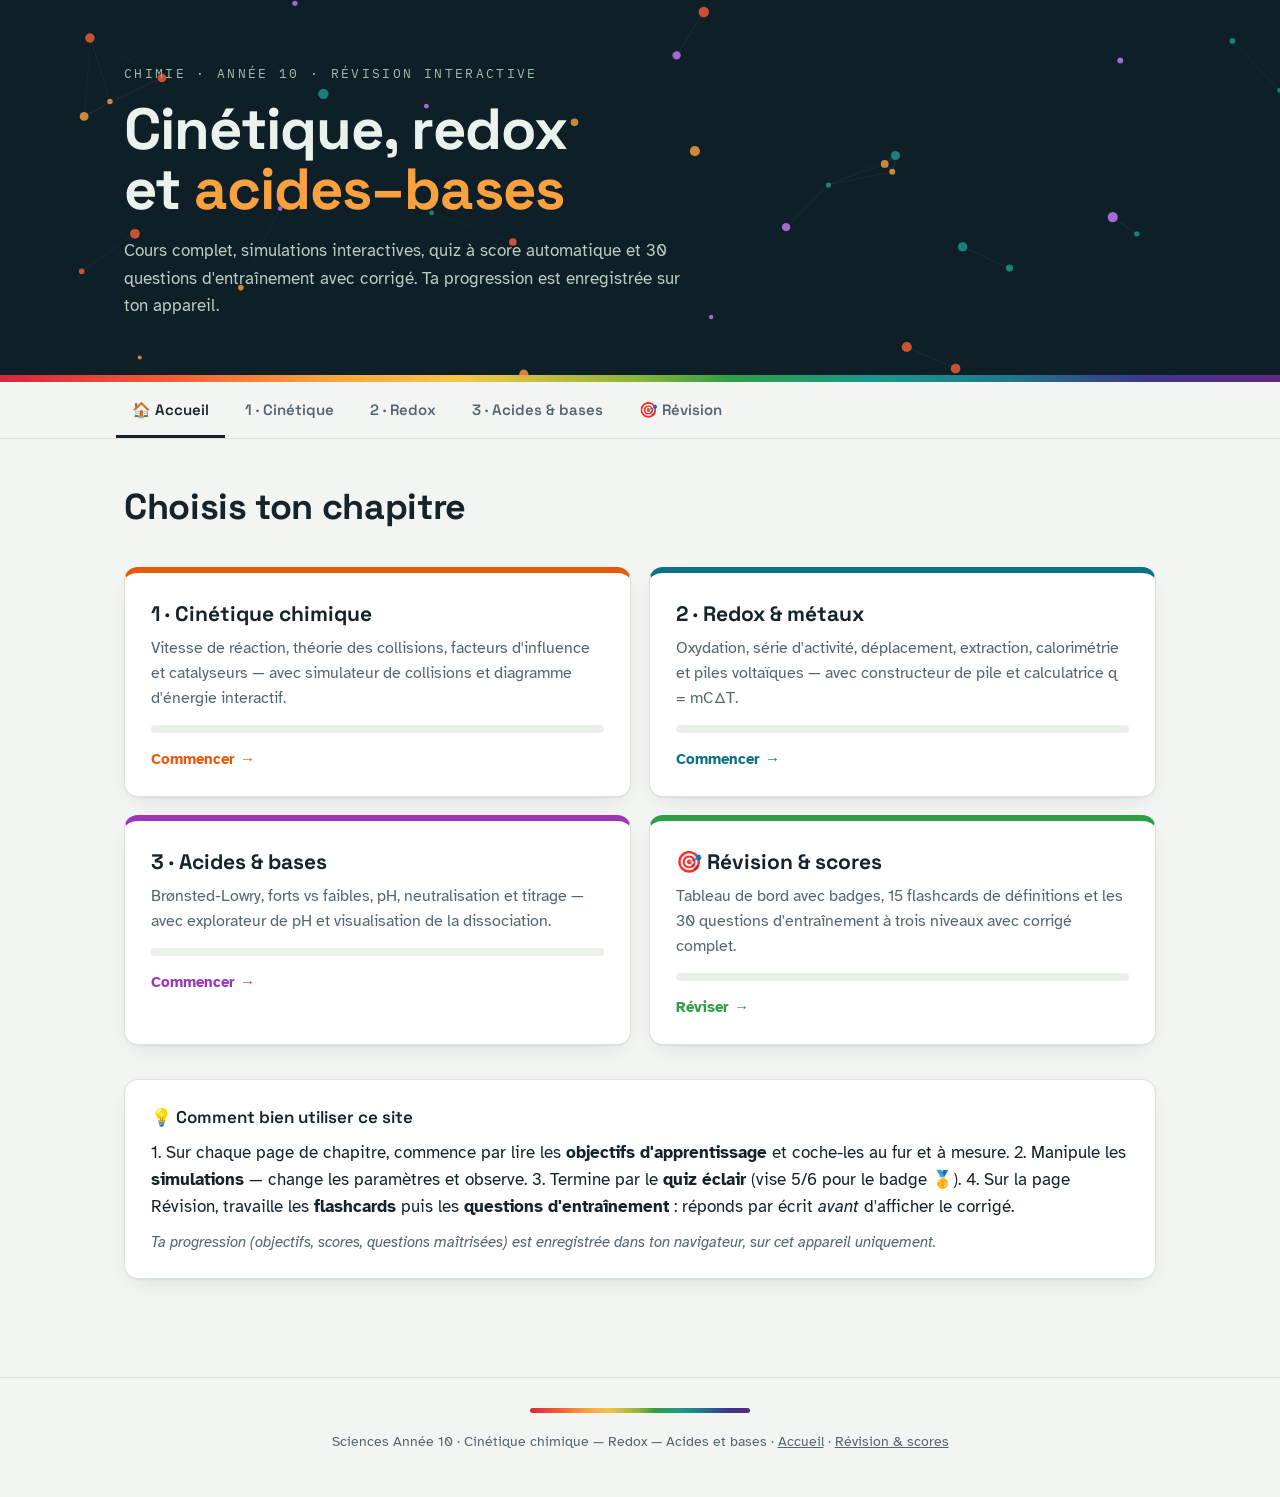
==== commit 25061e1a: "Change title and header text to Chemistry" ====
--- a/index.html
+++ b/index.html
@@ -3,7 +3,7 @@
 <head>
 <meta charset="UTF-8">
 <meta name="viewport" content="width=device-width, initial-scale=1.0">
-<title>Sciences Année 10 — Révision interactive</title>
+<title>Chimie Année 10 — Révision interactive</title>
 <link rel="preconnect" href="https://fonts.googleapis.com">
 <link href="https://fonts.googleapis.com/css2?family=Space+Grotesk:wght@400;500;600;700&family=Atkinson+Hyperlegible:ital,wght@0,400;0,700;1,400&family=IBM+Plex+Mono:wght@400;500;600&display=swap" rel="stylesheet">
 <link rel="stylesheet" href="style.css">
@@ -13,7 +13,7 @@
 <header class="hero">
   <canvas id="heroCanvas" aria-hidden="true"></canvas>
   <div class="hero-inner">
-    <p class="hero-eyebrow">Sciences · Année 10 · Révision interactive</p>
+    <p class="hero-eyebrow">Chimie · Année 10 · Révision interactive</p>
     <h1>Cinétique, redox<br>et <span class="accent">acides–bases</span></h1>
     <p class="hero-sub">Cours complet, simulations interactives, quiz à score automatique et 30 questions d'entraînement avec corrigé. Ta progression est enregistrée sur ton appareil.</p>
   </div>
@@ -106,4 +106,4 @@
 
 </script>
 </body>
-</html>+</html>
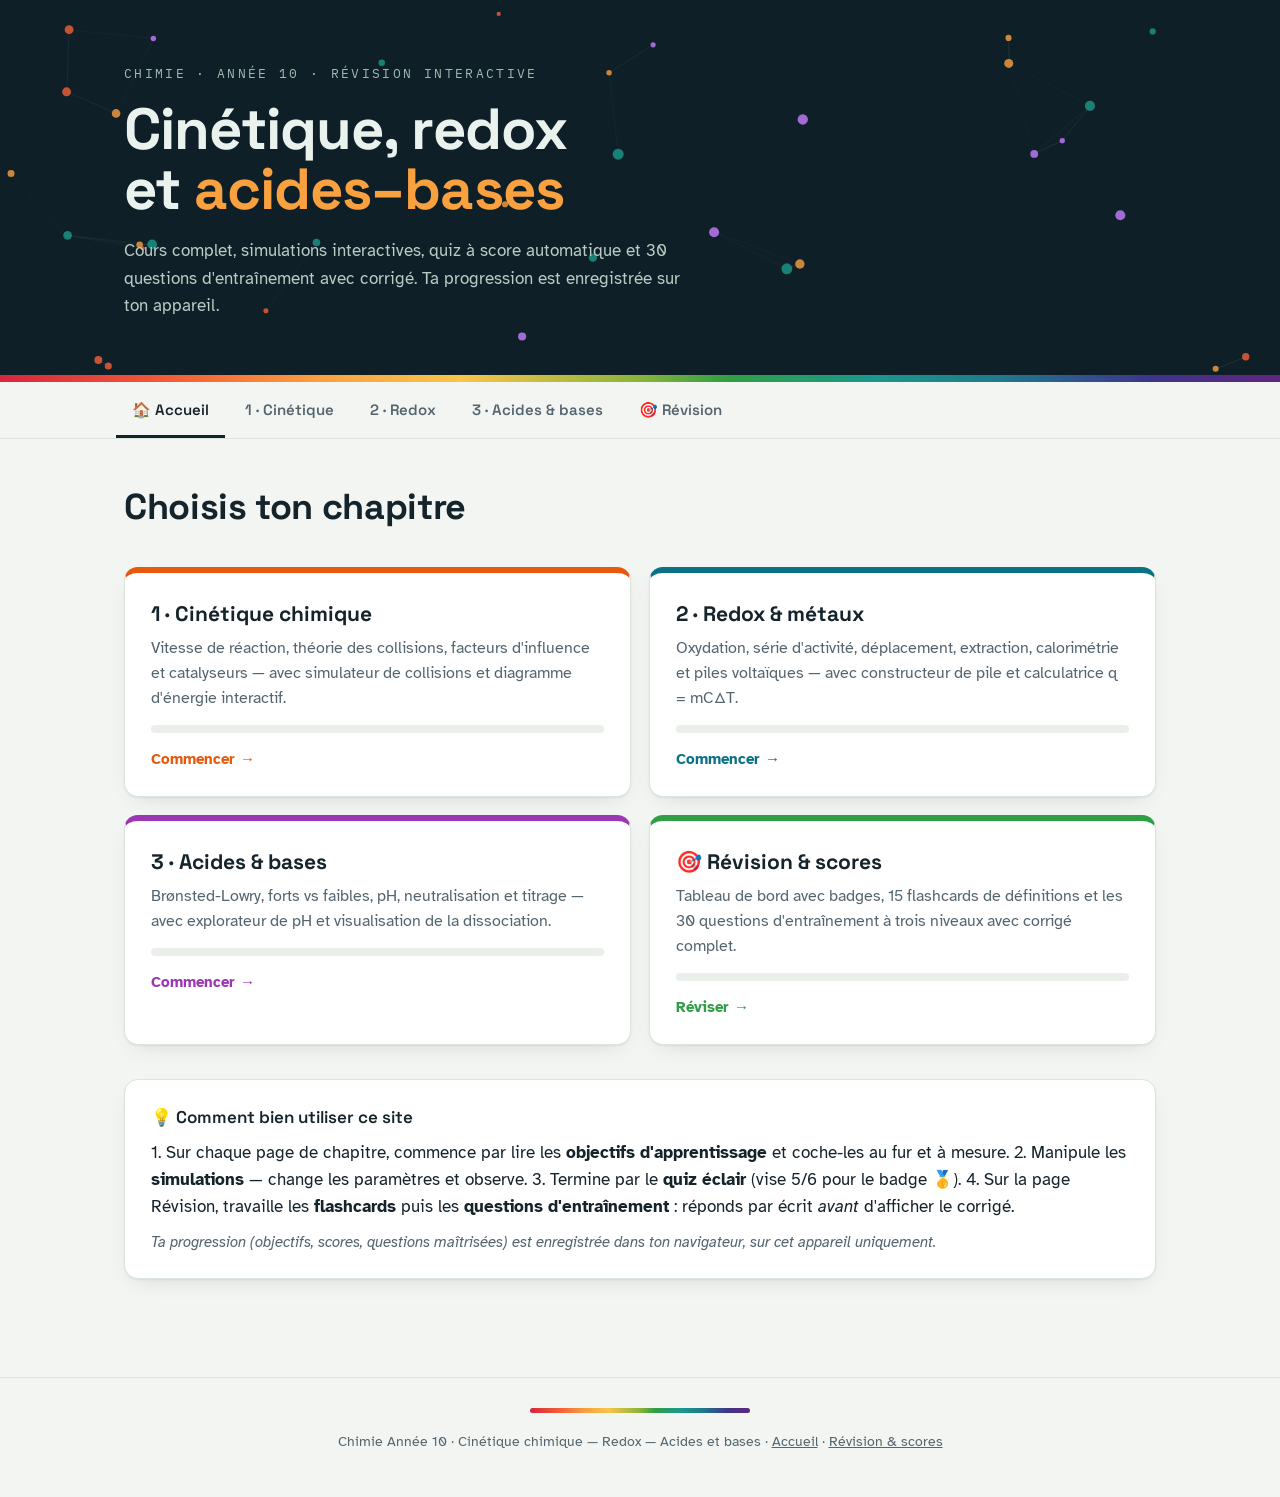
==== commit 6828cf45: "Update footer content for Chemistry Year 10" ====
--- a/index.html
+++ b/index.html
@@ -61,7 +61,7 @@
     <p class="note">Ta progression (objectifs, scores, questions maîtrisées) est enregistrée dans ton navigateur, sur cet appareil uniquement.</p>
   </div>
 </main>
-<footer class="footer"><div class="ph-mini"></div><p>Sciences Année 10 · Cinétique chimique — Redox — Acides et bases · <a href="index.html" style="color:var(--ink-soft)">Accueil</a> · <a href="revision.html" style="color:var(--ink-soft)">Révision &amp; scores</a></p></footer>
+<footer class="footer"><div class="ph-mini"></div><p>Chimie Année 10 · Cinétique chimique — Redox — Acides et bases · <a href="index.html" style="color:var(--ink-soft)">Accueil</a> · <a href="revision.html" style="color:var(--ink-soft)">Révision &amp; scores</a></p></footer>
 <script>
 /* == HERO PARTICLES ===================== */
 (function(){
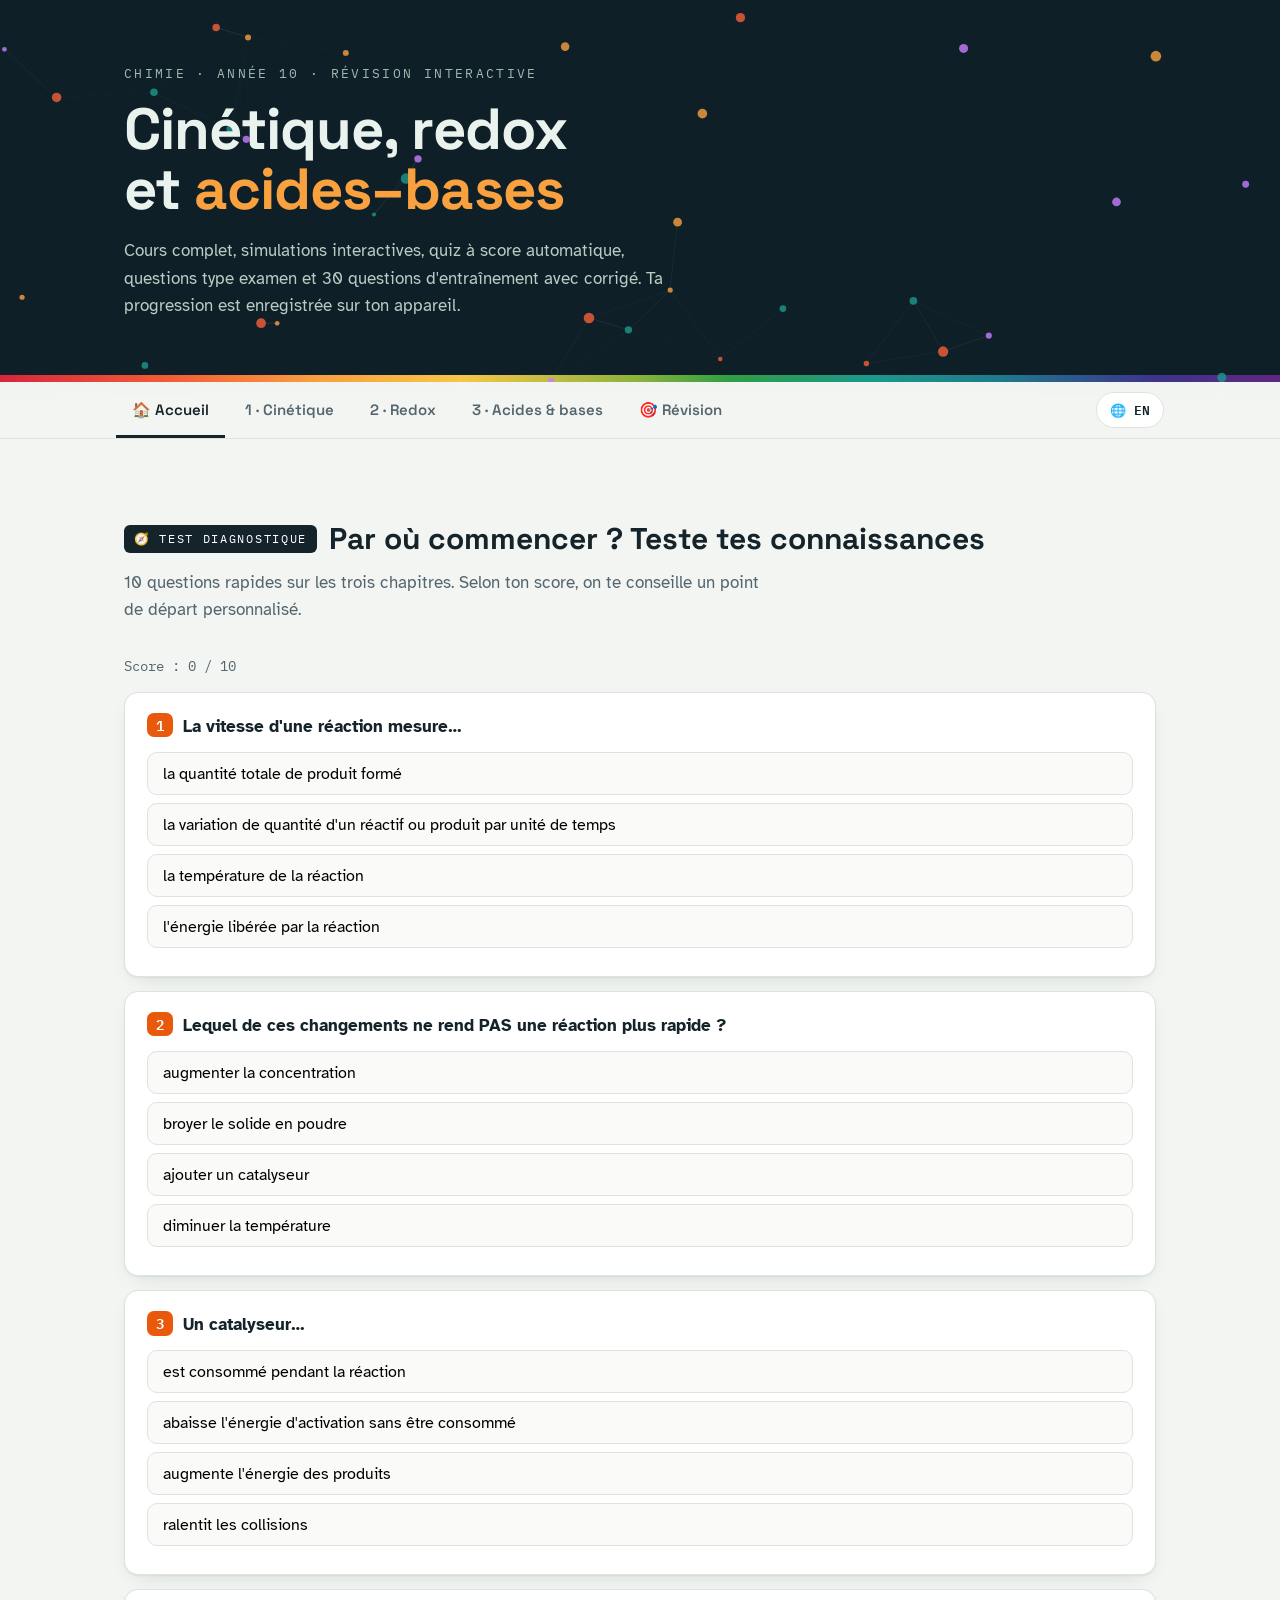
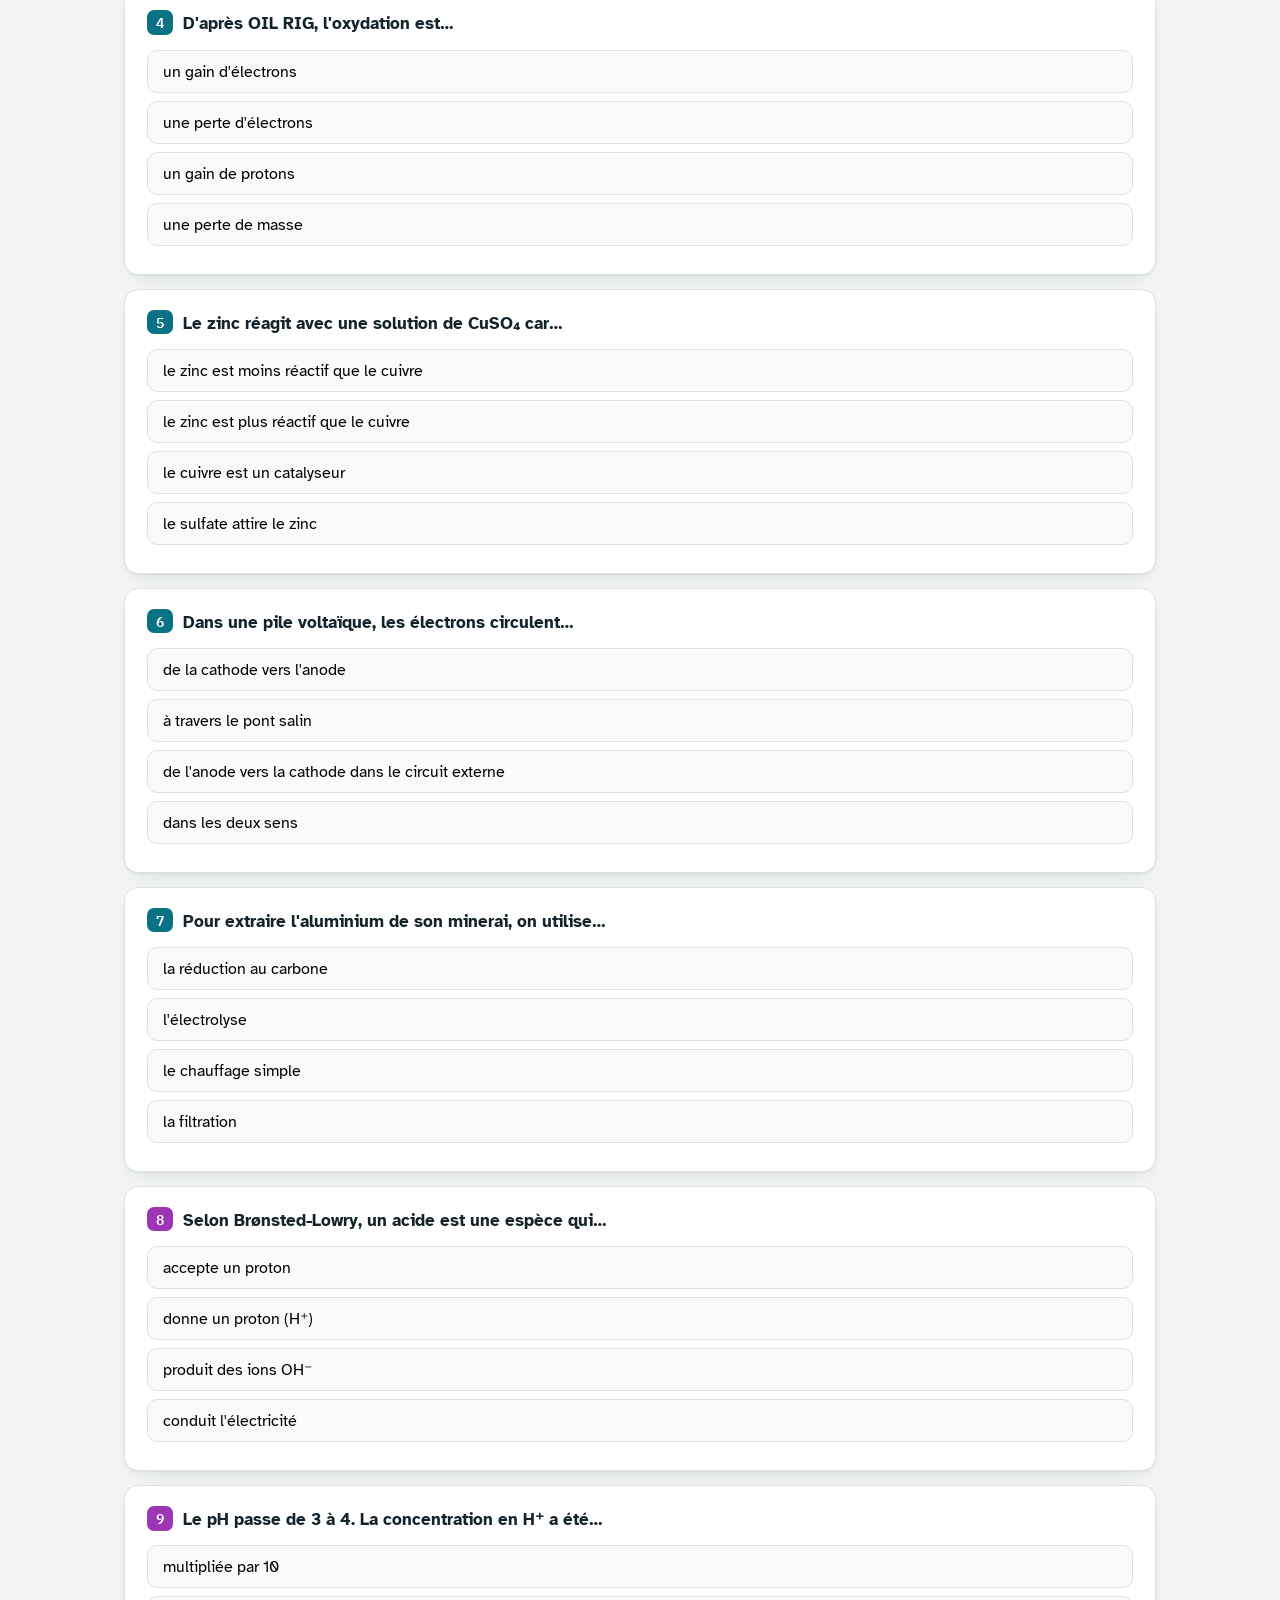
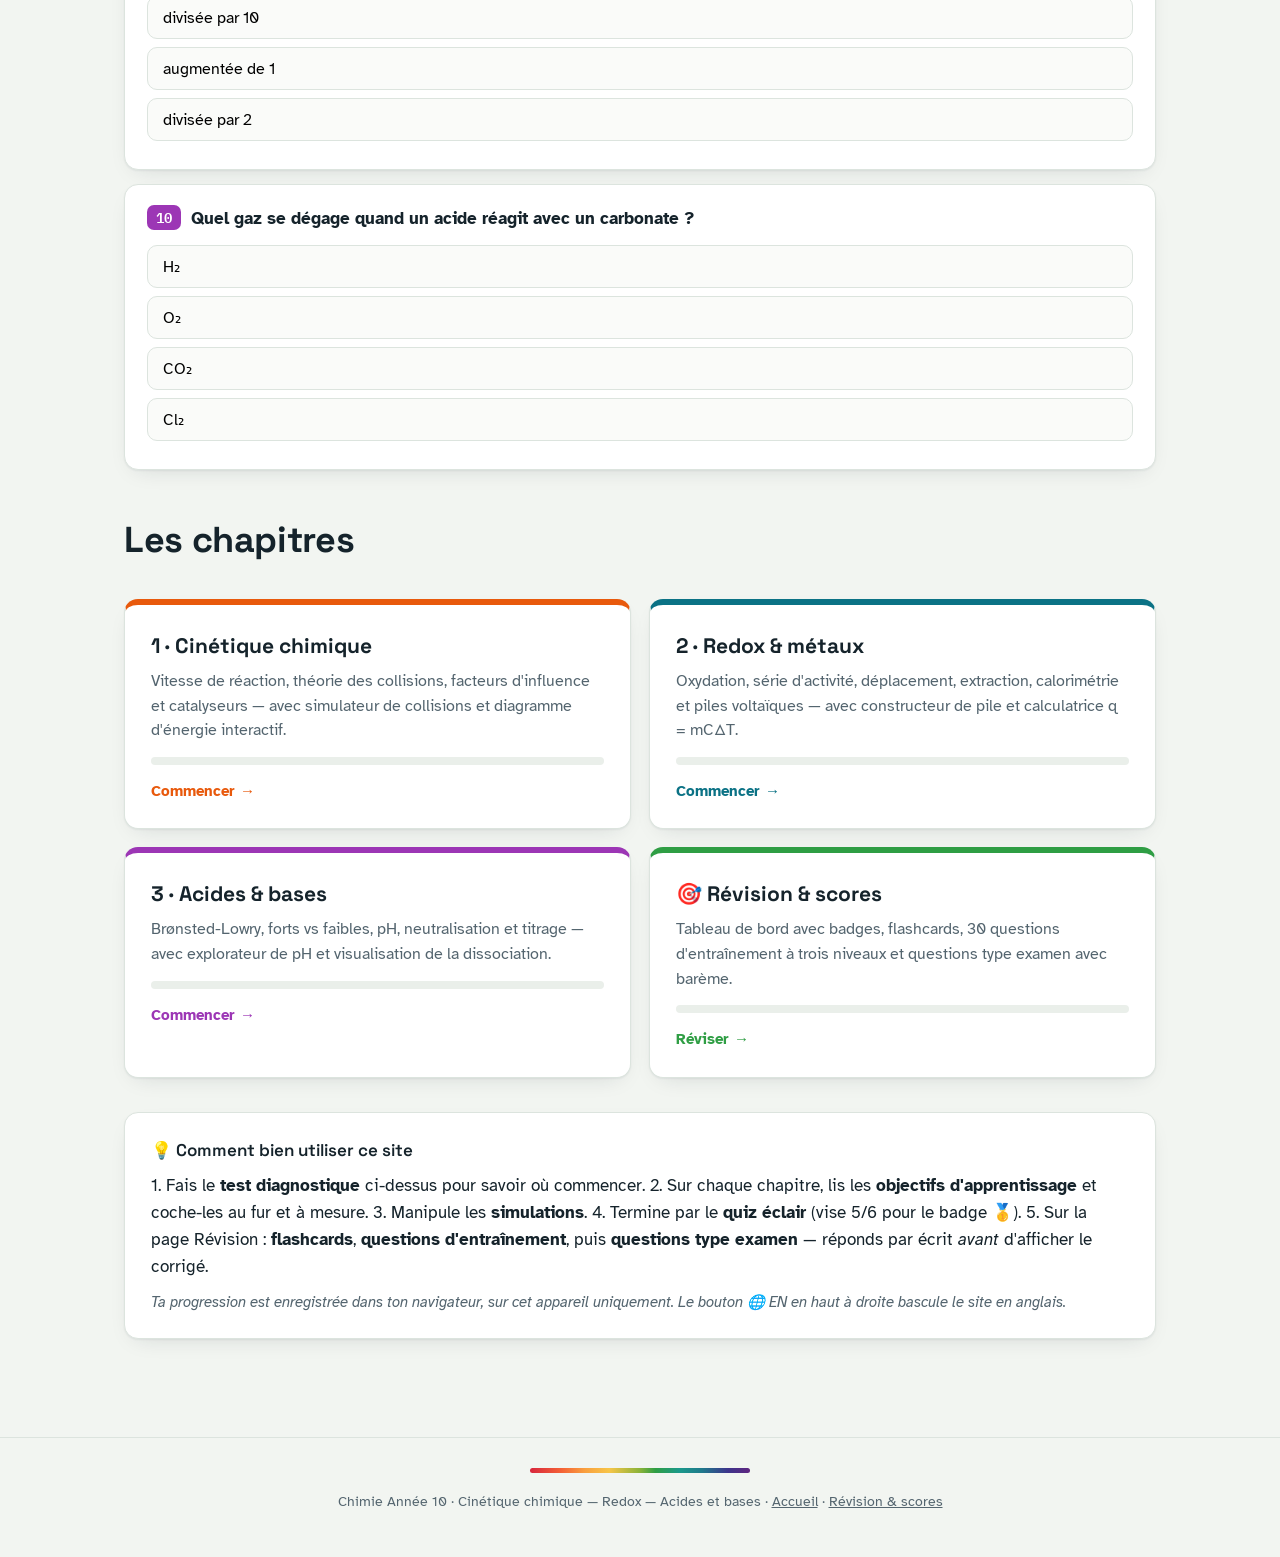
==== commit aa3eee6d: "Add files via upload" ====
--- a/index.html
+++ b/index.html
@@ -15,20 +15,26 @@
   <div class="hero-inner">
     <p class="hero-eyebrow">Chimie · Année 10 · Révision interactive</p>
     <h1>Cinétique, redox<br>et <span class="accent">acides–bases</span></h1>
-    <p class="hero-sub">Cours complet, simulations interactives, quiz à score automatique et 30 questions d'entraînement avec corrigé. Ta progression est enregistrée sur ton appareil.</p>
+    <p class="hero-sub">Cours complet, simulations interactives, quiz à score automatique, questions type examen et 30 questions d'entraînement avec corrigé. Ta progression est enregistrée sur ton appareil.</p>
   </div>
   <div class="ph-bar" title="Échelle de l'indicateur universel — pH 0 à 14"></div>
 </header>
-<nav class="nav" aria-label="Navigation du site"><div class="nav-inner">
+<nav class="nav" aria-label="Navigation"><div class="nav-inner">
 <a class="tab-btn" href="index.html" aria-current="page">🏠 Accueil</a>
 <a class="tab-btn" href="kinetics.html" style="--tab-color:var(--kin)">1 · Cinétique</a>
 <a class="tab-btn" href="redox.html" style="--tab-color:var(--redox)">2 · Redox</a>
 <a class="tab-btn" href="acids.html" style="--tab-color:var(--acid)">3 · Acides &amp; bases</a>
 <a class="tab-btn" href="revision.html" style="--tab-color:var(--green)">🎯 Révision</a>
+<a class="lang-btn" href="en/index.html" title="Switch to English">🌐 EN</a>
 </div></nav>
 
 <main class="wrap">
-  <div class="section-head"><h2>Choisis ton chapitre</h2></div>
+  <div class="diag-wrap">
+    <div class="diag-head"><span class="section-tag" style="background:var(--ink)">🧭 Test diagnostique</span><h2>Par où commencer ? Teste tes connaissances</h2></div>
+    <p class="section-intro">10 questions rapides sur les trois chapitres. Selon ton score, on te conseille un point de départ personnalisé.</p>
+    <div id="diag"></div>
+  </div>
+  <div class="section-head" style="margin-top:42px"><h2>Les chapitres</h2></div>
   <div class="home-grid">
     <a class="home-card" href="kinetics.html" style="--hc:var(--kin)">
       <h3>1 · Cinétique chimique</h3>
@@ -50,15 +56,15 @@
     </a>
     <a class="home-card" href="revision.html" style="--hc:var(--green)">
       <h3>🎯 Révision &amp; scores</h3>
-      <p>Tableau de bord avec badges, 15 flashcards de définitions et les 30 questions d'entraînement à trois niveaux avec corrigé complet.</p>
+      <p>Tableau de bord avec badges, flashcards, 30 questions d'entraînement à trois niveaux et questions type examen avec barème.</p>
       <div class="mini-track"><div class="mini-fill" data-prog="all" style="background:var(--hc)"></div></div>
       <span class="go">Réviser →</span>
     </a>
   </div>
   <div class="card howto">
     <h4>💡 Comment bien utiliser ce site</h4>
-    <p>1. Sur chaque page de chapitre, commence par lire les <strong>objectifs d'apprentissage</strong> et coche-les au fur et à mesure. 2. Manipule les <strong>simulations</strong> — change les paramètres et observe. 3. Termine par le <strong>quiz éclair</strong> (vise 5/6 pour le badge 🥇). 4. Sur la page Révision, travaille les <strong>flashcards</strong> puis les <strong>questions d'entraînement</strong> : réponds par écrit <em>avant</em> d'afficher le corrigé.</p>
-    <p class="note">Ta progression (objectifs, scores, questions maîtrisées) est enregistrée dans ton navigateur, sur cet appareil uniquement.</p>
+    <p>1. Fais le <strong>test diagnostique</strong> ci-dessus pour savoir où commencer. 2. Sur chaque chapitre, lis les <strong>objectifs d'apprentissage</strong> et coche-les au fur et à mesure. 3. Manipule les <strong>simulations</strong>. 4. Termine par le <strong>quiz éclair</strong> (vise 5/6 pour le badge 🥇). 5. Sur la page Révision : <strong>flashcards</strong>, <strong>questions d'entraînement</strong>, puis <strong>questions type examen</strong> — réponds par écrit <em>avant</em> d'afficher le corrigé.</p>
+    <p class="note">Ta progression est enregistrée dans ton navigateur, sur cet appareil uniquement. Le bouton 🌐 EN en haut à droite bascule le site en anglais.</p>
   </div>
 </main>
 <footer class="footer"><div class="ph-mini"></div><p>Chimie Année 10 · Cinétique chimique — Redox — Acides et bases · <a href="index.html" style="color:var(--ink-soft)">Accueil</a> · <a href="revision.html" style="color:var(--ink-soft)">Révision &amp; scores</a></p></footer>
@@ -93,17 +99,27 @@
 </script>
 <script src="app.js"></script>
 <script>
+const DIAG=[
+{ch:'kin',q:"La vitesse d'une réaction mesure…",o:["la quantité totale de produit formé","la variation de quantité d'un réactif ou produit par unité de temps","la température de la réaction","l'énergie libérée par la réaction"],c:1},
+{ch:'kin',q:"Lequel de ces changements ne rend PAS une réaction plus rapide ?",o:["augmenter la concentration","broyer le solide en poudre","ajouter un catalyseur","diminuer la température"],c:3},
+{ch:'kin',q:"Un catalyseur…",o:["est consommé pendant la réaction","abaisse l'énergie d'activation sans être consommé","augmente l'énergie des produits","ralentit les collisions"],c:1},
+{ch:'redox',q:"D'après OIL RIG, l'oxydation est…",o:["un gain d'électrons","une perte d'électrons","un gain de protons","une perte de masse"],c:1},
+{ch:'redox',q:"Le zinc réagit avec une solution de CuSO₄ car…",o:["le zinc est moins réactif que le cuivre","le zinc est plus réactif que le cuivre","le cuivre est un catalyseur","le sulfate attire le zinc"],c:1},
+{ch:'redox',q:"Dans une pile voltaïque, les électrons circulent…",o:["de la cathode vers l'anode","à travers le pont salin","de l'anode vers la cathode dans le circuit externe","dans les deux sens"],c:2},
+{ch:'redox',q:"Pour extraire l'aluminium de son minerai, on utilise…",o:["la réduction au carbone","l'électrolyse","le chauffage simple","la filtration"],c:1},
+{ch:'acid',q:"Selon Brønsted-Lowry, un acide est une espèce qui…",o:["accepte un proton","donne un proton (H⁺)","produit des ions OH⁻","conduit l'électricité"],c:1},
+{ch:'acid',q:"Le pH passe de 3 à 4. La concentration en H⁺ a été…",o:["multipliée par 10","divisée par 10","augmentée de 1","divisée par 2"],c:1},
+{ch:'acid',q:"Quel gaz se dégage quand un acide réagit avec un carbonate ?",o:["H₂","O₂","CO₂","Cl₂"],c:2}];
 
 document.addEventListener('DOMContentLoaded',()=>{
+  renderDiag(document.getElementById('diag'),DIAG);
   document.querySelectorAll('[data-prog]').forEach(el=>{
-    const k=el.dataset.prog;
-    let pct;
+    const k=el.dataset.prog;let pct;
     if(k==='all'){const v=['kin','redox','acid'].map(c=>chapterStats(c).pct);pct=Math.round(v.reduce((a,b)=>a+b,0)/3);}
     else pct=chapterStats(k).pct;
     el.style.width=pct+'%';
   });
 });
-
 </script>
 </body>
-</html>
+</html>
--- a/style.css
+++ b/style.css
@@ -178,9 +178,11 @@
 /* ---------- multipage nav ---------- */
 a.tab-btn{text-decoration:none;display:inline-block}
 a.tab-btn[aria-current="page"]{color:var(--ink);border-bottom-color:var(--tab-color,var(--ink))}
+.nav-inner{align-items:center}
+.lang-btn{margin-left:auto;font-family:var(--font-mono);font-size:13px;font-weight:600;padding:7px 13px;border-radius:999px;border:1.5px solid var(--line);background:#fff;color:var(--ink);text-decoration:none;white-space:nowrap;transition:.15s}
+.lang-btn:hover{border-color:var(--ink);transform:translateY(-1px)}
 .page-hero{background:var(--deep)}
 .page-hero .ph-bar{height:6px}
-
 /* ---------- learning objectives ---------- */
 .obj-card{border-left:4px solid var(--accent,var(--ink));margin-bottom:30px}
 .obj-list{list-style:none;margin-top:10px}
@@ -190,12 +192,10 @@
 .obj-list input{accent-color:var(--accent,var(--green));width:19px;height:19px;margin-top:2px;flex-shrink:0;cursor:pointer}
 .obj-list input:checked+span{color:var(--ink-soft);text-decoration:line-through;text-decoration-color:rgba(0,0,0,.3)}
 .obj-progress{font-family:var(--font-mono);font-size:13px;color:var(--ink-soft);margin-top:12px}
-
-/* ---------- figures / diagrams ---------- */
+/* ---------- figures ---------- */
 .fig{background:var(--card);border:1px solid var(--line);border-radius:var(--radius);padding:18px 20px 14px;box-shadow:var(--shadow);margin-bottom:18px}
 .fig svg{width:100%;height:auto;display:block}
 .fig figcaption{font-size:14.5px;color:var(--ink-soft);margin-top:10px;text-align:center}
-
 /* ---------- quiz ---------- */
 .quiz-q{background:var(--card);border:1px solid var(--line);border-radius:var(--radius);padding:20px 22px;margin-bottom:14px;box-shadow:var(--shadow)}
 .quiz-q .qq{font-weight:700;margin-bottom:12px;display:flex;gap:10px}
@@ -211,7 +211,6 @@
 .quiz-banner.gold{background:linear-gradient(120deg,#FFF6E0,#FFEAC2);border:1px solid #F3CE7E}
 .quiz-banner.mid{background:var(--card);border:1px solid var(--line)}
 .quiz-score-live{font-family:var(--font-mono);font-size:14px;color:var(--ink-soft);margin-bottom:14px}
-
 /* ---------- badges & dashboard ---------- */
 .badge{display:inline-flex;align-items:center;gap:7px;font-family:var(--font-display);font-weight:600;font-size:14px;padding:6px 14px;border-radius:999px}
 .badge.gold{background:#FFF1CC;color:#8A6100;border:1.5px solid #F3CE7E}
@@ -226,8 +225,7 @@
 .dash-card a:hover{text-decoration:underline}
 .mini-track{height:8px;border-radius:5px;background:#EAEFEA;overflow:hidden;margin:8px 0 12px}
 .mini-fill{height:100%;border-radius:5px;background:var(--dc);transition:width .5s ease}
-
-/* ---------- home page ---------- */
+/* ---------- home ---------- */
 .home-grid{display:grid;grid-template-columns:1fr 1fr;gap:18px;margin-top:30px}
 @media(max-width:760px){.home-grid{grid-template-columns:1fr}}
 .home-card{background:var(--card);border:1px solid var(--line);border-top:6px solid var(--hc,var(--ink));border-radius:var(--radius);padding:24px 26px;box-shadow:var(--shadow);text-decoration:none;color:var(--ink);display:block;transition:.18s}
@@ -236,3 +234,12 @@
 .home-card p{color:var(--ink-soft);font-size:15.5px;margin-bottom:14px}
 .home-card .go{font-weight:700;color:var(--hc);font-size:15px}
 .howto{margin-top:34px}
+/* ---------- diagnostic ---------- */
+.diag-wrap{margin-top:36px}
+.diag-head{display:flex;align-items:center;gap:12px;flex-wrap:wrap;margin-bottom:6px}
+.diag-head h2{font-family:var(--font-display);font-size:clamp(22px,3vw,30px);font-weight:700}
+/* ---------- exam-style questions ---------- */
+.exam-marks{font-family:var(--font-mono);font-size:12px;background:var(--ink);color:#fff;border-radius:6px;padding:4px 10px;flex-shrink:0;align-self:center}
+.ms{padding-left:22px;margin-top:8px}
+.ms li{margin-bottom:7px}
+.tipbox{background:var(--kin-soft);border:1px solid #F3CDB2;border-radius:var(--radius);padding:16px 20px;margin:14px 0 24px;font-size:15.5px}
